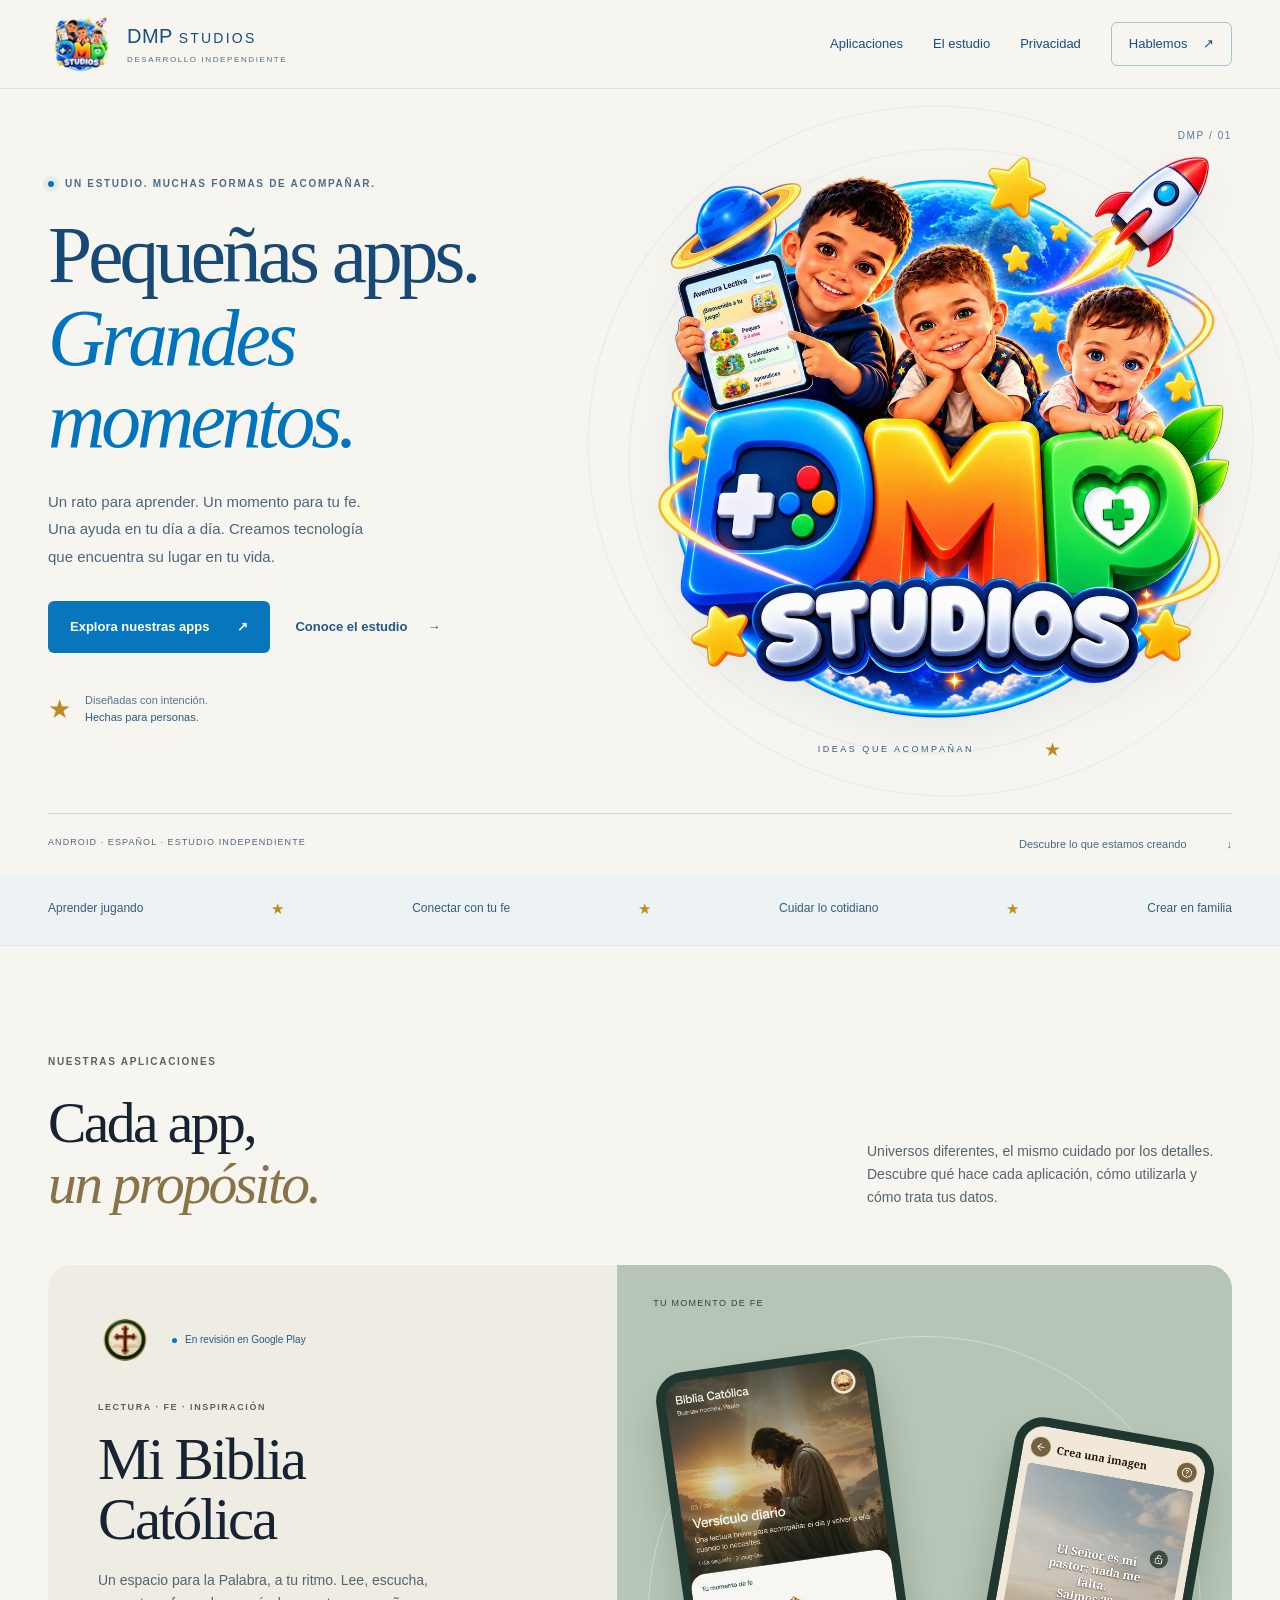
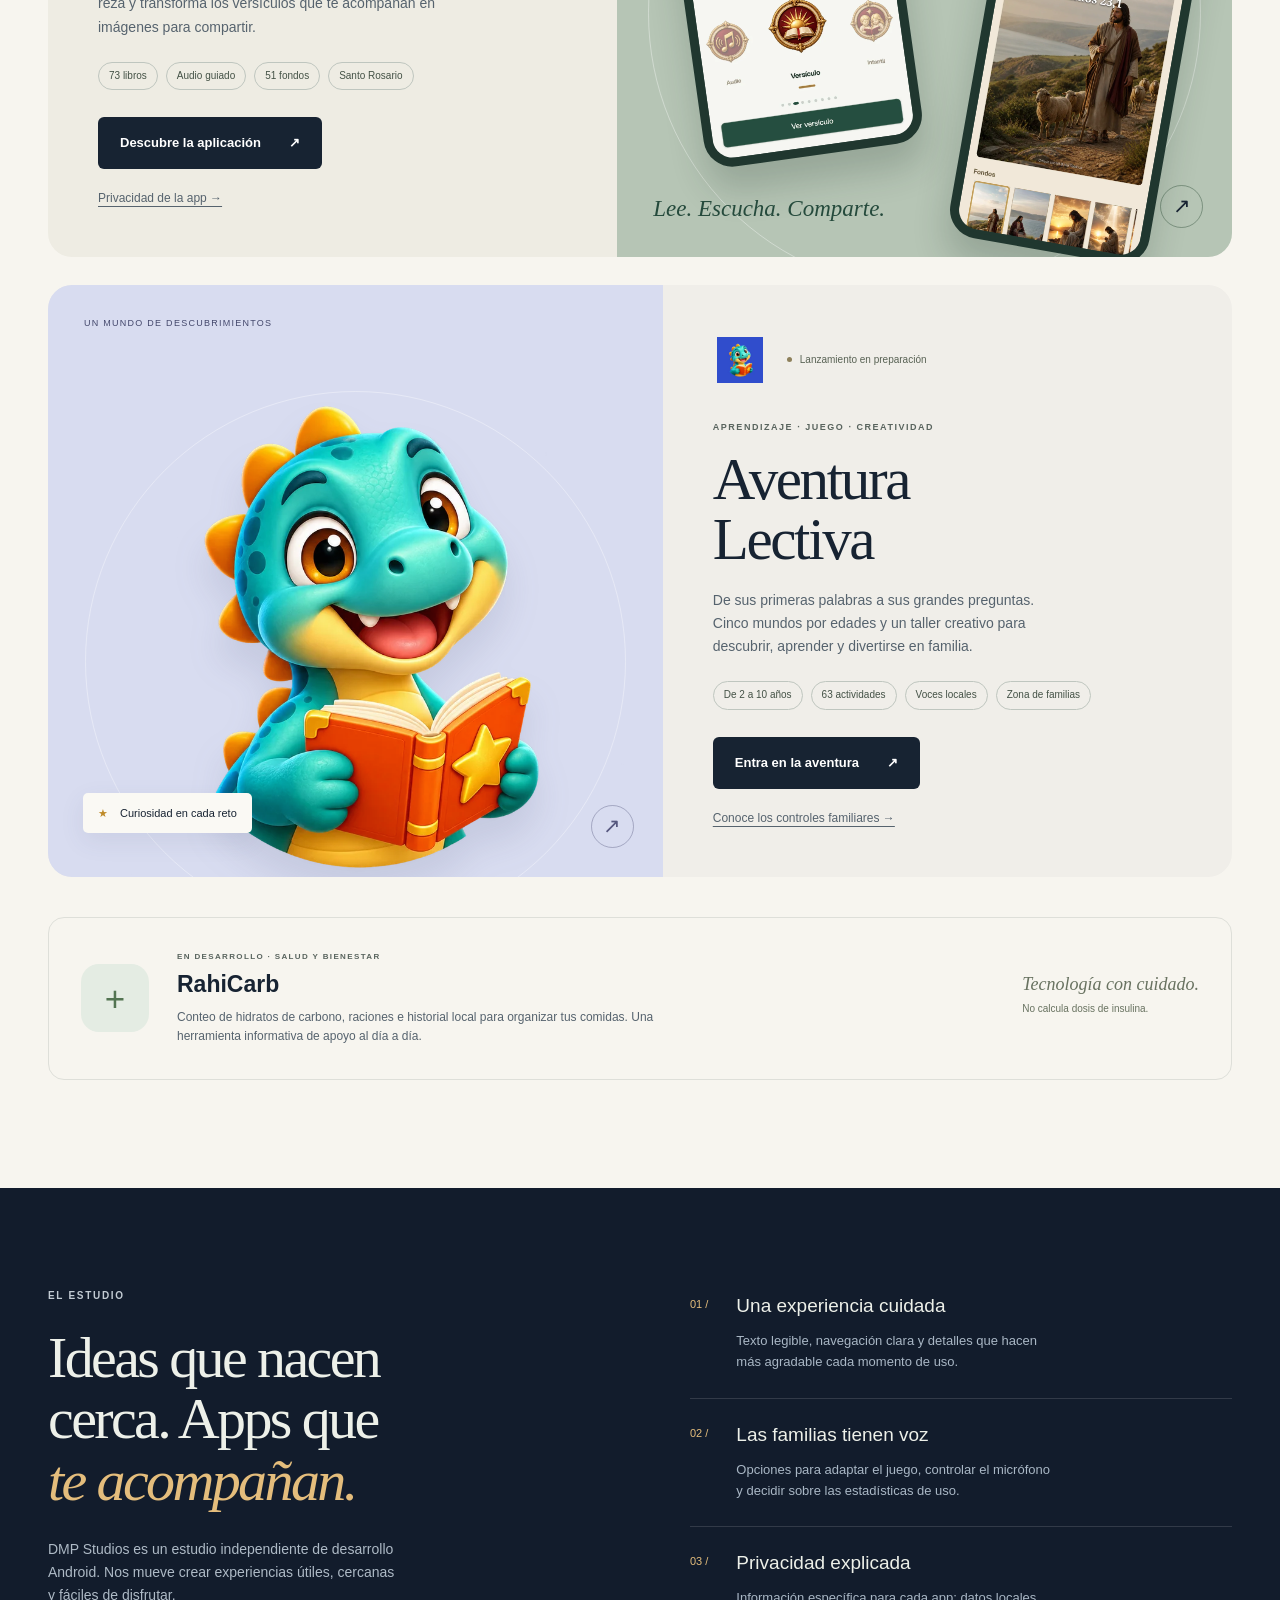
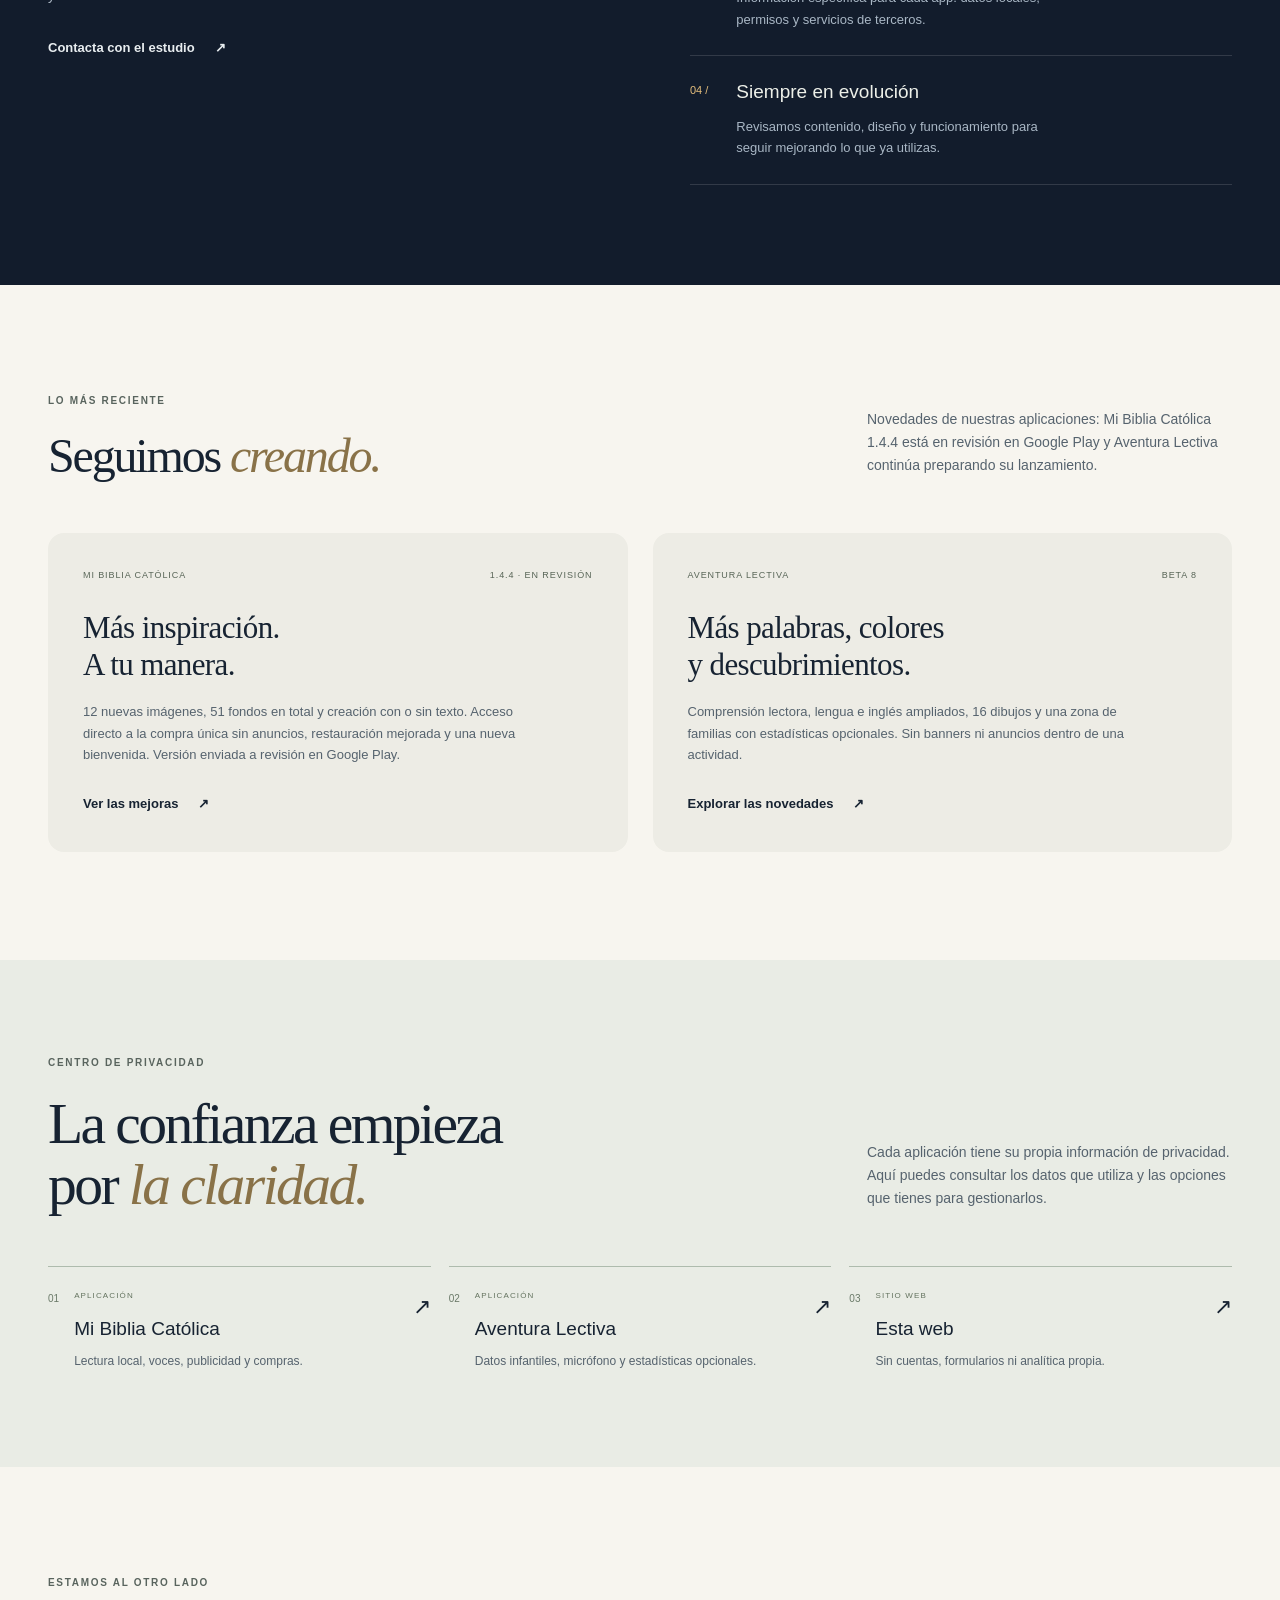
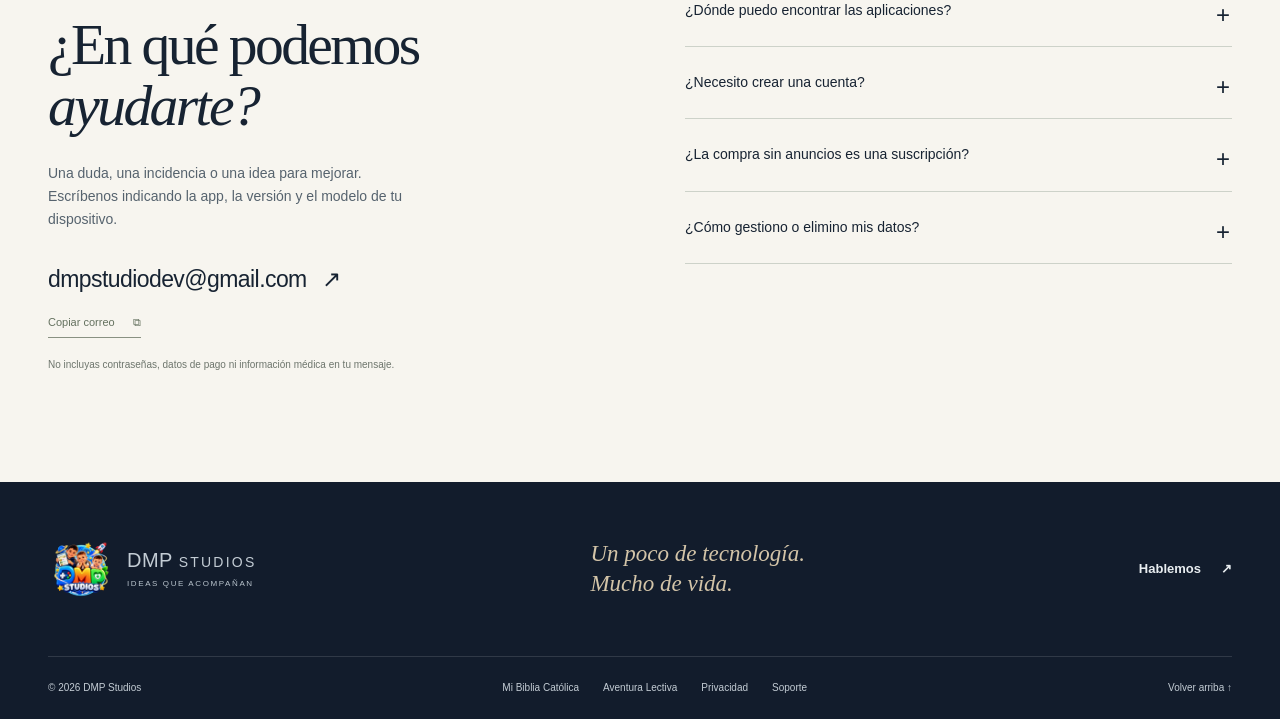
==== index.html @ e4671a98 "Refresh Bible 1.4.4 improvements and Play review status" ====
<!doctype html>
<html lang="es">
<head>
  <meta charset="utf-8"><meta name="viewport" content="width=device-width, initial-scale=1">
  <title>DMP Studios · Ideas que acompañan</title>
  <meta name="description" content="Estudio independiente de aplicaciones Android. Descubre Mi Biblia Católica, Aventura Lectiva y RahiCarb: experiencias para aprender, conectar y cuidar el día a día.">
  <meta name="theme-color" content="#121c2c"><meta name="robots" content="index, follow">
  <link rel="canonical" href="https://pablorodriguezdev.github.io/dmp-studios/">
  <meta property="og:type" content="website"><meta property="og:locale" content="es_ES"><meta property="og:site_name" content="DMP Studios">
  <meta property="og:title" content="DMP Studios · Ideas que acompañan"><meta property="og:description" content="Aplicaciones con propósito. Experiencias para aprender, conectar y cuidar el día a día.">
  <meta property="og:url" content="https://pablorodriguezdev.github.io/dmp-studios/"><meta property="og:image" content="https://pablorodriguezdev.github.io/dmp-studios/dmp-studios-logo.png">
  <link rel="icon" href="./assets/studio-mark.webp?v=20261013-3" type="image/webp"><link rel="stylesheet" href="./styles.css?v=20261017-biblia144">
  <script type="application/ld+json">{"@context":"https://schema.org","@type":"Organization","name":"DMP Studios","url":"https://pablorodriguezdev.github.io/dmp-studios/","logo":"https://pablorodriguezdev.github.io/dmp-studios/dmp-studios-logo.png","email":"dmpstudiodev@gmail.com"}</script>
</head>
<body class="home-page">
  <a class="skip-link" href="#contenido">Saltar al contenido</a>
  <header class="site-header" data-header><div class="nav-shell">
    <a class="brand" href="./index.html" aria-label="DMP Studios, inicio"><img src="./assets/studio-mark.webp?v=20261013-3" width="52" height="52" alt=""><span>DMP <b>STUDIOS</b><small>DESARROLLO INDEPENDIENTE</small></span></a>
    <button class="menu-toggle" type="button" aria-expanded="false" aria-controls="site-nav" data-menu-toggle><span></span><span></span><span class="sr-only" data-menu-label>Abrir menú</span></button>
    <nav id="site-nav" class="site-nav" aria-label="Navegación principal" data-nav><a href="#aplicaciones">Aplicaciones</a><a href="#estudio">El estudio</a><a href="#privacidad">Privacidad</a><a class="nav-cta" href="#soporte">Hablemos <span aria-hidden="true">↗</span></a></nav>
  </div></header>
  <main id="contenido">
    <section class="studio-hero" id="inicio"><div class="hero-inner wrap">
      <div class="hero-copy"><p class="eyebrow light"><span class="signal"></span> UN ESTUDIO. MUCHAS FORMAS DE ACOMPAÑAR.</p>
        <h1>Pequeñas apps.<br><em>Grandes<br class="desktop-break"> momentos.</em></h1>
        <p class="hero-intro">Un rato para aprender. Un momento para tu fe.<br class="desktop-break"> Una ayuda en tu día a día. Creamos tecnología<br class="desktop-break"> que encuentra su lugar en tu vida.</p>
        <div class="actions"><a class="button button-gold" href="#aplicaciones">Explora nuestras apps <span aria-hidden="true">↗</span></a><a class="text-link light-link" href="#estudio">Conoce el estudio <span aria-hidden="true">→</span></a></div>
        <div class="hero-footnote"><span class="decorative-star" aria-hidden="true">★</span><p>Diseñadas con intención.<br><strong>Hechas para personas.</strong></p></div>
      </div>
      <div class="studio-art"><div class="orbit orbit-one" aria-hidden="true"></div><div class="orbit orbit-two" aria-hidden="true"></div><span class="art-index" aria-hidden="true">DMP / 01</span><img class="studio-logo" src="./assets/studio-logo.webp" alt="Nuevo logo de DMP Studios: tres niños sobre las letras DMP, un planeta y un cohete" width="1100" height="1100" fetchpriority="high"><div class="art-caption"><span>IDEAS QUE ACOMPAÑAN</span><span class="decorative-star" aria-hidden="true">★</span></div></div>
    </div><div class="hero-bottom wrap"><span>ANDROID · ESPAÑOL · ESTUDIO INDEPENDIENTE</span><a href="#aplicaciones">Descubre lo que estamos creando <span aria-hidden="true">↓</span></a></div></section>
    <div class="purpose-strip" aria-label="Áreas del estudio"><div class="wrap"><span>Aprender jugando</span><i class="decorative-star" aria-hidden="true">★</i><span>Conectar con tu fe</span><i class="decorative-star" aria-hidden="true">★</i><span>Cuidar lo cotidiano</span><i class="decorative-star" aria-hidden="true">★</i><span>Crear en familia</span></div></div>
    <section class="section wrap" id="aplicaciones"><div class="section-heading"><div><p class="eyebrow">NUESTRAS APLICACIONES</p><h2>Cada app,<br><em>un propósito.</em></h2></div><p>Universos diferentes, el mismo cuidado por los detalles. Descubre qué hace cada aplicación, cómo utilizarla y cómo trata tus datos.</p></div>
      <article class="product-showcase bible-showcase"><div class="product-copy"><div class="product-top"><img src="./assets/bible-icon.webp" alt="" width="60" height="60" loading="lazy"><span class="status status-review"><span></span>En revisión en Google Play</span></div><p class="eyebrow">LECTURA · FE · INSPIRACIÓN</p><h3>Mi Biblia<br>Católica</h3><p>Un espacio para la Palabra, a tu ritmo. Lee, escucha, reza y transforma los versículos que te acompañan en imágenes para compartir.</p><ul class="feature-tags"><li>73 libros</li><li>Audio guiado</li><li>51 fondos</li><li>Santo Rosario</li></ul><a class="button button-ink" href="./biblia.html">Descubre la aplicación <span aria-hidden="true">↗</span></a><a class="quiet-link" href="./privacidad-biblia.html">Privacidad de la app →</a></div><a class="product-stage bible-stage" href="./biblia.html" aria-label="Explorar Mi Biblia Católica"><span class="stage-orbit" aria-hidden="true"></span><span class="stage-label">TU MOMENTO DE FE</span><div class="phone phone-main"><img src="./assets/bible-home.webp" alt="Inicio de Mi Biblia Católica" width="720" height="1354" loading="lazy"></div><div class="phone phone-side"><img src="./assets/bible-art.webp" alt="Creador de imágenes con el Salmo 23" width="720" height="1600" loading="lazy"></div><span class="stage-note">Lee. Escucha. Comparte.</span><span class="stage-arrow" aria-hidden="true">↗</span></a></article>
      <article class="product-showcase game-showcase"><a class="product-stage game-stage" href="./juego.html" aria-label="Explorar Aventura Lectiva"><span class="stage-orbit" aria-hidden="true"></span><span class="stage-label">UN MUNDO DE DESCUBRIMIENTOS</span><img class="stage-mascot" src="./assets/game-mascot.webp" alt="Dinosaurio de Aventura Lectiva leyendo un libro" width="900" height="900" loading="lazy"><div class="floating-chip"><span class="decorative-star" aria-hidden="true">★</span>Curiosidad en cada reto</div><span class="stage-arrow" aria-hidden="true">↗</span></a><div class="product-copy"><div class="product-top"><img src="./assets/game-icon.webp" alt="" width="60" height="60" loading="lazy"><span class="status"><span></span>Lanzamiento en preparación</span></div><p class="eyebrow">APRENDIZAJE · JUEGO · CREATIVIDAD</p><h3>Aventura<br>Lectiva</h3><p>De sus primeras palabras a sus grandes preguntas. Cinco mundos por edades y un taller creativo para descubrir, aprender y divertirse en familia.</p><ul class="feature-tags"><li>De 2 a 10 años</li><li>63 actividades</li><li>Voces locales</li><li>Zona de familias</li></ul><a class="button button-ink" href="./juego.html">Entra en la aventura <span aria-hidden="true">↗</span></a><a class="quiet-link" href="./juego.html#familias">Conoce los controles familiares →</a></div></article>
      <article class="next-project"><div class="next-icon" aria-hidden="true">+</div><div><p class="eyebrow">EN DESARROLLO · SALUD Y BIENESTAR</p><h3>RahiCarb</h3><p>Conteo de hidratos de carbono, raciones e historial local para organizar tus comidas. Una herramienta informativa de apoyo al día a día.</p></div><span class="next-caption">Tecnología con cuidado.<br><small>No calcula dosis de insulina.</small></span></article>
    </section>
    <section class="studio-section" id="estudio"><div class="wrap studio-grid"><div><p class="eyebrow light">EL ESTUDIO</p><h2>Ideas que nacen<br>cerca. Apps que<br><em>te acompañan.</em></h2><p class="studio-lead">DMP Studios es un estudio independiente de desarrollo Android. Nos mueve crear experiencias útiles, cercanas y fáciles de disfrutar.</p><a class="text-link light-link" href="mailto:dmpstudiodev@gmail.com">Contacta con el estudio <span aria-hidden="true">↗</span></a></div><div class="principles" id="principios"><article><span>01 /</span><div><h3>Una experiencia cuidada</h3><p>Texto legible, navegación clara y detalles que hacen más agradable cada momento de uso.</p></div></article><article><span>02 /</span><div><h3>Las familias tienen voz</h3><p>Opciones para adaptar el juego, controlar el micrófono y decidir sobre las estadísticas de uso.</p></div></article><article><span>03 /</span><div><h3>Privacidad explicada</h3><p>Información específica para cada app: datos locales, permisos y servicios de terceros.</p></div></article><article><span>04 /</span><div><h3>Siempre en evolución</h3><p>Revisamos contenido, diseño y funcionamiento para seguir mejorando lo que ya utilizas.</p></div></article></div></div></section>
    <section class="section wrap" id="novedades"><div class="section-heading compact"><div><p class="eyebrow">LO MÁS RECIENTE</p><h2>Seguimos <em>creando.</em></h2></div><p>Novedades de nuestras aplicaciones: Mi Biblia Católica 1.4.4 está en revisión en Google Play y Aventura Lectiva continúa preparando su lanzamiento.</p></div><div class="news-grid"><article class="news-card"><div class="news-meta"><span>MI BIBLIA CATÓLICA</span><span>1.4.4 · EN REVISIÓN</span></div><h3>Más inspiración.<br>A tu manera.</h3><p>12 nuevas imágenes, 51 fondos en total y creación con o sin texto. Acceso directo a la compra única sin anuncios, restauración mejorada y una nueva bienvenida. Versión enviada a revisión en Google Play.</p><a class="text-link" href="./biblia.html#novedades">Ver las mejoras <span aria-hidden="true">↗</span></a></article><article class="news-card"><div class="news-meta"><span>AVENTURA LECTIVA</span><span>BETA 8</span></div><h3>Más palabras, colores<br>y descubrimientos.</h3><p>Comprensión lectora, lengua e inglés ampliados, 16 dibujos y una zona de familias con estadísticas opcionales. Sin banners ni anuncios dentro de una actividad.</p><a class="text-link" href="./juego.html#novedades">Explorar las novedades <span aria-hidden="true">↗</span></a></article></div></section>
    <section class="privacy-section" id="privacidad"><div class="wrap"><div class="section-heading"><div><p class="eyebrow">CENTRO DE PRIVACIDAD</p><h2>La confianza empieza<br>por <em>la claridad.</em></h2></div><p>Cada aplicación tiene su propia información de privacidad. Aquí puedes consultar los datos que utiliza y las opciones que tienes para gestionarlos.</p></div><div class="privacy-links"><a href="./privacidad-biblia.html"><span class="privacy-index">01</span><div><small>APLICACIÓN</small><h3>Mi Biblia Católica</h3><p>Lectura local, voces, publicidad y compras.</p></div><span aria-hidden="true">↗</span></a><a href="./privacidad-aventura.html"><span class="privacy-index">02</span><div><small>APLICACIÓN</small><h3>Aventura Lectiva</h3><p>Datos infantiles, micrófono y estadísticas opcionales.</p></div><span aria-hidden="true">↗</span></a><a href="./privacidad-web.html"><span class="privacy-index">03</span><div><small>SITIO WEB</small><h3>Esta web</h3><p>Sin cuentas, formularios ni analítica propia.</p></div><span aria-hidden="true">↗</span></a></div></div></section>
    <section class="section wrap support-section" id="soporte"><div class="support-copy"><p class="eyebrow">ESTAMOS AL OTRO LADO</p><h2>¿En qué podemos<br><em>ayudarte?</em></h2><p>Una duda, una incidencia o una idea para mejorar. Escríbenos indicando la app, la versión y el modelo de tu dispositivo.</p><a class="contact-email" href="mailto:dmpstudiodev@gmail.com">dmpstudiodev@gmail.com <span aria-hidden="true">↗</span></a><button class="copy-email" type="button" data-copy-email>Copiar correo <span aria-hidden="true">⧉</span></button><p class="sr-only" role="status" data-copy-status></p><small>No incluyas contraseñas, datos de pago ni información médica en tu mensaje.</small></div><div class="faq-list"><details><summary>¿Dónde puedo encontrar las aplicaciones?</summary><p>Mi Biblia Católica 1.4.4 ya se ha enviado al canal de producción y está en revisión en Google Play. Añadiremos aquí su enlace de descarga cuando la ficha esté disponible. Aventura Lectiva continúa preparando su lanzamiento. Puedes consultar sus funciones, manuales y privacidad desde esta web.</p></details><details><summary>¿Necesito crear una cuenta?</summary><p>Mi Biblia Católica y Aventura Lectiva funcionan sin una cuenta propia. El perfil opcional y el progreso se conservan en el dispositivo. Las compras y las actualizaciones utilizan Google Play.</p></details><details><summary>¿La compra sin anuncios es una suscripción?</summary><p>Ambas apps incluyen una compra única opcional para quitar la publicidad. El precio se muestra en Google Play antes de confirmar. Puedes restaurarla con la misma cuenta de compra.</p></details><details><summary>¿Cómo gestiono o elimino mis datos?</summary><p>Consulta la política de tu aplicación para conocer sus opciones. Borrar los datos de la app en Android elimina el progreso local. Las estadísticas o datos recibidos por terceros tienen un tratamiento separado.</p><a href="#privacidad">Ir al centro de privacidad →</a></details></div></section>
  </main>
  <footer class="site-footer"><div class="wrap footer-top"><a class="brand" href="./index.html"><img src="./assets/studio-mark.webp?v=20261013-3" width="52" height="52" alt=""><span>DMP <b>STUDIOS</b><small>IDEAS QUE ACOMPAÑAN</small></span></a><p>Un poco de tecnología.<br>Mucho de vida.</p><a class="text-link light-link" href="mailto:dmpstudiodev@gmail.com">Hablemos <span aria-hidden="true">↗</span></a></div><div class="wrap footer-bottom"><p>© <span data-year>2026</span> DMP Studios</p><nav aria-label="Navegación secundaria"><a href="./biblia.html">Mi Biblia Católica</a><a href="./juego.html">Aventura Lectiva</a><a href="#privacidad">Privacidad</a><a href="#soporte">Soporte</a></nav><a href="#inicio">Volver arriba ↑</a></div></footer>
  <script src="./app.js?v=20261013-3" defer></script>
</body></html>
---- styles.css ----
/* DMP Studios — editorial studio identity, October 2026 */
:root{--ink:#172332;--navy:#121c2c;--navy-soft:#1b293b;--paper:#f7f5ef;--muted:#56636e;--line:#dedfd9;--gold:#e4bd7c;--green:#254a3c;--serif:Georgia,'Times New Roman',serif;--sans:Inter,'Segoe UI',Arial,sans-serif;--radius:24px;--max:1220px}
*{box-sizing:border-box}html{scroll-behavior:smooth;scroll-padding-top:100px}body{margin:0;background:var(--paper);color:var(--ink);font-family:var(--sans);font-size:16px;line-height:1.65;-webkit-font-smoothing:antialiased}img{max-width:100%;height:auto;display:block}a{color:inherit;text-decoration:none}button,input{font:inherit}button,a,summary{-webkit-tap-highlight-color:transparent}button{cursor:pointer}a,button,summary{touch-action:manipulation}button:disabled{cursor:default}h1,h2,h3,p,figure{margin:0}h1,h2{font-family:var(--serif);font-weight:400;line-height:1.06;letter-spacing:-.045em}h2{font-size:clamp(38px,4.5vw,62px)}h3{line-height:1.2}em{font-weight:400}ul{padding:0;margin:0;list-style:none}section[id],div[id]{scroll-margin-top:95px}::selection{background:#e4bd7c;color:#121c2c}:focus-visible{outline:3px solid #b5843c;outline-offset:5px}.wrap{width:min(var(--max),calc(100% - 96px));margin-inline:auto}.section{padding-block:108px}.sr-only{position:absolute;width:1px;height:1px;padding:0;margin:-1px;overflow:hidden;clip:rect(0,0,0,0);white-space:nowrap;border:0}.skip-link{position:fixed;z-index:100;top:12px;left:12px;padding:12px 20px;background:white;color:var(--ink);transform:translateY(-180%)}.skip-link:focus{transform:translateY(0)}
.site-header{background:var(--navy);color:#fff;position:sticky;top:0;z-index:30;border-bottom:1px solid #ffffff14}.nav-shell{max-width:var(--max);width:calc(100% - 96px);margin:auto;min-height:88px;display:flex;align-items:center;justify-content:space-between;gap:24px}.brand{display:inline-flex;align-items:center;gap:13px;flex-shrink:0;line-height:1.2;font-size:20px;letter-spacing:.025em}.brand img{width:52px;height:52px;object-fit:contain}.brand b{font-weight:400;font-size:14px;letter-spacing:.16em}.brand small{display:block;font-size:8px;letter-spacing:.2em;color:#b9c4cd;margin-top:7px}.site-nav{display:flex;align-items:center;gap:30px;font-size:13px}.site-nav>a{padding:10px 0;transition:color .2s}.site-nav>a:hover{color:var(--gold)}.site-nav .nav-cta{padding:10px 17px;border:1px solid #ffffff3d;border-radius:6px}.nav-cta span{margin-left:12px}.menu-toggle{display:none}.eyebrow{font-size:10px;letter-spacing:.17em;font-weight:700;display:flex;align-items:center;gap:11px;color:#59645e;margin-bottom:22px}.eyebrow.light{color:#c2cbd3}.signal{width:6px;height:6px;background:var(--gold);border-radius:50%;box-shadow:0 0 0 5px #e4bd7c13}.actions{display:flex;align-items:center;flex-wrap:wrap;gap:25px}.button{display:inline-flex;align-items:center;justify-content:center;gap:28px;padding:15px 22px;border-radius:6px;font-size:13px;font-weight:600;min-height:52px;transition:transform .2s,background .2s}.button:hover{transform:translateY(-3px)}.button-gold{background:var(--gold);color:#172332}.button-gold:hover{background:#f0cc92}.button-ink{background:var(--ink);color:#fff}.button-ink:hover{background:#293d4c}.button-outline{border:1px solid #c3c9c2;background:transparent}.text-link{display:inline-flex;align-items:center;gap:20px;font-size:13px;font-weight:600}.text-link:hover{color:#896024}.light-link{color:#e8edf0}.light-link:hover{color:var(--gold)}.quiet-link{font-size:12px;display:block;margin-top:20px;text-decoration:underline;text-underline-offset:4px;color:var(--muted)}
.studio-hero{background:var(--navy);color:#faf8f2;overflow:hidden}.hero-inner{display:grid;grid-template-columns:1fr 1.02fr;align-items:center;gap:30px;min-height:680px;padding-block:54px}.hero-copy{position:relative;z-index:1}.hero-copy h1{font-size:clamp(58px,6.2vw,88px);line-height:1.04;letter-spacing:-.05em}.hero-copy h1 em{color:var(--gold)}.hero-intro{color:#b9c6d0;font-size:15px;line-height:1.85;margin:26px 0 30px}.hero-footnote{display:flex;align-items:center;gap:14px;margin-top:39px;color:#8e9caa;font-size:11px;line-height:1.55}.hero-footnote strong{font-weight:400;color:#c9d1d7}.mini-stars{color:var(--gold);font-size:30px}.studio-art{position:relative;display:grid;place-items:center;isolation:isolate;min-width:0}.studio-logo{width:100%;position:relative;filter:drop-shadow(0 20px 35px #00000030);z-index:1}.orbit{border:1px solid #b9c6d018;position:absolute;border-radius:50%;z-index:-1}.orbit-one{width:103%;aspect-ratio:1;transform:rotate(-25deg) scaleX(1.05)}.orbit-two{width:118%;aspect-ratio:1;transform:rotate(20deg) scaleX(1.03)}.art-index{position:absolute;top:-15px;right:0;font-size:10px;letter-spacing:.16em;color:#778a9e}.art-caption{display:flex;align-items:center;gap:70px;margin-top:14px;font-size:9px;letter-spacing:.28em;color:#aebfce}.art-caption>span:last-child{font-size:21px;color:var(--gold)}.hero-bottom{display:flex;justify-content:space-between;gap:24px;padding-block:21px;border-top:1px solid #ffffff1c;font-size:9px;letter-spacing:.12em;color:#a7b5c4}.hero-bottom a{display:flex;gap:40px;letter-spacing:0;font-size:11px}.purpose-strip{background:#e9e7dd;border-bottom:1px solid var(--line);padding-block:23px}.purpose-strip .wrap{display:flex;justify-content:space-between;align-items:center;gap:18px;font-size:12px}.purpose-strip i{font-style:normal;color:#9e8250;font-size:17px}.section-heading{display:flex;align-items:flex-end;justify-content:space-between;gap:60px;margin-bottom:51px}.section-heading>p{max-width:365px;color:var(--muted);font-size:14px;padding-bottom:5px}.section-heading em{color:#897248}.section-heading.compact h2{font-size:48px}
.product-showcase{display:grid;grid-template-columns:1fr 1.08fr;border-radius:var(--radius);overflow:hidden;margin-bottom:28px;background:#eeece3;min-height:590px}.product-copy{padding:48px 50px;align-self:center}.product-top{display:flex;align-items:center;gap:20px;margin-bottom:33px}.product-top>img{width:54px;height:54px;border-radius:13px}.status{font-size:10px;display:inline-flex;gap:8px;align-items:center;font-weight:500;color:#586254}.status>span{height:5px;width:5px;background:#8e805b;border-radius:50%}.product-copy .eyebrow{font-size:9px;margin-bottom:14px}.product-copy h3{font-family:var(--serif);font-weight:400;font-size:59px;letter-spacing:-.04em;line-height:1.02}.product-copy>p:not(.eyebrow){margin-top:20px;max-width:345px;color:var(--muted);font-size:14px}.feature-tags{display:flex;flex-wrap:wrap;gap:8px;margin:23px 0 27px}.feature-tags li{font-size:10px;border:1px solid #bfc6bf;padding:5px 10px;border-radius:30px;color:#445246}.product-stage{position:relative;min-height:590px;overflow:hidden;display:block}.bible-stage{background:#b6c5b5}.stage-label{position:absolute;top:31px;left:36px;font-size:9px;letter-spacing:.14em;color:#284838;z-index:3}.stage-orbit{position:absolute;inset:12% 5%;aspect-ratio:1;border:1px solid #ffffff5c;border-radius:50%}.phone{border:6px solid #20372f;border-radius:29px;padding:3px;background:#20372f;overflow:hidden;box-shadow:0 24px 35px #172c2233}.phone img{border-radius:20px;width:100%;height:auto}.phone-main{width:220px;position:absolute;left:10%;top:94px;transform:rotate(-8deg);z-index:2}.phone-side{width:202px;position:absolute;right:8%;top:162px;transform:rotate(10deg);z-index:1}.stage-note{position:absolute;left:36px;bottom:35px;font:italic 23px var(--serif);color:#254a3c;z-index:3}.stage-arrow{position:absolute;bottom:29px;right:29px;width:43px;height:43px;border:1px solid #23452f66;border-radius:50%;display:grid;place-items:center;font-size:21px;z-index:3}.game-showcase{background:#f0eee9;grid-template-columns:1.08fr 1fr}.game-stage{background:#d8dcf0}.game-stage .stage-label{color:#43476b}.game-stage .stage-orbit{inset:18% 6%}.stage-mascot{position:absolute;width:89%;left:6%;top:75px;filter:drop-shadow(0 25px 16px #51587c22);transition:transform .4s}.game-stage:hover .stage-mascot{transform:translateY(-8px) rotate(-2deg)}.floating-chip{position:absolute;bottom:44px;left:35px;padding:11px 15px;font-size:11px;background:#faf9f4;border-radius:5px;box-shadow:0 8px 24px #48537718;display:flex;gap:12px}.floating-chip>span{color:#968147}.game-stage .stage-arrow{color:#55577e;border-color:#55577e66}.next-project{display:flex;gap:28px;align-items:center;padding:32px;border:1px solid var(--line);border-radius:16px;margin-top:40px}.next-icon{width:68px;height:68px;border-radius:18px;flex-shrink:0;background:#e4ece3;display:grid;place-items:center;font-size:35px;font-weight:300;color:#537452}.next-project .eyebrow{margin-bottom:8px;font-size:8px}.next-project h3{font-size:23px}.next-project p:not(.eyebrow){max-width:530px;font-size:12px;color:var(--muted);margin-top:9px}.next-caption{font:italic 18px var(--serif);margin-left:auto;flex-shrink:0;color:#687260}.next-caption small{font:10px var(--sans);line-height:2.8}
.studio-section{background:var(--navy);padding-block:100px;color:#edf0e9}.studio-grid{display:grid;grid-template-columns:1fr 1fr;gap:100px}.studio-grid h2{font-size:58px}.studio-grid h2 em{color:var(--gold)}.studio-lead{color:#aebac6;font-size:14px;max-width:350px;margin:27px 0}.principles article{display:flex;gap:28px;padding:25px 0;border-bottom:1px solid #ffffff22}.principles article:first-child{padding-top:7px}.principles article>span{font-size:11px;color:var(--gold)}.principles h3{font-size:19px;font-weight:500;margin-bottom:12px}.principles p{color:#a9b7c5;font-size:13px;max-width:320px}.news-grid{display:grid;grid-template-columns:1fr 1fr;gap:25px}.news-card{padding:35px;background:#edece5;border-radius:16px}.news-meta{display:flex;justify-content:space-between;gap:20px;font-size:9px;letter-spacing:.1em;color:#586557;margin-bottom:27px}.news-card h3{font:400 31px/1.18 var(--serif);letter-spacing:-.02em}.news-card>p{font-size:13px;color:var(--muted);margin:18px 0 25px;max-width:440px}.privacy-section{background:#e9ece5;padding-block:95px}.privacy-links{display:grid;grid-template-columns:repeat(3,1fr);gap:18px}.privacy-links>a{border-top:1px solid #aebbad;padding-top:22px;display:flex;gap:15px;align-items:flex-start}.privacy-index{font-size:10px;color:#6b7a69;line-height:2}.privacy-links small{display:block;font-size:8px;letter-spacing:.14em;color:#64735f;margin-bottom:15px}.privacy-links h3{font-size:19px;font-weight:500;margin-bottom:12px}.privacy-links p{font-size:12px;color:var(--muted)}.privacy-links>a>span:last-child{margin-left:auto;font-size:22px}.privacy-links>a:hover h3{text-decoration:underline;text-underline-offset:5px}.support-section{display:grid;grid-template-columns:1fr 1fr;gap:90px}.support-copy>p:not(.eyebrow){margin-top:26px;color:var(--muted);font-size:14px;max-width:380px}.contact-email{display:flex;align-items:center;gap:15px;font-size:clamp(17px,1.8vw,23px);margin:30px 0 8px;letter-spacing:-.025em;overflow-wrap:anywhere}.copy-email{border:0;border-bottom:1px solid #899182;background:none;padding:6px 0;color:#64715f;font-size:11px}.copy-email>span{margin-left:15px}.support-copy>small{display:block;max-width:365px;font-size:10px;color:#6d756c;margin-top:19px}.faq-list details{border-bottom:1px solid #cdd2c9}.faq-list summary{font-size:14px;list-style:none;cursor:pointer;padding:24px 32px 24px 0;position:relative;font-weight:500}.faq-list summary::-webkit-details-marker{display:none}.faq-list summary::after{content:'+';position:absolute;right:2px;top:20px;font-size:24px;font-weight:300}.faq-list details[open] summary::after{content:'−'}.faq-list details p{font-size:13px;color:var(--muted);padding:0 23px 20px 0}.faq-list details a{display:block;font-size:12px;text-decoration:underline;padding-bottom:18px}.site-footer{background:var(--navy);color:#c3ccd4}.footer-top{display:flex;align-items:center;justify-content:space-between;gap:30px;padding-block:54px}.footer-top>p{font:italic 23px/1.3 var(--serif);color:#d3c4a8}.footer-bottom{padding-block:23px;border-top:1px solid #ffffff20;display:flex;justify-content:space-between;align-items:center;gap:25px;font-size:10px}.footer-bottom nav{display:flex;gap:24px}.footer-bottom a:hover{color:var(--gold)}
/* App detail pages */
.app-page{--accent:#8c6a35;--app-soft:#eae9dc;--app-deep:#284b3c}.app-page.game-page{--accent:#596097;--app-soft:#e7e9f4;--app-deep:#2e376b}.breadcrumb{padding-top:32px;font-size:11px;color:var(--muted)}.breadcrumb a{display:inline-flex;gap:13px}.app-hero{display:grid;grid-template-columns:1.05fr 1fr;gap:65px;align-items:center;padding-block:55px 72px}.app-identity{display:flex;gap:15px;align-items:center;margin-bottom:25px}.app-identity>img{width:49px;height:49px;border-radius:12px}.app-identity strong{font-size:13px;font-weight:600}.app-identity small{display:block;font-size:10px;color:var(--muted);margin-top:3px}.app-hero h1{font-size:clamp(55px,5.5vw,76px)}.app-hero h1 em{color:var(--accent)}.app-hero .hero-intro{color:var(--muted);max-width:420px;font-size:14px}.app-hero .status{margin-top:22px}.app-visual{background:var(--app-soft);border-radius:140px 140px 25px 25px;min-height:520px;position:relative;overflow:hidden}.app-visual .phone-main{width:216px;left:12%;top:53px}.app-visual .phone-side{width:186px;top:142px;right:8%}.app-visual .stage-label{top:auto;bottom:26px;left:30px;font-size:8px}.app-visual .stage-orbit{inset:10% 3%;height:80%}.app-visual .app-mascot{width:96%;margin:24px auto 0}.app-stats{display:grid;grid-template-columns:repeat(4,1fr);border-block:1px solid var(--line);padding-block:24px;margin-bottom:0}.app-stats>div{padding-inline:28px;border-right:1px solid var(--line)}.app-stats>div:first-child{padding-left:0}.app-stats>div:last-child{border:0}.app-stats strong{display:block;font:36px var(--serif);color:var(--app-deep)}.app-stats span{font-size:10px;color:var(--muted);line-height:1.6}.subnav{background:var(--paper);border-bottom:1px solid var(--line)}.subnav .wrap{display:flex;gap:31px;padding-block:17px;font-size:11px;overflow:auto}.subnav a{white-space:nowrap}.subnav a:hover{color:var(--accent)}.intro-section{padding-bottom:66px}.section-heading h2 em{color:var(--accent,#897248)}.feature-grid{display:grid;grid-template-columns:repeat(3,1fr);gap:30px}.feature-item{padding:27px 0;border-top:1px solid #cbd0c5}.feature-item>span{font:24px var(--serif);color:var(--accent)}.feature-item h3{font-size:18px;font-weight:500;margin:19px 0 12px}.feature-item p{font-size:13px;color:var(--muted)}.gallery-section{background:var(--app-soft);padding-block:80px}.gallery-heading{display:flex;align-items:end;justify-content:space-between;gap:40px;margin-bottom:40px}.gallery-heading>p{font-size:11px;max-width:310px;color:var(--muted)}.screenshot-gallery{display:grid;grid-template-columns:repeat(4,1fr);gap:27px;align-items:start}.screenshot-gallery.three-shots{grid-template-columns:repeat(3,1fr);max-width:890px;margin:auto}.screenshot-card>a{display:block;border:5px solid #253c35;border-radius:25px;background:#253c35;overflow:hidden;box-shadow:0 14px 26px #1e2c3017;transition:transform .25s}.game-page .screenshot-card>a{border-color:#202b46;background:#202b46}.screenshot-card>a:hover{transform:translateY(-5px)}.screenshot-card img{width:100%;border-radius:19px;aspect-ratio:9/20;object-fit:cover;object-position:top}.screenshot-card:first-child img.bible-home-shot{object-fit:contain;background:#f4f5ed}.screenshot-card figcaption{padding:19px 2px 0}.screenshot-card figcaption small{font-size:8px;letter-spacing:.13em;color:var(--accent)}.screenshot-card figcaption strong{display:block;font:21px var(--serif);margin-top:8px}.screenshot-card figcaption p{font-size:11px;color:var(--muted);margin-top:8px}.guide-layout{display:grid;grid-template-columns:.8fr 1.2fr;gap:90px}.guide-copy>p:not(.eyebrow){margin-top:25px;font-size:14px;color:var(--muted);max-width:300px}.guide-steps{margin:0;padding:0;list-style:none}.guide-steps li{padding-block:25px;border-bottom:1px solid var(--line);display:flex;gap:23px}.guide-steps li:first-child{padding-top:0}.guide-steps li>span{font:29px var(--serif);color:var(--accent);min-width:36px}.guide-steps h3{font-size:17px;font-weight:500;margin:4px 0 11px}.guide-steps p{font-size:13px;color:var(--muted)}.tip{padding:18px 20px;background:var(--app-soft);border-left:3px solid var(--accent);font-size:12px;color:#4f5e54;margin-top:28px}.tip strong{display:block;margin-bottom:4px}.companion-section{padding-block:75px;background:#ebe9df}.companion-grid{display:grid;grid-template-columns:1fr 1fr;gap:50px}.companion-card{display:grid;grid-template-columns:135px 1fr;gap:27px;align-items:start}.companion-card img{width:135px;aspect-ratio:9/20;object-fit:cover;border:4px solid #233b31;border-radius:18px}.companion-card h3{font:32px var(--serif);margin-bottom:18px}.companion-card p{font-size:13px;color:var(--muted)}.companion-card a{font-size:11px;text-decoration:underline;display:block;margin-top:17px}.release-note{background:var(--app-soft);padding:35px;border-radius:16px;display:grid;grid-template-columns:.8fr 1.2fr;gap:55px}.release-note .eyebrow{margin-bottom:17px}.release-note h3{font:33px/1.15 var(--serif);letter-spacing:-.02em}.release-note .version{display:inline-block;font-size:9px;letter-spacing:.1em;border:1px solid #b7c0b1;border-radius:30px;padding:5px 11px;margin-bottom:16px}.check-list li{padding:10px 0 10px 24px;font-size:13px;color:var(--muted);position:relative}.check-list li::before{content:'✓';position:absolute;left:0;color:var(--accent)}.app-privacy{display:grid;grid-template-columns:1fr 1fr;gap:70px;padding:52px;border:1px solid #cdd3c8;border-radius:20px;margin-top:45px}.app-privacy h2{font-size:43px}.app-privacy p{font-size:13px;color:var(--muted);margin:17px 0 22px}.app-privacy .eyebrow{margin:0 0 18px}.app-privacy .check-list{align-self:center}.app-support{padding:50px 0 0;display:flex;justify-content:space-between;gap:30px;align-items:center}.app-support h3{font:28px var(--serif)}.app-support p{font-size:12px;color:var(--muted);margin-top:10px}.app-support .button{white-space:nowrap}.world-grid{display:grid;grid-template-columns:repeat(5,1fr);gap:14px}.world-card{padding:24px 20px;background:#eeede5;border-radius:13px;border-top:3px solid var(--world-color,#b98b70)}.world-card>span{font-size:9px;color:var(--accent);letter-spacing:.08em}.world-card h3{font:23px var(--serif);margin:12px 0 15px}.world-card p{font-size:11px;color:var(--muted)}.paint-panel{display:grid;grid-template-columns:1fr 1fr;gap:70px;align-items:center;margin-top:42px;padding:40px;background:#eee9de;border-radius:22px}.paint-panel>img{width:100%;max-height:325px;object-fit:contain}.paint-panel h3{font:40px/1.12 var(--serif);margin-bottom:18px}.paint-panel p:not(.eyebrow){font-size:13px;color:var(--muted)}.paint-panel .feature-tags{margin-bottom:0}.family-section{background:var(--navy);color:#eff0f4;padding-block:90px}.family-section .section-heading h2 em{color:var(--gold)}.family-section .section-heading>p{color:#b3c0d0}.family-layout{display:grid;grid-template-columns:.75fr 1.25fr;gap:65px}.family-guide h3{font:30px var(--serif);color:#efe4cf;margin-bottom:20px}.family-guide p{font-size:13px;color:#b2bfce;margin-bottom:20px}.family-guide .tip{background:#263349;color:#bcc8d6;border-color:var(--gold)}.family-guide .tip strong{color:#ecddbf}.family-controls{display:grid;grid-template-columns:1fr 1fr;gap:15px}.family-control{padding:25px 22px;background:#1e2b3f;border:1px solid #ffffff16;border-radius:12px}.family-control-top{display:flex;align-items:center;justify-content:space-between;gap:16px;margin-bottom:16px}.family-control-top>span{font-size:9px;color:#b9c6d6}.illustrated-switch{display:block;width:30px;height:16px;border-radius:20px;background:#5c697b;position:relative}.illustrated-switch::after{content:'';width:10px;height:10px;position:absolute;left:3px;top:3px;border-radius:50%;background:#dce3ea}.illustrated-switch.on{background:#b69c70}.illustrated-switch.on::after{left:17px;background:#fff1d9}.family-control h4{font-size:14px;line-height:1.3;font-weight:500;margin:0 0 10px}.family-control p{font-size:11px;color:#adbdce}.family-caption{font-size:9px;color:#a3b4c7;margin-top:16px}.monetization-note{display:grid;grid-template-columns:1fr 1fr;gap:40px;margin-top:45px;padding-top:29px;border-top:1px solid #ffffff22}.monetization-note h3{font-size:16px;font-weight:500;margin-bottom:13px}.monetization-note p{color:#b3c0d0;font-size:12px;max-width:480px}
/* Dedicated privacy documents */
.legal-intro{padding-block:56px 48px;max-width:870px}.legal-intro h1{font-size:58px;margin-bottom:24px}.legal-intro p:not(.eyebrow){font-size:14px;color:var(--muted);max-width:670px}.legal-meta{display:flex;gap:18px;flex-wrap:wrap;margin-top:23px;font-size:10px;color:#657360}.legal-layout{display:grid;grid-template-columns:220px 1fr;gap:65px;padding-bottom:100px}.legal-toc{position:sticky;top:120px;align-self:start;border-top:1px solid var(--line);padding-top:21px}.legal-toc>strong{display:block;font-size:10px;letter-spacing:.1em;margin-bottom:16px}.legal-toc a{display:block;padding-block:6px;font-size:11px;color:var(--muted)}.legal-toc a:hover{color:#996f37}.legal-body{max-width:760px}.legal-body section{padding-block:28px;border-top:1px solid var(--line)}.legal-body h2{font-family:var(--sans);font-size:21px;font-weight:500;letter-spacing:-.02em;line-height:1.35;margin-bottom:18px}.legal-body p{font-size:14px;color:var(--muted);margin:11px 0}.legal-body a{text-decoration:underline;text-underline-offset:3px;overflow-wrap:anywhere}.legal-body ul{list-style:disc;padding-left:20px;margin:18px 0;color:var(--muted);font-size:14px}.legal-body li{margin-top:8px}.legal-body strong{font-weight:600;color:#354536}.legal-callout{background:#e9ece5;border-left:3px solid #6c8469;padding:20px 24px;margin-bottom:26px;font-size:13px;color:#435343}.legal-table{width:100%;border-collapse:collapse;font-size:12px;margin:22px 0}.legal-table th{text-align:left;font-weight:600;background:#e9ece5}.legal-table th,.legal-table td{border:1px solid #d5dacf;padding:13px;vertical-align:top}.legal-table td{color:var(--muted)}.legal-table td:first-child{min-width:140px}.legal-links{display:flex;gap:18px;flex-wrap:wrap;font-size:12px;padding-block:25px}.legal-links a{text-decoration:underline}.lightbox{border:0;background:#101927f5;padding:25px;border-radius:12px;max-width:min(90vw,680px);max-height:94vh;color:white;overflow:auto}.lightbox::backdrop{background:#080d17c9;backdrop-filter:blur(5px)}.lightbox img{max-height:78vh;max-width:100%;width:auto;margin:auto;object-fit:contain}.lightbox-bar{display:flex;justify-content:space-between;align-items:center;gap:20px;font-size:12px;margin-bottom:18px}.lightbox-close{border:1px solid #ffffff55;border-radius:4px;background:none;color:white;padding:7px 12px}.lightbox-caption{margin:13px 0 0;color:#c0ccda;font-size:12px;text-align:center}.lightbox-arrow{border:1px solid #ffffff44;background:none;color:#fff;padding:7px 14px;border-radius:4px}.lightbox-nav{display:flex;justify-content:center;gap:15px;margin-top:15px}
@media(min-width:1500px){.hero-inner{min-height:730px}.studio-logo{width:610px;max-width:115%}.product-stage{min-height:640px}.phone-main{top:90px;width:236px}.phone-side{width:212px;top:173px}}
@media(max-width:1100px){.wrap,.nav-shell{width:calc(100% - 64px)}.site-nav{gap:22px}.hero-inner{gap:10px;min-height:650px}.hero-copy h1{font-size:69px}.hero-copy .eyebrow{font-size:8px}.hero-intro{font-size:14px}.hero-copy .actions{gap:18px}.hero-copy .text-link{font-size:11px}.product-copy{padding:35px}.product-copy h3{font-size:49px}.product-stage{min-height:550px}.phone-main{left:7%;width:195px}.phone-side{right:4%;width:173px;top:187px}.stage-label{font-size:8px;left:24px}.stage-note{left:24px}.studio-grid{gap:60px}.support-section{gap:55px}.studio-grid h2{font-size:50px}.app-hero{gap:35px}.app-visual{min-height:475px}.app-visual .phone-main{left:7%;width:190px}.app-visual .phone-side{width:158px;right:5%}.guide-layout{gap:50px}.family-layout{gap:40px}.world-card{padding:21px 15px}.world-card h3{font-size:20px}.app-privacy{gap:40px;padding:37px}.legal-layout{gap:40px;grid-template-columns:180px 1fr}}
@media(max-width:800px){html{scroll-padding-top:88px}.wrap,.nav-shell{width:calc(100% - 42px)}.section{padding-block:75px}.nav-shell{min-height:77px}.brand{font-size:18px;gap:10px}.brand img{width:44px;height:44px}.brand b{font-size:12px}.brand small{font-size:7px}.menu-toggle{display:flex;flex-direction:column;gap:6px;border:1px solid #ffffff4a;border-radius:5px;background:transparent;color:#fff;width:43px;height:39px;justify-content:center;align-items:center}.menu-toggle>span:not(.sr-only){width:18px;height:1px;background:white;transition:transform .2s}.menu-toggle[aria-expanded=true]>span:first-child{transform:translateY(3.5px) rotate(45deg)}.menu-toggle[aria-expanded=true]>span:nth-child(2){transform:translateY(-3.5px) rotate(-45deg)}.site-nav{display:none;position:absolute;top:76px;left:0;right:0;background:var(--navy);padding:20px 24px 28px;border-bottom:1px solid #ffffff33;align-items:stretch;gap:8px}.site-nav.open{display:flex;flex-direction:column}.site-nav>a{padding:12px}.site-nav .nav-cta{margin-top:8px}.hero-inner{grid-template-columns:1fr 1fr;min-height:590px;gap:15px;padding-block:48px}.hero-copy h1{font-size:55px}.hero-intro{font-size:13px}.desktop-break{display:none}.hero-copy .actions{align-items:flex-start;flex-direction:column}.hero-footnote{margin-top:23px}.studio-art{align-self:center}.art-caption{gap:20px;font-size:7px}.art-index{font-size:8px}.hero-bottom{font-size:8px}.hero-bottom>a{gap:20px;font-size:10px}.purpose-strip .wrap{font-size:10px;gap:10px}.section-heading{gap:35px}.section-heading>p{max-width:290px;font-size:13px}.product-showcase{grid-template-columns:1fr 1fr;min-height:540px}.product-copy{padding:32px 25px}.product-top{gap:12px;flex-wrap:wrap;margin-bottom:25px}.product-top>img{width:43px;height:43px}.status{font-size:8px}.product-copy h3{font-size:43px}.product-copy>p:not(.eyebrow){font-size:12px}.product-copy .eyebrow{font-size:8px}.feature-tags{gap:6px}.feature-tags li{font-size:8px;padding:4px 8px}.product-copy .button{font-size:11px;padding:12px 14px;gap:13px;min-height:46px}.product-stage{min-height:540px}.phone-main{width:171px;left:6%;top:100px}.phone-side{width:153px;right:-12%;top:204px}.stage-note{font-size:18px;bottom:30px}.stage-arrow{width:35px;height:35px;right:15px}.stage-label{left:19px;font-size:7px;max-width:210px}.stage-mascot{width:110%;max-width:none;left:-5%;top:129px}.floating-chip{left:18px;font-size:9px;padding:10px;bottom:70px}.next-project{padding:24px;gap:20px}.next-caption{display:none}.studio-section{padding-block:75px}.studio-grid{gap:35px}.studio-grid h2{font-size:43px}.studio-lead{font-size:13px}.principles article{gap:18px;padding-block:22px}.principles h3{font-size:16px}.principles p{font-size:12px}.section-heading.compact h2{font-size:40px}.news-card{padding:26px}.news-card h3{font-size:27px}.news-meta{font-size:8px}.privacy-section{padding-block:75px}.privacy-links{gap:22px}.privacy-links h3{font-size:16px}.privacy-links>a{gap:10px}.privacy-links p{font-size:10px}.privacy-index{display:none}.support-section{gap:35px}.support-copy h2{font-size:42px}.faq-list summary{font-size:12px}.footer-bottom{flex-wrap:wrap;gap:17px}.footer-bottom nav{gap:18px}.footer-top>p{font-size:20px}.app-hero{gap:30px;padding-block:42px 55px}.app-hero h1{font-size:50px}.app-hero .hero-intro{font-size:13px}.app-visual{min-height:420px}.app-visual .phone-main{width:163px;left:4%;top:58px}.app-visual .phone-side{width:142px;right:-4%;top:136px}.app-stats strong{font-size:31px}.app-stats>div{padding-inline:17px}.feature-grid{gap:22px}.screenshot-gallery{gap:18px}.gallery-section{padding-block:65px}.screenshot-card>a{border-width:4px;border-radius:20px}.screenshot-card img{border-radius:15px}.screenshot-card figcaption strong{font-size:18px}.gallery-heading h2{font-size:40px}.guide-layout{gap:38px}.guide-copy h2{font-size:40px}.world-grid{grid-template-columns:repeat(3,1fr)}.paint-panel{gap:25px;padding:30px}.paint-panel h3{font-size:32px}.family-section{padding-block:70px}.family-layout{grid-template-columns:1fr}.family-guide{display:grid;grid-template-columns:1fr 1fr;gap:25px}.family-guide .tip{margin:0;align-self:start}.family-guide p{margin-bottom:0}.companion-grid{gap:30px}.companion-card{grid-template-columns:90px 1fr;gap:18px}.companion-card>img{width:90px}.companion-card h3{font-size:27px}.companion-card p{font-size:12px}.app-privacy{grid-template-columns:1fr;gap:20px}.release-note{gap:35px}.release-note h3{font-size:30px}.legal-intro h1{font-size:47px}.legal-layout{grid-template-columns:1fr;gap:25px}.legal-toc{position:static;display:flex;flex-wrap:wrap;gap:8px 17px}.legal-toc>strong{width:100%;margin-bottom:5px}.legal-toc a{padding-block:3px}.legal-body{max-width:none}}
@media(max-width:600px){.wrap,.nav-shell{width:calc(100% - 40px)}.section{padding-block:64px}.hero-inner{grid-template-columns:1fr;padding-top:37px;gap:19px}.hero-copy h1{font-size:clamp(48px,12.3vw,66px)}.hero-copy h1 br.desktop-break{display:none}.hero-copy .eyebrow{font-size:7px;letter-spacing:.13em;margin-bottom:24px}.hero-intro{font-size:13px;margin:22px 0 25px;max-width:330px}.hero-copy .actions{flex-direction:row;align-items:center;gap:19px}.hero-copy .button{font-size:11px;min-height:49px;padding:13px 15px;gap:17px}.hero-copy .text-link{font-size:10px;gap:12px}.hero-footnote{display:none}.studio-art{width:86%;max-width:390px;margin:10px auto 20px}.art-index{top:0}.art-caption{font-size:7px;margin-top:3px}.orbit-two{width:113%}.hero-bottom{flex-direction:column;gap:12px;padding-block:19px}.hero-bottom>a{justify-content:space-between}.purpose-strip{padding-block:20px}.purpose-strip .wrap{display:grid;grid-template-columns:1fr 1fr;gap:11px;text-align:center;font-size:10px}.purpose-strip i{display:none}.section-heading{display:block;margin-bottom:34px}.section-heading h2{font-size:43px}.section-heading .eyebrow{font-size:8px;margin-bottom:18px}.section-heading>p{margin-top:23px;max-width:100%;font-size:12px}.product-showcase{grid-template-columns:1fr;margin-bottom:24px;border-radius:18px}.product-copy{padding:31px 29px}.product-copy h3{font-size:49px}.product-copy>p:not(.eyebrow){font-size:13px;max-width:none}.product-top{flex-wrap:nowrap;margin-bottom:28px}.status{font-size:9px}.product-copy .eyebrow{font-size:8px}.feature-tags li{font-size:9px}.product-copy .button{font-size:12px;gap:30px;min-height:50px}.product-stage{min-height:450px}.bible-stage .phone-main{width:185px;left:12%;top:80px}.bible-stage .phone-side{width:162px;right:6%;top:147px}.stage-label{left:27px;top:25px;font-size:8px}.stage-note{left:27px;bottom:28px;font-size:22px}.game-showcase .product-copy{grid-row:1}.game-showcase .product-stage{grid-row:2;min-height:410px}.stage-mascot{width:87%;max-width:400px;left:6%;top:25px}.floating-chip{bottom:30px;left:24px;font-size:10px}.next-project{gap:15px;padding:22px 20px;margin-top:28px}.next-icon{width:46px;height:46px;border-radius:12px;font-size:28px;align-self:start}.next-project .eyebrow{font-size:7px;letter-spacing:.09em}.next-project h3{font-size:21px}.next-project p:not(.eyebrow){font-size:11px}.studio-grid{grid-template-columns:1fr;gap:36px}.studio-grid h2{font-size:46px}.studio-section{padding-block:64px}.studio-grid .eyebrow{font-size:8px}.studio-lead{max-width:none}.principles article{padding-block:24px;gap:25px}.principles h3{font-size:18px}.principles p{max-width:none;font-size:12px}.news-grid{grid-template-columns:1fr}.news-card{padding:29px}.news-card h3{font-size:30px}.section-heading.compact h2{font-size:40px}.news-card>p{font-size:12px}.privacy-section{padding-block:64px}.privacy-links{grid-template-columns:1fr;gap:25px}.privacy-links h3{font-size:19px}.privacy-links small{margin-bottom:8px}.privacy-links p{font-size:12px}.privacy-index{display:block;min-width:22px}.support-section{grid-template-columns:1fr;gap:30px}.support-copy>p:not(.eyebrow){font-size:12px}.contact-email{font-size:19px}.faq-list summary{font-size:13px}.footer-top{flex-wrap:wrap;padding-block:38px;gap:25px}.footer-top>p{font-size:20px}.footer-top>.text-link{width:100%;font-size:12px}.footer-bottom{padding-block:25px;font-size:9px}.footer-bottom nav{width:100%;flex-wrap:wrap;gap:12px 22px}.footer-bottom>a{margin-top:8px}.app-hero{grid-template-columns:1fr;gap:30px;padding-block:35px 42px}.breadcrumb{padding-top:25px;font-size:10px}.app-identity{margin-bottom:25px}.app-hero h1{font-size:clamp(47px,12vw,63px)}.app-hero .hero-intro{font-size:13px;margin-bottom:24px}.app-hero .actions{gap:12px}.app-hero .button{font-size:11px;gap:20px;padding:13px 16px}.app-hero .status{margin-top:19px}.app-visual{min-height:435px;border-radius:120px 120px 20px 20px}.app-visual .phone-main{width:182px;left:12%;top:38px}.app-visual .phone-side{width:157px;right:6%;top:109px}.app-visual .app-mascot{width:95%;max-height:420px;object-fit:contain;margin-top:8px}.app-stats{grid-template-columns:repeat(2,1fr);row-gap:22px;padding-block:24px}.app-stats>div{padding-left:20px;border:0}.app-stats>div:nth-child(odd){padding-left:0}.app-stats strong{font-size:34px}.app-stats span{font-size:10px}.subnav .wrap{gap:24px;font-size:10px;padding-block:15px}.feature-grid{grid-template-columns:1fr 1fr;gap:18px}.feature-item{padding-block:22px}.feature-item h3{font-size:15px;margin:16px 0 10px}.feature-item p{font-size:11px}.gallery-section{padding-block:55px}.gallery-heading{display:block;margin-bottom:30px}.gallery-heading>p{margin-top:22px;font-size:10px}.gallery-heading h2{font-size:40px}.screenshot-gallery,.screenshot-gallery.three-shots{display:flex;overflow-x:auto;gap:20px;padding:0 3px 22px;scroll-snap-type:x mandatory;scrollbar-color:#8b9486 transparent}.screenshot-card{flex:0 0 70%;scroll-snap-align:start;max-width:260px}.screenshot-card>a{border:5px solid #253c35;border-radius:25px}.screenshot-card img{border-radius:19px}.screenshot-card figcaption strong{font-size:21px}.screenshot-card figcaption p{font-size:12px}.guide-layout{grid-template-columns:1fr;gap:32px}.guide-copy>p:not(.eyebrow){font-size:12px;max-width:none;margin-top:23px}.guide-copy h2{font-size:43px}.guide-steps h3{font-size:16px}.guide-steps p{font-size:12px}.guide-steps li{gap:20px;padding-block:22px}.companion-section{padding-block:55px}.companion-grid{grid-template-columns:1fr;gap:35px}.companion-card{grid-template-columns:112px 1fr;gap:22px}.companion-card>img{width:112px}.companion-card h3{font-size:27px}.release-note{grid-template-columns:1fr;gap:20px;padding:27px}.release-note h3{font-size:33px}.check-list li{font-size:12px;padding-block:8px}.app-privacy{padding:28px 25px;margin-top:32px}.app-privacy h2{font-size:38px}.app-privacy p{font-size:12px}.app-privacy .button{font-size:11px;gap:15px;max-width:100%;text-align:center}.app-support{flex-direction:column;align-items:flex-start;padding-top:35px;gap:20px}.app-support h3{font-size:27px}.app-support p{font-size:11px}.world-grid{grid-template-columns:1fr 1fr;gap:12px}.world-card{padding:21px 18px}.world-card:last-child{grid-column:1/-1}.world-card h3{font-size:22px}.world-card p{font-size:11px}.paint-panel{grid-template-columns:1fr;padding:27px;gap:25px}.paint-panel>img{max-height:275px;grid-row:2}.paint-panel h3{font-size:34px}.paint-panel p:not(.eyebrow){font-size:12px}.family-section{padding-block:60px}.family-guide{grid-template-columns:1fr;gap:22px}.family-guide h3{font-size:28px}.family-guide p{font-size:12px}.family-controls{gap:12px}.family-control{padding:22px 17px}.family-control h4{font-size:13px}.family-control p{font-size:11px}.family-control-top>span{font-size:8px}.monetization-note{grid-template-columns:1fr;gap:27px;margin-top:32px}.monetization-note p{font-size:12px}.legal-intro{padding-block:36px}.legal-intro h1{font-size:41px}.legal-intro p:not(.eyebrow){font-size:12px}.legal-meta{font-size:9px;gap:8px 17px}.legal-body h2{font-size:19px}.legal-body p,.legal-body ul{font-size:13px}.legal-table{font-size:10px}.legal-table th,.legal-table td{padding:10px 8px}.legal-table td:first-child{min-width:75px}.legal-layout{padding-bottom:60px}.legal-toc{gap:5px 18px}.legal-toc a{font-size:10px}.legal-callout{padding:18px;font-size:12px}.lightbox{padding:17px;max-width:94vw}.lightbox img{max-height:72vh}}
@media(max-width:360px){.world-grid,.family-controls{grid-template-columns:1fr}.world-card:last-child{grid-column:auto}.family-control{padding:24px}.app-stats strong{font-size:30px}.app-hero .actions{align-items:flex-start}.product-copy{padding:29px 24px}.hero-copy .actions{gap:18px}.hero-copy .eyebrow{letter-spacing:.08em;font-size:6.5px}}
/* Light studio cover and complete, unclipped small brand artwork. */
.site-header{background:var(--paper);color:#164d82;border-bottom-color:#d9e2e9}.site-header .brand small{color:#536d87}.brand img{width:66px;height:66px;object-fit:contain;object-position:center;flex-shrink:0;overflow:visible;border-radius:0}.site-header .site-nav>a:hover{color:#0074be}.site-header .site-nav .nav-cta{border-color:#a8bfd3}.site-header .menu-toggle{border-color:#a8bfd3;color:#164d82}.site-header .menu-toggle>span:not(.sr-only){background:#164d82}.product-top>img,.app-identity>img{object-fit:contain;object-position:center;border-radius:0;padding:4px;flex-shrink:0}
.studio-hero{background:var(--paper);color:#174977}.studio-hero .hero-copy h1 em{color:#0074bd}.studio-hero .eyebrow.light{color:#4c6c89}.studio-hero .signal{background:#0074bd;box-shadow:0 0 0 5px #0074bd12}.studio-hero .hero-intro{color:#4d657c}.studio-hero .button-gold{background:#0876bc;color:#fff}.studio-hero .button-gold:hover{background:#065d98}.studio-hero .light-link{color:#205888}.studio-hero .light-link:hover{color:#0074bd}.studio-hero .hero-footnote{color:#57718a;border-left:2px solid #c5dbea;padding-left:14px}.studio-hero .hero-footnote strong{color:#245b88}.studio-hero .orbit{border-color:#78a8cc22}.studio-hero .studio-logo{filter:drop-shadow(0 15px 24px #245b8814)}.studio-hero .art-index{color:#567b9d}.studio-hero .art-caption{color:#365e80}.studio-hero .art-caption>span{font-size:9px;color:inherit}.studio-hero .hero-bottom{border-top-color:#cad9e4;color:#4a6883}.purpose-strip{background:#edf2f5;color:#385c7a;border-bottom-color:#d7e2ea}
.decorative-star{font-style:normal;color:#be8a28}.studio-hero .hero-footnote{border-left:0;padding-left:0}.hero-footnote .decorative-star{font-size:26px;line-height:1}.studio-hero .art-caption>.decorative-star{font-size:19px;line-height:1;color:#be8a28}.purpose-strip .decorative-star{font-size:15px;color:#be8a28}.floating-chip>.decorative-star{color:#be8a28}
.status-review{color:#245d88}.status-review>span{background:#0876bc}.news-card .news-meta{flex-wrap:wrap;row-gap:8px}
@media(max-width:800px){.brand img{width:54px;height:54px}.site-header .site-nav{background:var(--paper);border-bottom-color:#c8d9e5}}
@media(max-width:600px){.studio-hero .art-caption>span{font-size:7px}}
@media(prefers-reduced-motion:reduce){html{scroll-behavior:auto}*,*::before,*::after{animation:none!important;transition:none!important}}
@media print{.site-header,.site-footer,.subnav,.menu-toggle,.legal-toc{display:none}.wrap{width:100%}.legal-layout{display:block}.legal-intro{padding-top:0}.legal-body section{break-inside:avoid}.legal-body a::after{content:' (' attr(href) ')';font-size:9px}}
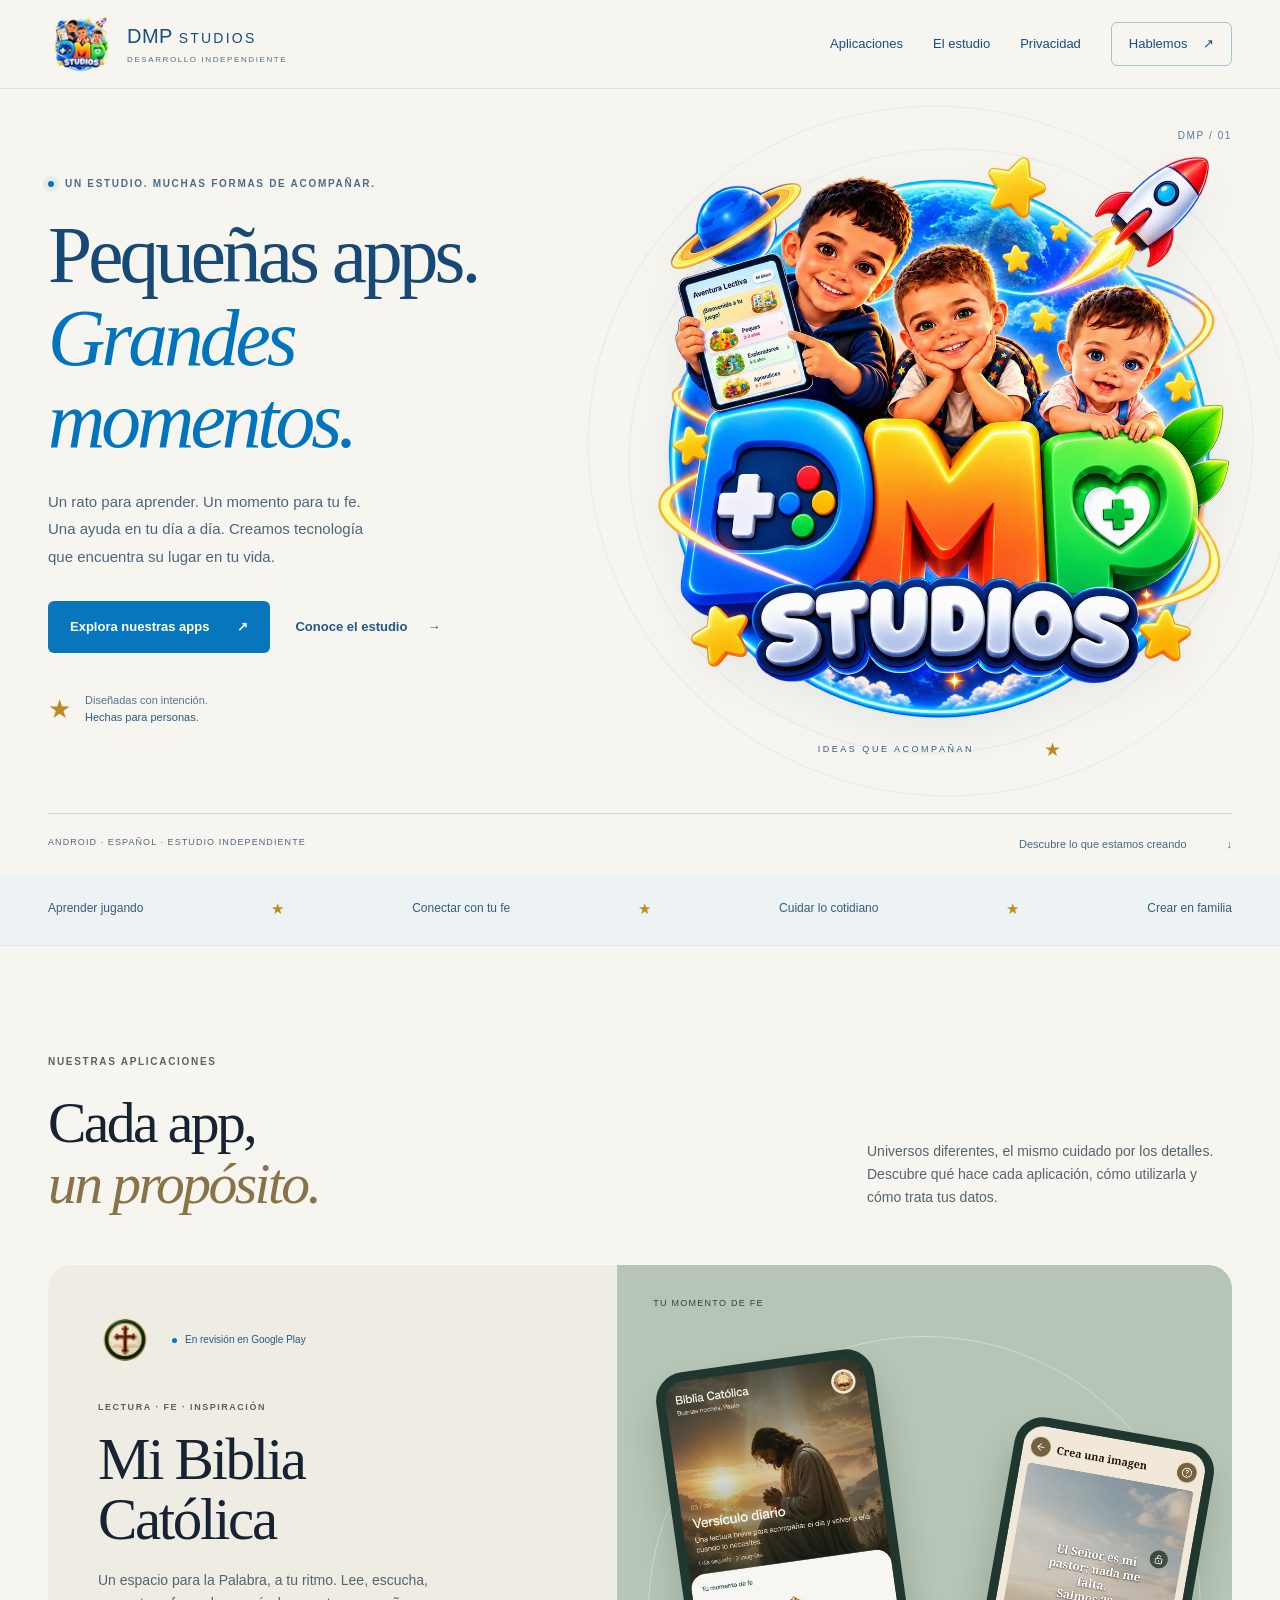
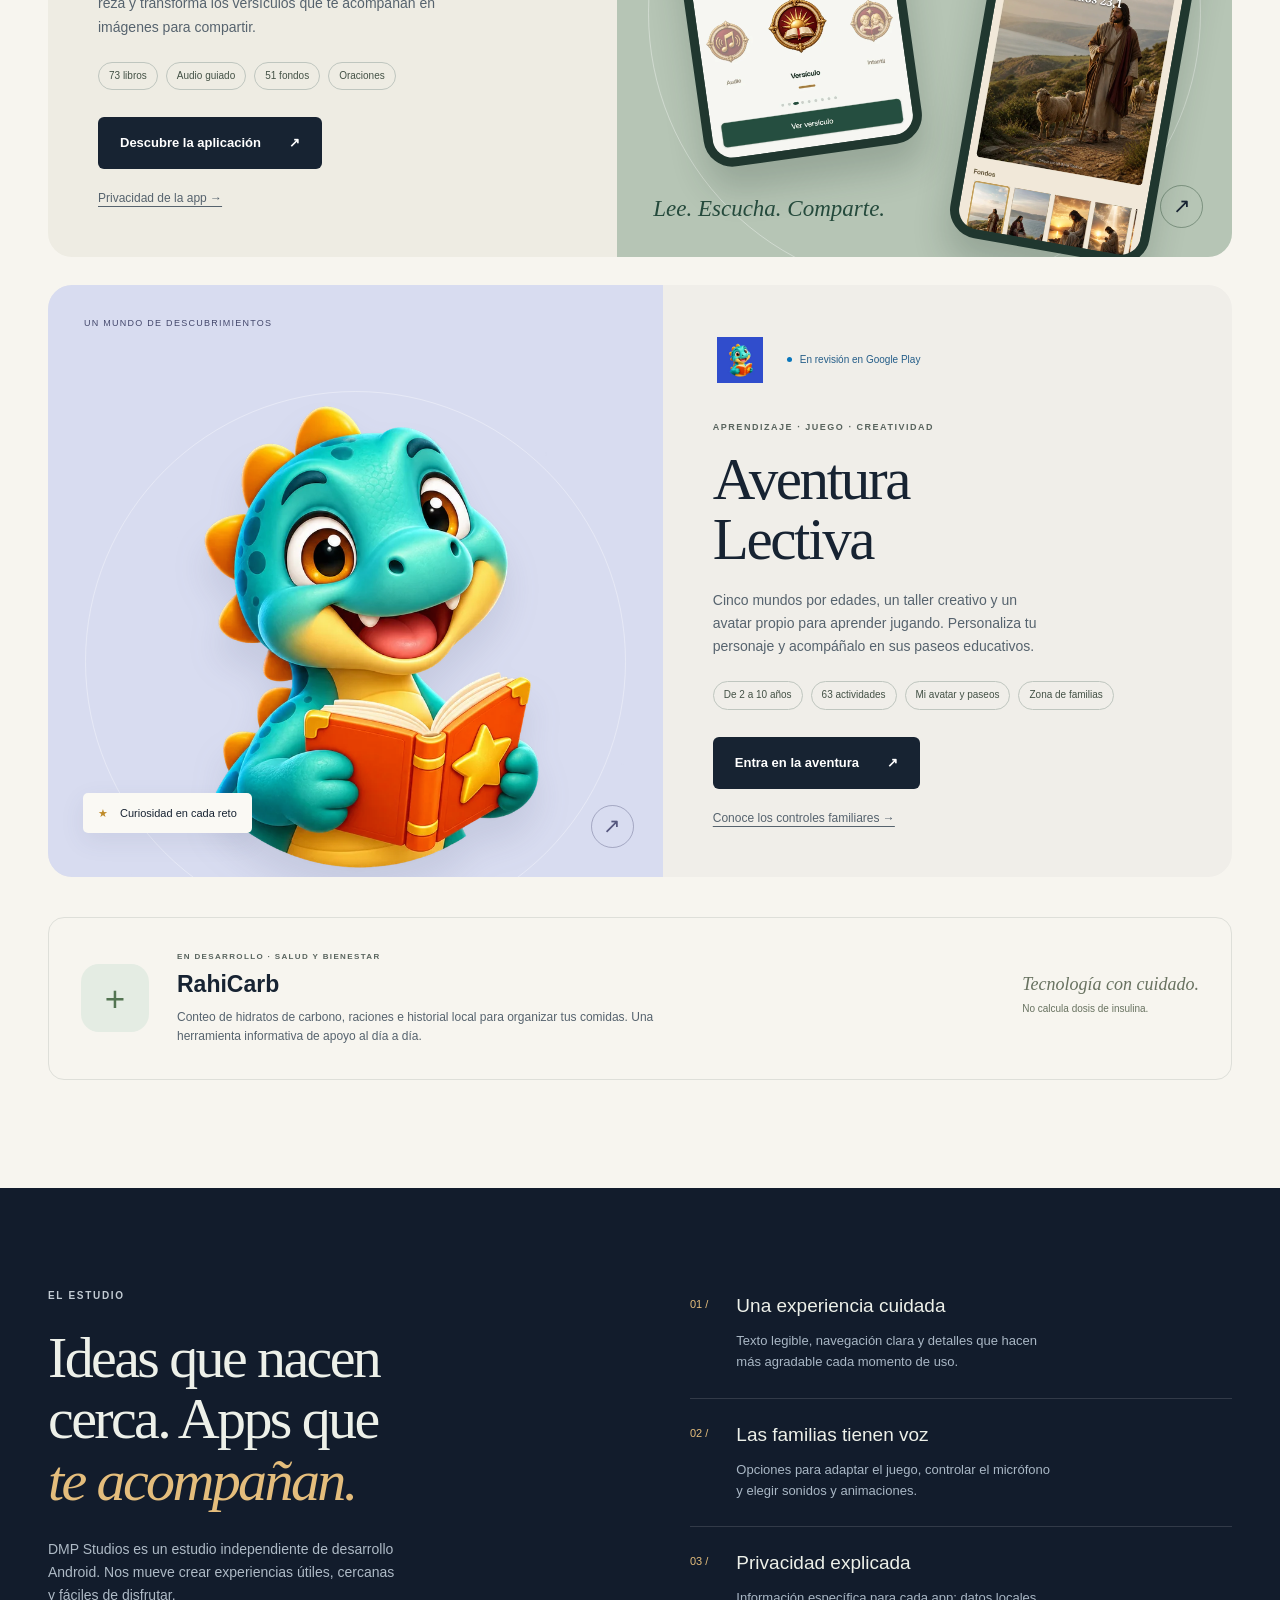
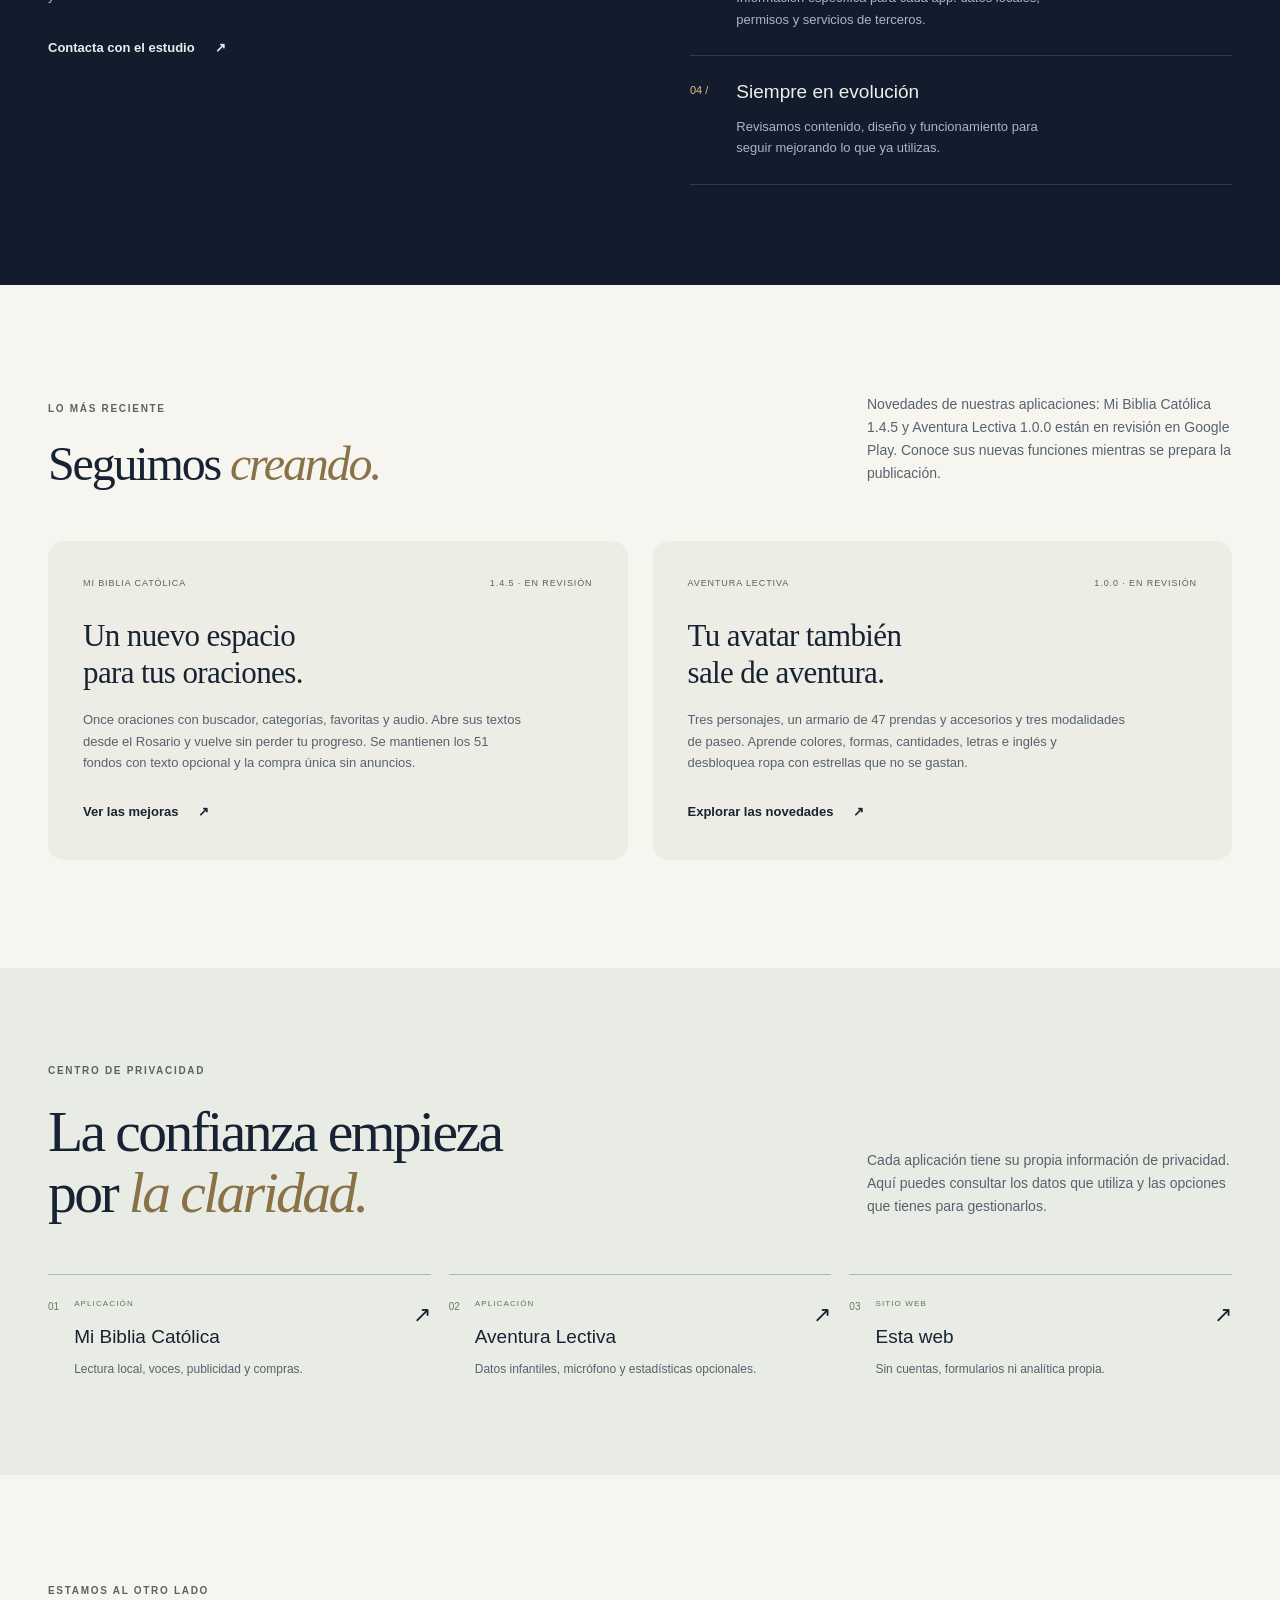
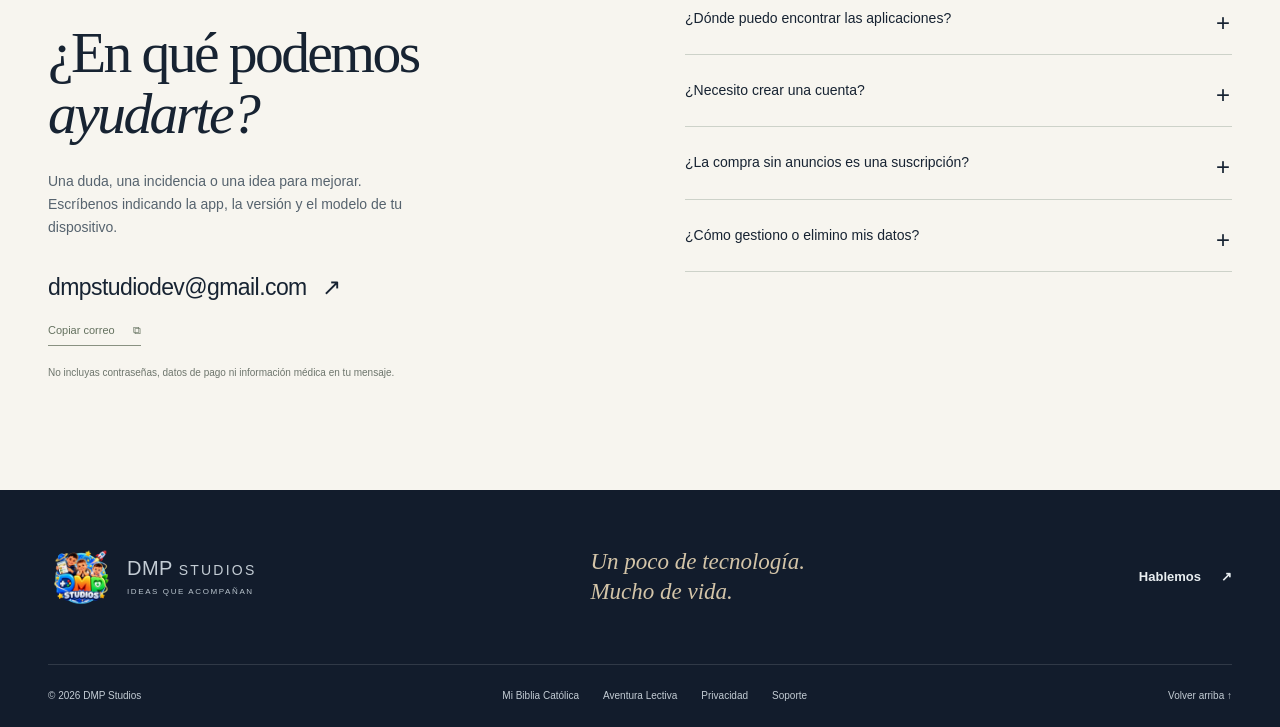
==== commit 7ee8e388: "Publish prayer section and avatar adventure updates" ====
--- a/index.html
+++ b/index.html
@@ -9,7 +9,7 @@
   <meta property="og:type" content="website"><meta property="og:locale" content="es_ES"><meta property="og:site_name" content="DMP Studios">
   <meta property="og:title" content="DMP Studios · Ideas que acompañan"><meta property="og:description" content="Aplicaciones con propósito. Experiencias para aprender, conectar y cuidar el día a día.">
   <meta property="og:url" content="https://pablorodriguezdev.github.io/dmp-studios/"><meta property="og:image" content="https://pablorodriguezdev.github.io/dmp-studios/dmp-studios-logo.png">
-  <link rel="icon" href="./assets/studio-mark.webp?v=20261013-3" type="image/webp"><link rel="stylesheet" href="./styles.css?v=20261017-biblia144">
+  <link rel="icon" href="./assets/studio-mark.webp?v=20261013-3" type="image/webp"><link rel="stylesheet" href="./styles.css?v=20261019-apps">
   <script type="application/ld+json">{"@context":"https://schema.org","@type":"Organization","name":"DMP Studios","url":"https://pablorodriguezdev.github.io/dmp-studios/","logo":"https://pablorodriguezdev.github.io/dmp-studios/dmp-studios-logo.png","email":"dmpstudiodev@gmail.com"}</script>
 </head>
 <body class="home-page">
@@ -31,14 +31,14 @@
     </div><div class="hero-bottom wrap"><span>ANDROID · ESPAÑOL · ESTUDIO INDEPENDIENTE</span><a href="#aplicaciones">Descubre lo que estamos creando <span aria-hidden="true">↓</span></a></div></section>
     <div class="purpose-strip" aria-label="Áreas del estudio"><div class="wrap"><span>Aprender jugando</span><i class="decorative-star" aria-hidden="true">★</i><span>Conectar con tu fe</span><i class="decorative-star" aria-hidden="true">★</i><span>Cuidar lo cotidiano</span><i class="decorative-star" aria-hidden="true">★</i><span>Crear en familia</span></div></div>
     <section class="section wrap" id="aplicaciones"><div class="section-heading"><div><p class="eyebrow">NUESTRAS APLICACIONES</p><h2>Cada app,<br><em>un propósito.</em></h2></div><p>Universos diferentes, el mismo cuidado por los detalles. Descubre qué hace cada aplicación, cómo utilizarla y cómo trata tus datos.</p></div>
-      <article class="product-showcase bible-showcase"><div class="product-copy"><div class="product-top"><img src="./assets/bible-icon.webp" alt="" width="60" height="60" loading="lazy"><span class="status status-review"><span></span>En revisión en Google Play</span></div><p class="eyebrow">LECTURA · FE · INSPIRACIÓN</p><h3>Mi Biblia<br>Católica</h3><p>Un espacio para la Palabra, a tu ritmo. Lee, escucha, reza y transforma los versículos que te acompañan en imágenes para compartir.</p><ul class="feature-tags"><li>73 libros</li><li>Audio guiado</li><li>51 fondos</li><li>Santo Rosario</li></ul><a class="button button-ink" href="./biblia.html">Descubre la aplicación <span aria-hidden="true">↗</span></a><a class="quiet-link" href="./privacidad-biblia.html">Privacidad de la app →</a></div><a class="product-stage bible-stage" href="./biblia.html" aria-label="Explorar Mi Biblia Católica"><span class="stage-orbit" aria-hidden="true"></span><span class="stage-label">TU MOMENTO DE FE</span><div class="phone phone-main"><img src="./assets/bible-home.webp" alt="Inicio de Mi Biblia Católica" width="720" height="1354" loading="lazy"></div><div class="phone phone-side"><img src="./assets/bible-art.webp" alt="Creador de imágenes con el Salmo 23" width="720" height="1600" loading="lazy"></div><span class="stage-note">Lee. Escucha. Comparte.</span><span class="stage-arrow" aria-hidden="true">↗</span></a></article>
-      <article class="product-showcase game-showcase"><a class="product-stage game-stage" href="./juego.html" aria-label="Explorar Aventura Lectiva"><span class="stage-orbit" aria-hidden="true"></span><span class="stage-label">UN MUNDO DE DESCUBRIMIENTOS</span><img class="stage-mascot" src="./assets/game-mascot.webp" alt="Dinosaurio de Aventura Lectiva leyendo un libro" width="900" height="900" loading="lazy"><div class="floating-chip"><span class="decorative-star" aria-hidden="true">★</span>Curiosidad en cada reto</div><span class="stage-arrow" aria-hidden="true">↗</span></a><div class="product-copy"><div class="product-top"><img src="./assets/game-icon.webp" alt="" width="60" height="60" loading="lazy"><span class="status"><span></span>Lanzamiento en preparación</span></div><p class="eyebrow">APRENDIZAJE · JUEGO · CREATIVIDAD</p><h3>Aventura<br>Lectiva</h3><p>De sus primeras palabras a sus grandes preguntas. Cinco mundos por edades y un taller creativo para descubrir, aprender y divertirse en familia.</p><ul class="feature-tags"><li>De 2 a 10 años</li><li>63 actividades</li><li>Voces locales</li><li>Zona de familias</li></ul><a class="button button-ink" href="./juego.html">Entra en la aventura <span aria-hidden="true">↗</span></a><a class="quiet-link" href="./juego.html#familias">Conoce los controles familiares →</a></div></article>
+      <article class="product-showcase bible-showcase"><div class="product-copy"><div class="product-top"><img src="./assets/bible-icon.webp" alt="" width="60" height="60" loading="lazy"><span class="status status-review"><span></span>En revisión en Google Play</span></div><p class="eyebrow">LECTURA · FE · INSPIRACIÓN</p><h3>Mi Biblia<br>Católica</h3><p>Un espacio para la Palabra, a tu ritmo. Lee, escucha, reza y transforma los versículos que te acompañan en imágenes para compartir.</p><ul class="feature-tags"><li>73 libros</li><li>Audio guiado</li><li>51 fondos</li><li>Oraciones</li></ul><a class="button button-ink" href="./biblia.html">Descubre la aplicación <span aria-hidden="true">↗</span></a><a class="quiet-link" href="./privacidad-biblia.html">Privacidad de la app →</a></div><a class="product-stage bible-stage" href="./biblia.html" aria-label="Explorar Mi Biblia Católica"><span class="stage-orbit" aria-hidden="true"></span><span class="stage-label">TU MOMENTO DE FE</span><div class="phone phone-main"><img src="./assets/bible-home.webp" alt="Inicio de Mi Biblia Católica" width="720" height="1354" loading="lazy"></div><div class="phone phone-side"><img src="./assets/bible-art.webp" alt="Creador de imágenes con el Salmo 23" width="720" height="1600" loading="lazy"></div><span class="stage-note">Lee. Escucha. Comparte.</span><span class="stage-arrow" aria-hidden="true">↗</span></a></article>
+      <article class="product-showcase game-showcase"><a class="product-stage game-stage" href="./juego.html" aria-label="Explorar Aventura Lectiva"><span class="stage-orbit" aria-hidden="true"></span><span class="stage-label">UN MUNDO DE DESCUBRIMIENTOS</span><img class="stage-mascot" src="./assets/game-mascot.webp" alt="Dinosaurio de Aventura Lectiva leyendo un libro" width="900" height="900" loading="lazy"><div class="floating-chip"><span class="decorative-star" aria-hidden="true">★</span>Curiosidad en cada reto</div><span class="stage-arrow" aria-hidden="true">↗</span></a><div class="product-copy"><div class="product-top"><img src="./assets/game-icon.webp" alt="" width="60" height="60" loading="lazy"><span class="status status-review"><span></span>En revisión en Google Play</span></div><p class="eyebrow">APRENDIZAJE · JUEGO · CREATIVIDAD</p><h3>Aventura<br>Lectiva</h3><p>Cinco mundos por edades, un taller creativo y un avatar propio para aprender jugando. Personaliza tu personaje y acompáñalo en sus paseos educativos.</p><ul class="feature-tags"><li>De 2 a 10 años</li><li>63 actividades</li><li>Mi avatar y paseos</li><li>Zona de familias</li></ul><a class="button button-ink" href="./juego.html">Entra en la aventura <span aria-hidden="true">↗</span></a><a class="quiet-link" href="./juego.html#familias">Conoce los controles familiares →</a></div></article>
       <article class="next-project"><div class="next-icon" aria-hidden="true">+</div><div><p class="eyebrow">EN DESARROLLO · SALUD Y BIENESTAR</p><h3>RahiCarb</h3><p>Conteo de hidratos de carbono, raciones e historial local para organizar tus comidas. Una herramienta informativa de apoyo al día a día.</p></div><span class="next-caption">Tecnología con cuidado.<br><small>No calcula dosis de insulina.</small></span></article>
     </section>
-    <section class="studio-section" id="estudio"><div class="wrap studio-grid"><div><p class="eyebrow light">EL ESTUDIO</p><h2>Ideas que nacen<br>cerca. Apps que<br><em>te acompañan.</em></h2><p class="studio-lead">DMP Studios es un estudio independiente de desarrollo Android. Nos mueve crear experiencias útiles, cercanas y fáciles de disfrutar.</p><a class="text-link light-link" href="mailto:dmpstudiodev@gmail.com">Contacta con el estudio <span aria-hidden="true">↗</span></a></div><div class="principles" id="principios"><article><span>01 /</span><div><h3>Una experiencia cuidada</h3><p>Texto legible, navegación clara y detalles que hacen más agradable cada momento de uso.</p></div></article><article><span>02 /</span><div><h3>Las familias tienen voz</h3><p>Opciones para adaptar el juego, controlar el micrófono y decidir sobre las estadísticas de uso.</p></div></article><article><span>03 /</span><div><h3>Privacidad explicada</h3><p>Información específica para cada app: datos locales, permisos y servicios de terceros.</p></div></article><article><span>04 /</span><div><h3>Siempre en evolución</h3><p>Revisamos contenido, diseño y funcionamiento para seguir mejorando lo que ya utilizas.</p></div></article></div></div></section>
-    <section class="section wrap" id="novedades"><div class="section-heading compact"><div><p class="eyebrow">LO MÁS RECIENTE</p><h2>Seguimos <em>creando.</em></h2></div><p>Novedades de nuestras aplicaciones: Mi Biblia Católica 1.4.4 está en revisión en Google Play y Aventura Lectiva continúa preparando su lanzamiento.</p></div><div class="news-grid"><article class="news-card"><div class="news-meta"><span>MI BIBLIA CATÓLICA</span><span>1.4.4 · EN REVISIÓN</span></div><h3>Más inspiración.<br>A tu manera.</h3><p>12 nuevas imágenes, 51 fondos en total y creación con o sin texto. Acceso directo a la compra única sin anuncios, restauración mejorada y una nueva bienvenida. Versión enviada a revisión en Google Play.</p><a class="text-link" href="./biblia.html#novedades">Ver las mejoras <span aria-hidden="true">↗</span></a></article><article class="news-card"><div class="news-meta"><span>AVENTURA LECTIVA</span><span>BETA 8</span></div><h3>Más palabras, colores<br>y descubrimientos.</h3><p>Comprensión lectora, lengua e inglés ampliados, 16 dibujos y una zona de familias con estadísticas opcionales. Sin banners ni anuncios dentro de una actividad.</p><a class="text-link" href="./juego.html#novedades">Explorar las novedades <span aria-hidden="true">↗</span></a></article></div></section>
+    <section class="studio-section" id="estudio"><div class="wrap studio-grid"><div><p class="eyebrow light">EL ESTUDIO</p><h2>Ideas que nacen<br>cerca. Apps que<br><em>te acompañan.</em></h2><p class="studio-lead">DMP Studios es un estudio independiente de desarrollo Android. Nos mueve crear experiencias útiles, cercanas y fáciles de disfrutar.</p><a class="text-link light-link" href="mailto:dmpstudiodev@gmail.com">Contacta con el estudio <span aria-hidden="true">↗</span></a></div><div class="principles" id="principios"><article><span>01 /</span><div><h3>Una experiencia cuidada</h3><p>Texto legible, navegación clara y detalles que hacen más agradable cada momento de uso.</p></div></article><article><span>02 /</span><div><h3>Las familias tienen voz</h3><p>Opciones para adaptar el juego, controlar el micrófono y elegir sonidos y animaciones.</p></div></article><article><span>03 /</span><div><h3>Privacidad explicada</h3><p>Información específica para cada app: datos locales, permisos y servicios de terceros.</p></div></article><article><span>04 /</span><div><h3>Siempre en evolución</h3><p>Revisamos contenido, diseño y funcionamiento para seguir mejorando lo que ya utilizas.</p></div></article></div></div></section>
+    <section class="section wrap" id="novedades"><div class="section-heading compact"><div><p class="eyebrow">LO MÁS RECIENTE</p><h2>Seguimos <em>creando.</em></h2></div><p>Novedades de nuestras aplicaciones: Mi Biblia Católica 1.4.5 y Aventura Lectiva 1.0.0 están en revisión en Google Play. Conoce sus nuevas funciones mientras se prepara la publicación.</p></div><div class="news-grid"><article class="news-card"><div class="news-meta"><span>MI BIBLIA CATÓLICA</span><span>1.4.5 · EN REVISIÓN</span></div><h3>Un nuevo espacio<br>para tus oraciones.</h3><p>Once oraciones con buscador, categorías, favoritas y audio. Abre sus textos desde el Rosario y vuelve sin perder tu progreso. Se mantienen los 51 fondos con texto opcional y la compra única sin anuncios.</p><a class="text-link" href="./biblia.html#novedades">Ver las mejoras <span aria-hidden="true">↗</span></a></article><article class="news-card"><div class="news-meta"><span>AVENTURA LECTIVA</span><span>1.0.0 · EN REVISIÓN</span></div><h3>Tu avatar también<br>sale de aventura.</h3><p>Tres personajes, un armario de 47 prendas y accesorios y tres modalidades de paseo. Aprende colores, formas, cantidades, letras e inglés y desbloquea ropa con estrellas que no se gastan.</p><a class="text-link" href="./juego.html#novedades">Explorar las novedades <span aria-hidden="true">↗</span></a></article></div></section>
     <section class="privacy-section" id="privacidad"><div class="wrap"><div class="section-heading"><div><p class="eyebrow">CENTRO DE PRIVACIDAD</p><h2>La confianza empieza<br>por <em>la claridad.</em></h2></div><p>Cada aplicación tiene su propia información de privacidad. Aquí puedes consultar los datos que utiliza y las opciones que tienes para gestionarlos.</p></div><div class="privacy-links"><a href="./privacidad-biblia.html"><span class="privacy-index">01</span><div><small>APLICACIÓN</small><h3>Mi Biblia Católica</h3><p>Lectura local, voces, publicidad y compras.</p></div><span aria-hidden="true">↗</span></a><a href="./privacidad-aventura.html"><span class="privacy-index">02</span><div><small>APLICACIÓN</small><h3>Aventura Lectiva</h3><p>Datos infantiles, micrófono y estadísticas opcionales.</p></div><span aria-hidden="true">↗</span></a><a href="./privacidad-web.html"><span class="privacy-index">03</span><div><small>SITIO WEB</small><h3>Esta web</h3><p>Sin cuentas, formularios ni analítica propia.</p></div><span aria-hidden="true">↗</span></a></div></div></section>
-    <section class="section wrap support-section" id="soporte"><div class="support-copy"><p class="eyebrow">ESTAMOS AL OTRO LADO</p><h2>¿En qué podemos<br><em>ayudarte?</em></h2><p>Una duda, una incidencia o una idea para mejorar. Escríbenos indicando la app, la versión y el modelo de tu dispositivo.</p><a class="contact-email" href="mailto:dmpstudiodev@gmail.com">dmpstudiodev@gmail.com <span aria-hidden="true">↗</span></a><button class="copy-email" type="button" data-copy-email>Copiar correo <span aria-hidden="true">⧉</span></button><p class="sr-only" role="status" data-copy-status></p><small>No incluyas contraseñas, datos de pago ni información médica en tu mensaje.</small></div><div class="faq-list"><details><summary>¿Dónde puedo encontrar las aplicaciones?</summary><p>Mi Biblia Católica 1.4.4 ya se ha enviado al canal de producción y está en revisión en Google Play. Añadiremos aquí su enlace de descarga cuando la ficha esté disponible. Aventura Lectiva continúa preparando su lanzamiento. Puedes consultar sus funciones, manuales y privacidad desde esta web.</p></details><details><summary>¿Necesito crear una cuenta?</summary><p>Mi Biblia Católica y Aventura Lectiva funcionan sin una cuenta propia. El perfil opcional y el progreso se conservan en el dispositivo. Las compras y las actualizaciones utilizan Google Play.</p></details><details><summary>¿La compra sin anuncios es una suscripción?</summary><p>Ambas apps incluyen una compra única opcional para quitar la publicidad. El precio se muestra en Google Play antes de confirmar. Puedes restaurarla con la misma cuenta de compra.</p></details><details><summary>¿Cómo gestiono o elimino mis datos?</summary><p>Consulta la política de tu aplicación para conocer sus opciones. Borrar los datos de la app en Android elimina el progreso local. Las estadísticas o datos recibidos por terceros tienen un tratamiento separado.</p><a href="#privacidad">Ir al centro de privacidad →</a></details></div></section>
+    <section class="section wrap support-section" id="soporte"><div class="support-copy"><p class="eyebrow">ESTAMOS AL OTRO LADO</p><h2>¿En qué podemos<br><em>ayudarte?</em></h2><p>Una duda, una incidencia o una idea para mejorar. Escríbenos indicando la app, la versión y el modelo de tu dispositivo.</p><a class="contact-email" href="mailto:dmpstudiodev@gmail.com">dmpstudiodev@gmail.com <span aria-hidden="true">↗</span></a><button class="copy-email" type="button" data-copy-email>Copiar correo <span aria-hidden="true">⧉</span></button><p class="sr-only" role="status" data-copy-status></p><small>No incluyas contraseñas, datos de pago ni información médica en tu mensaje.</small></div><div class="faq-list"><details><summary>¿Dónde puedo encontrar las aplicaciones?</summary><p>Mi Biblia Católica 1.4.5 y Aventura Lectiva 1.0.0 están en revisión en Google Play. Añadiremos sus enlaces de descarga cuando estén aprobadas y sus fichas sean públicas. Mientras tanto puedes consultar las funciones, manuales y privacidad de ambas aplicaciones.</p></details><details><summary>¿Necesito crear una cuenta?</summary><p>Mi Biblia Católica y Aventura Lectiva funcionan sin una cuenta propia. El perfil opcional y el progreso se conservan en el dispositivo. Las compras y las actualizaciones utilizan Google Play.</p></details><details><summary>¿La compra sin anuncios es una suscripción?</summary><p>Ambas apps incluyen una compra única opcional para quitar la publicidad. El precio se muestra en Google Play antes de confirmar. Puedes restaurarla con la misma cuenta de compra.</p></details><details><summary>¿Cómo gestiono o elimino mis datos?</summary><p>Consulta la política de tu aplicación para conocer sus opciones. Borrar los datos de la app en Android elimina el progreso local. Las estadísticas o datos recibidos por terceros tienen un tratamiento separado.</p><a href="#privacidad">Ir al centro de privacidad →</a></details></div></section>
   </main>
   <footer class="site-footer"><div class="wrap footer-top"><a class="brand" href="./index.html"><img src="./assets/studio-mark.webp?v=20261013-3" width="52" height="52" alt=""><span>DMP <b>STUDIOS</b><small>IDEAS QUE ACOMPAÑAN</small></span></a><p>Un poco de tecnología.<br>Mucho de vida.</p><a class="text-link light-link" href="mailto:dmpstudiodev@gmail.com">Hablemos <span aria-hidden="true">↗</span></a></div><div class="wrap footer-bottom"><p>© <span data-year>2026</span> DMP Studios</p><nav aria-label="Navegación secundaria"><a href="./biblia.html">Mi Biblia Católica</a><a href="./juego.html">Aventura Lectiva</a><a href="#privacidad">Privacidad</a><a href="#soporte">Soporte</a></nav><a href="#inicio">Volver arriba ↑</a></div></footer>
   <script src="./app.js?v=20261013-3" defer></script>
--- a/styles.css
+++ b/styles.css
@@ -21,5 +21,7 @@
 .status-review{color:#245d88}.status-review>span{background:#0876bc}.news-card .news-meta{flex-wrap:wrap;row-gap:8px}
 @media(max-width:800px){.brand img{width:54px;height:54px}.site-header .site-nav{background:var(--paper);border-bottom-color:#c8d9e5}}
 @media(max-width:600px){.studio-hero .art-caption>span{font-size:7px}}
+.prayers-section,.avatar-section{padding-top:20px}.prayers-panel{display:grid;grid-template-columns:150px 1fr;gap:40px;align-items:center;padding:32px 40px;background:#ece8dc;border-radius:22px;margin-bottom:25px}.prayers-panel>img{width:150px;height:150px;object-fit:contain}.prayers-panel h3{font:34px/1.15 var(--serif);margin-bottom:14px}.prayers-panel p{font-size:14px;color:var(--muted);max-width:760px}.prayers-panel .feature-tags{margin-bottom:0}.avatar-shots{display:grid;grid-template-columns:1fr 1fr;gap:40px;max-width:680px;margin:0 auto 45px}.avatar-shots .screenshot-card img{aspect-ratio:auto;object-fit:contain}.avatar-details{display:grid;grid-template-columns:1fr 1fr;gap:55px;padding:34px;background:#e9ecf5;border-radius:18px;margin-bottom:20px}.avatar-details h3{font:29px/1.15 var(--serif);margin-bottom:18px}.avatar-details p{font-size:13px;color:var(--muted);margin-top:12px}.avatar-outfits{margin-top:20px}.avatar-outfits a{display:block;border-radius:18px;overflow:hidden;background:#eef5ff}.avatar-outfits img{width:100%;height:auto}.avatar-outfits figcaption{font-size:11px;color:var(--muted);margin-top:14px}
+@media(max-width:600px){.prayers-panel{grid-template-columns:1fr;gap:20px;padding:26px}.prayers-panel>img{width:105px;height:105px}.prayers-panel h3{font-size:30px}.prayers-panel p{font-size:12px}.avatar-shots{gap:18px;margin-bottom:30px}.avatar-shots .screenshot-card{max-width:none;min-width:0}.avatar-shots .screenshot-card figcaption strong{font-size:19px}.avatar-shots .screenshot-card figcaption p{font-size:11px}.avatar-details{grid-template-columns:1fr;gap:28px;padding:26px}.avatar-details h3{font-size:28px}.avatar-details p{font-size:12px}}
 @media(prefers-reduced-motion:reduce){html{scroll-behavior:auto}*,*::before,*::after{animation:none!important;transition:none!important}}
 @media print{.site-header,.site-footer,.subnav,.menu-toggle,.legal-toc{display:none}.wrap{width:100%}.legal-layout{display:block}.legal-intro{padding-top:0}.legal-body section{break-inside:avoid}.legal-body a::after{content:' (' attr(href) ')';font-size:9px}}
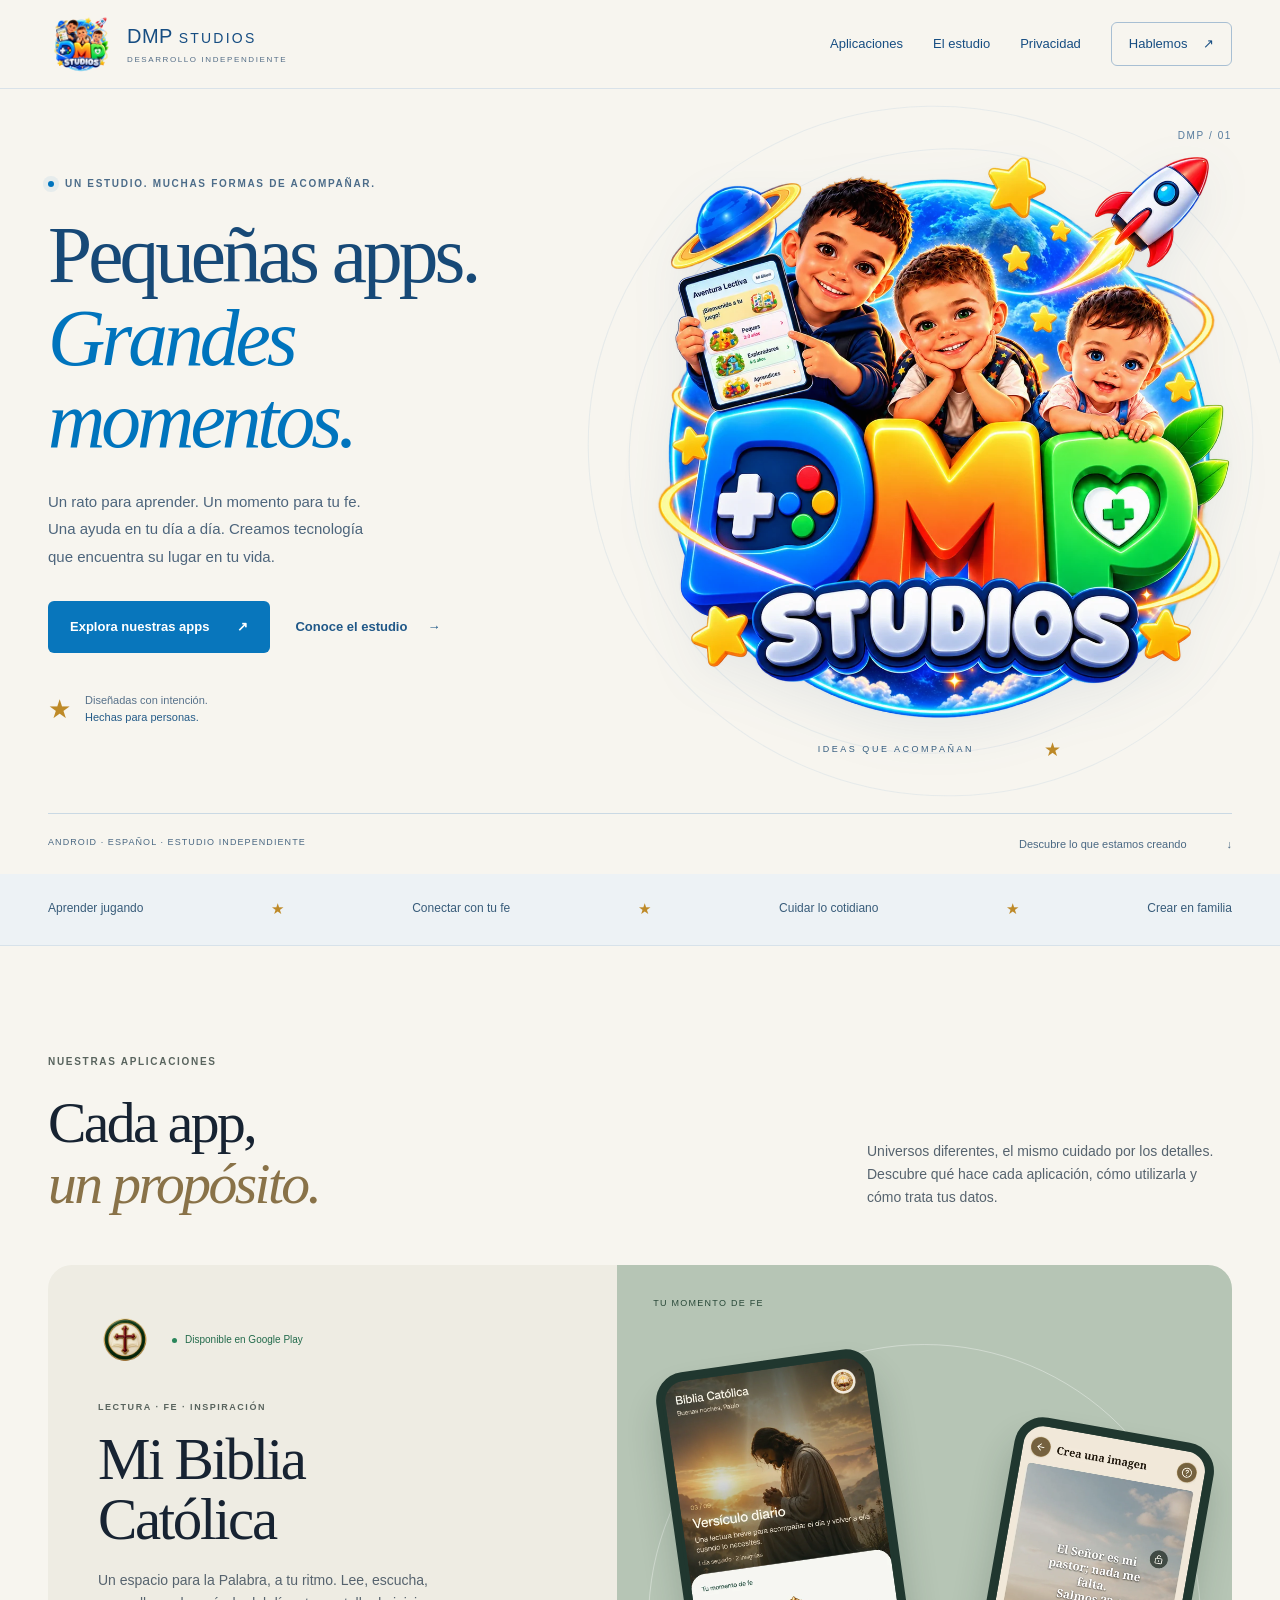
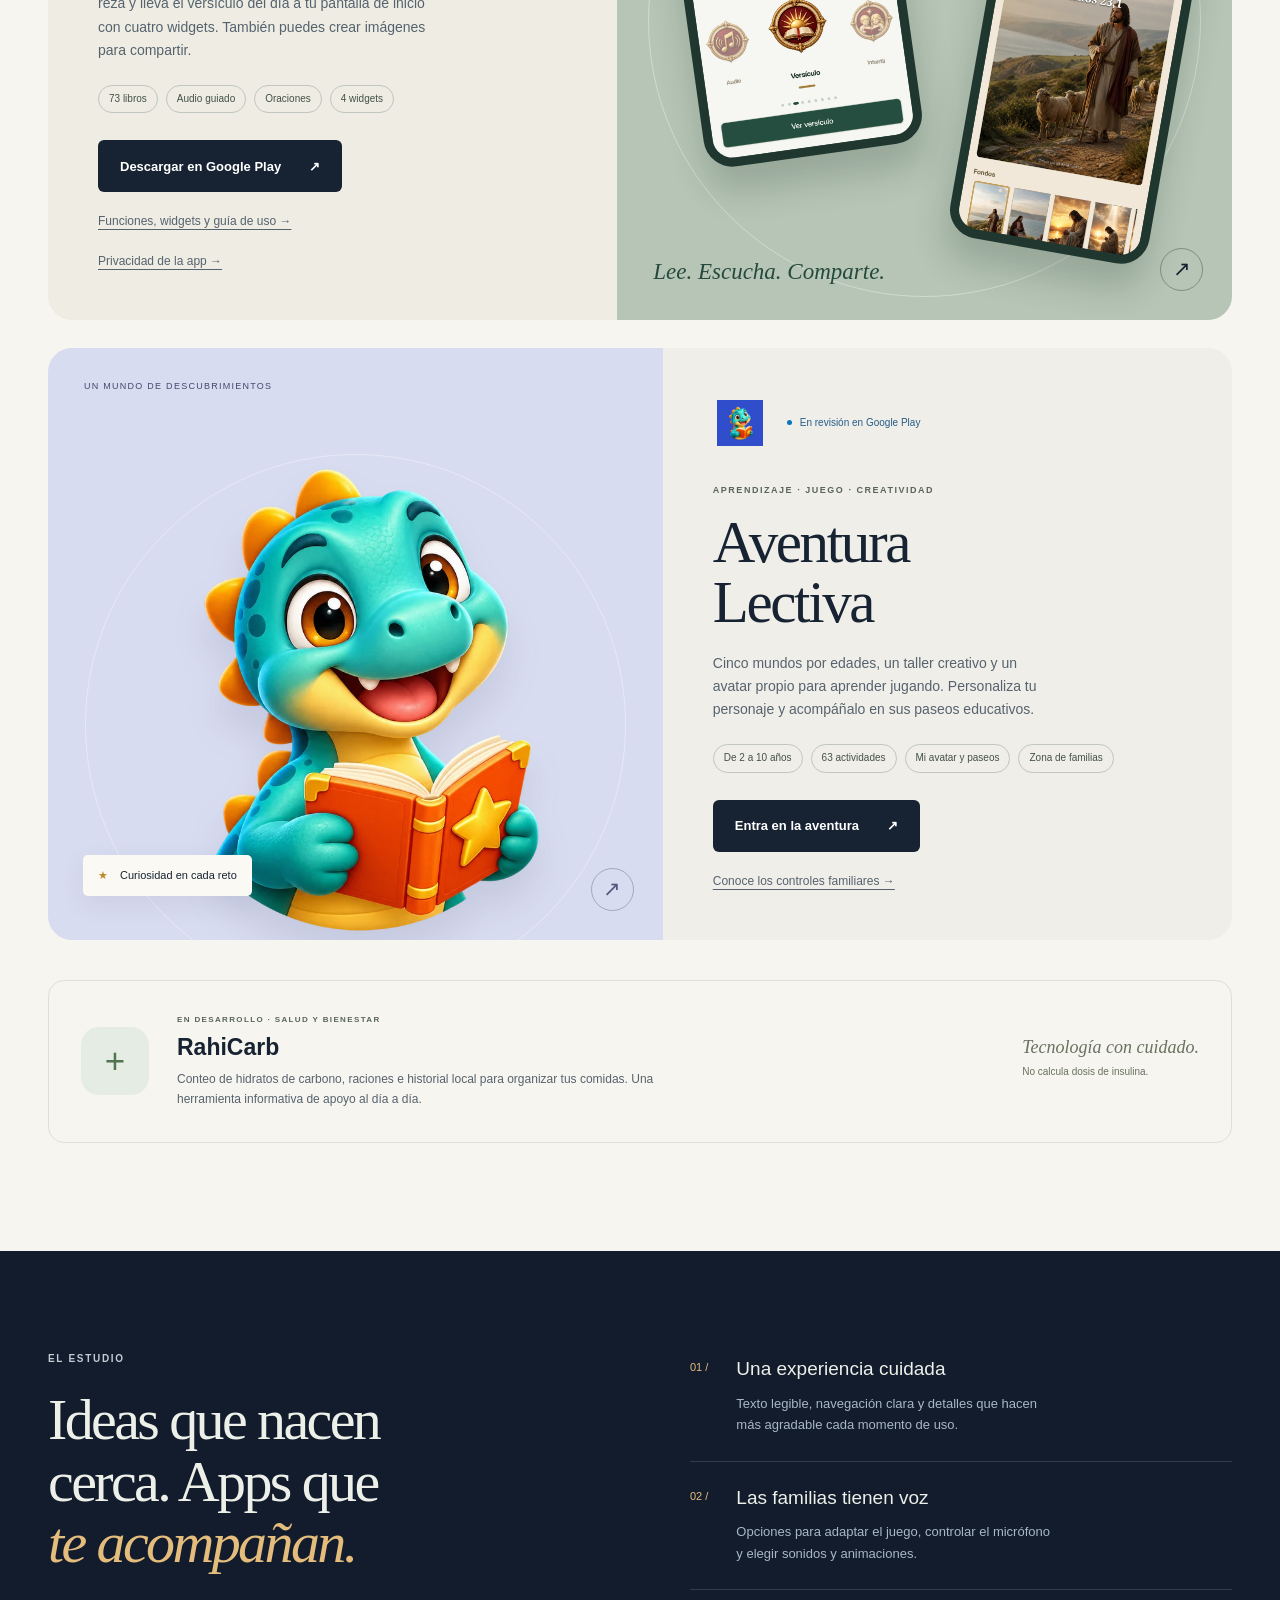
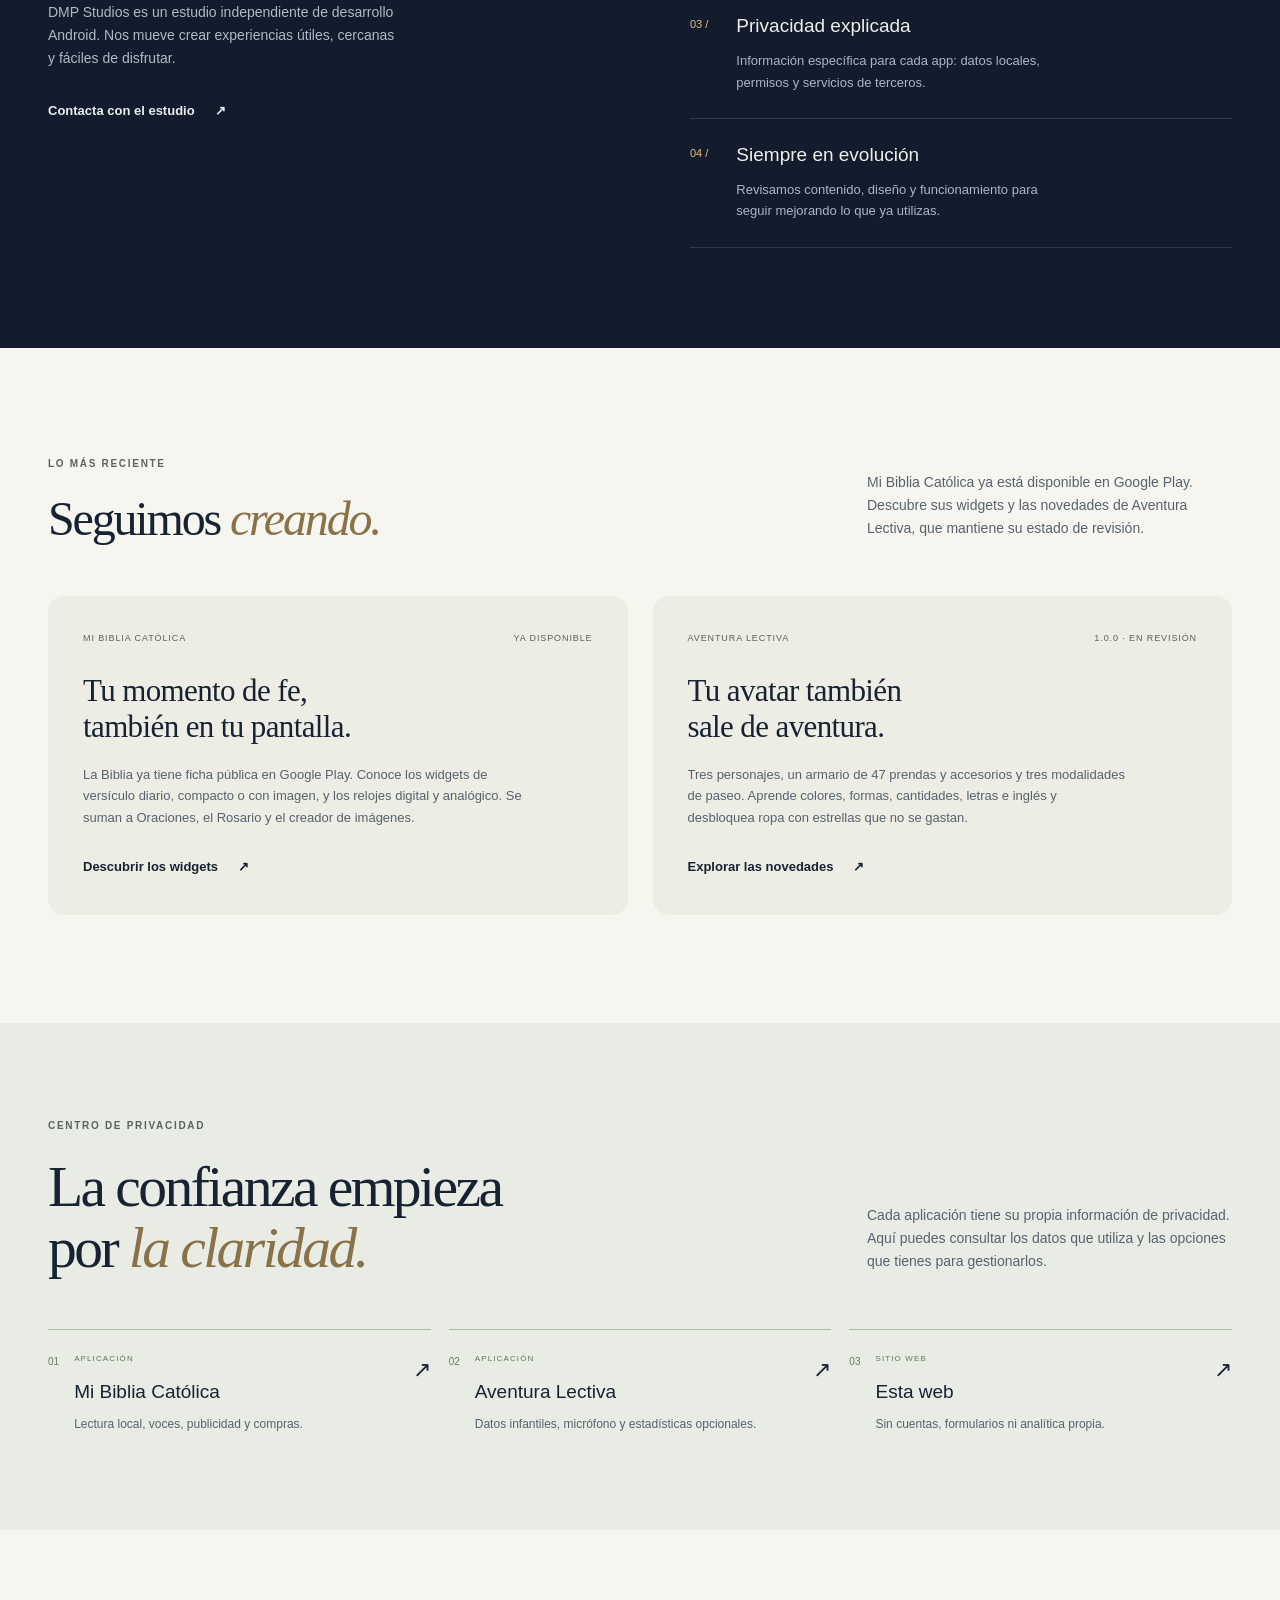
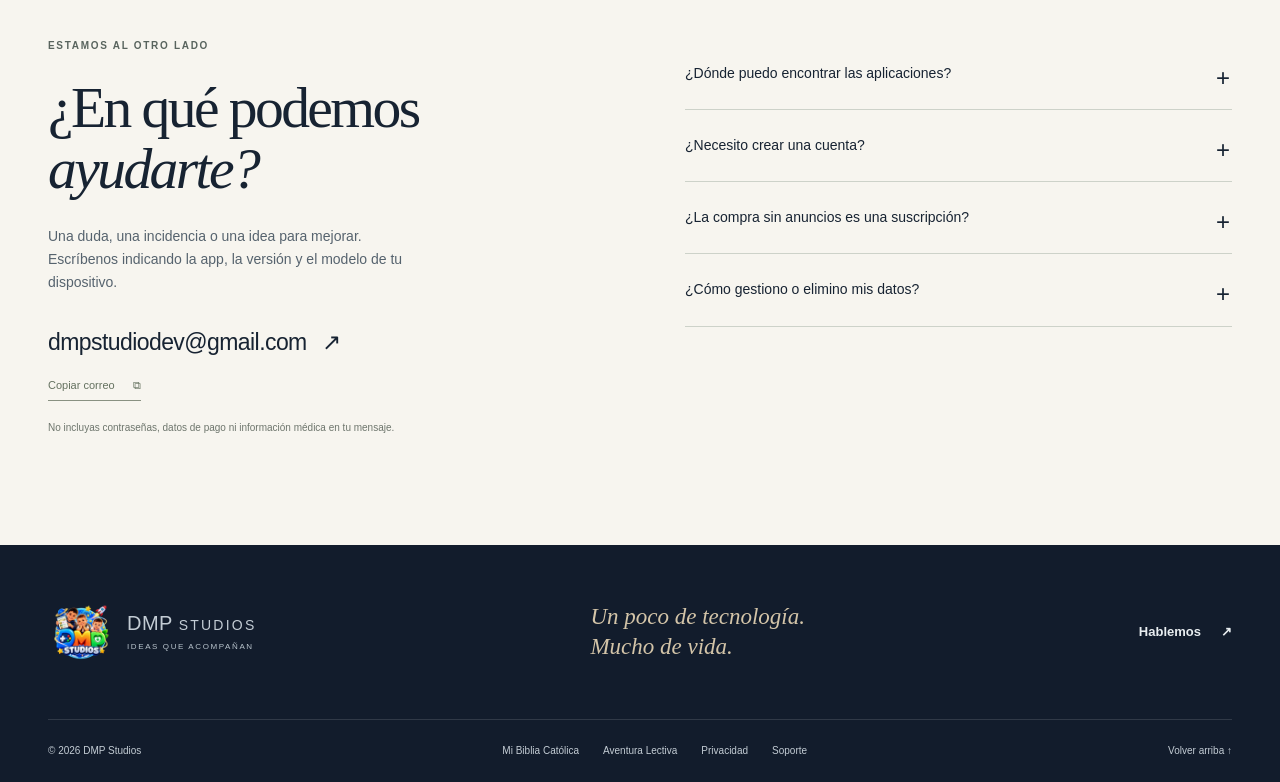
==== commit 0be294dc: "Publish Bible launch, Play download links and four native widgets" ====
--- a/index.html
+++ b/index.html
@@ -9,7 +9,7 @@
   <meta property="og:type" content="website"><meta property="og:locale" content="es_ES"><meta property="og:site_name" content="DMP Studios">
   <meta property="og:title" content="DMP Studios · Ideas que acompañan"><meta property="og:description" content="Aplicaciones con propósito. Experiencias para aprender, conectar y cuidar el día a día.">
   <meta property="og:url" content="https://pablorodriguezdev.github.io/dmp-studios/"><meta property="og:image" content="https://pablorodriguezdev.github.io/dmp-studios/dmp-studios-logo.png">
-  <link rel="icon" href="./assets/studio-mark.webp?v=20261013-3" type="image/webp"><link rel="stylesheet" href="./styles.css?v=20261019-apps">
+  <link rel="icon" href="./assets/studio-mark.webp?v=20261013-3" type="image/webp"><link rel="stylesheet" href="./styles.css?v=20261023-widgets">
   <script type="application/ld+json">{"@context":"https://schema.org","@type":"Organization","name":"DMP Studios","url":"https://pablorodriguezdev.github.io/dmp-studios/","logo":"https://pablorodriguezdev.github.io/dmp-studios/dmp-studios-logo.png","email":"dmpstudiodev@gmail.com"}</script>
 </head>
 <body class="home-page">
@@ -31,14 +31,14 @@
     </div><div class="hero-bottom wrap"><span>ANDROID · ESPAÑOL · ESTUDIO INDEPENDIENTE</span><a href="#aplicaciones">Descubre lo que estamos creando <span aria-hidden="true">↓</span></a></div></section>
     <div class="purpose-strip" aria-label="Áreas del estudio"><div class="wrap"><span>Aprender jugando</span><i class="decorative-star" aria-hidden="true">★</i><span>Conectar con tu fe</span><i class="decorative-star" aria-hidden="true">★</i><span>Cuidar lo cotidiano</span><i class="decorative-star" aria-hidden="true">★</i><span>Crear en familia</span></div></div>
     <section class="section wrap" id="aplicaciones"><div class="section-heading"><div><p class="eyebrow">NUESTRAS APLICACIONES</p><h2>Cada app,<br><em>un propósito.</em></h2></div><p>Universos diferentes, el mismo cuidado por los detalles. Descubre qué hace cada aplicación, cómo utilizarla y cómo trata tus datos.</p></div>
-      <article class="product-showcase bible-showcase"><div class="product-copy"><div class="product-top"><img src="./assets/bible-icon.webp" alt="" width="60" height="60" loading="lazy"><span class="status status-review"><span></span>En revisión en Google Play</span></div><p class="eyebrow">LECTURA · FE · INSPIRACIÓN</p><h3>Mi Biblia<br>Católica</h3><p>Un espacio para la Palabra, a tu ritmo. Lee, escucha, reza y transforma los versículos que te acompañan en imágenes para compartir.</p><ul class="feature-tags"><li>73 libros</li><li>Audio guiado</li><li>51 fondos</li><li>Oraciones</li></ul><a class="button button-ink" href="./biblia.html">Descubre la aplicación <span aria-hidden="true">↗</span></a><a class="quiet-link" href="./privacidad-biblia.html">Privacidad de la app →</a></div><a class="product-stage bible-stage" href="./biblia.html" aria-label="Explorar Mi Biblia Católica"><span class="stage-orbit" aria-hidden="true"></span><span class="stage-label">TU MOMENTO DE FE</span><div class="phone phone-main"><img src="./assets/bible-home.webp" alt="Inicio de Mi Biblia Católica" width="720" height="1354" loading="lazy"></div><div class="phone phone-side"><img src="./assets/bible-art.webp" alt="Creador de imágenes con el Salmo 23" width="720" height="1600" loading="lazy"></div><span class="stage-note">Lee. Escucha. Comparte.</span><span class="stage-arrow" aria-hidden="true">↗</span></a></article>
+      <article class="product-showcase bible-showcase"><div class="product-copy"><div class="product-top"><img src="./assets/bible-icon.webp" alt="" width="60" height="60" loading="lazy"><span class="status status-live"><span></span>Disponible en Google Play</span></div><p class="eyebrow">LECTURA · FE · INSPIRACIÓN</p><h3>Mi Biblia<br>Católica</h3><p>Un espacio para la Palabra, a tu ritmo. Lee, escucha, reza y lleva el versículo del día a tu pantalla de inicio con cuatro widgets. También puedes crear imágenes para compartir.</p><ul class="feature-tags"><li>73 libros</li><li>Audio guiado</li><li>Oraciones</li><li>4 widgets</li></ul><a class="button button-ink" href="https://play.google.com/store/apps/details?id=com.rodri.bibliacatolica" target="_blank" rel="noopener noreferrer">Descargar en Google Play <span aria-hidden="true">↗</span></a><a class="quiet-link" href="./biblia.html">Funciones, widgets y guía de uso →</a><a class="quiet-link" href="./privacidad-biblia.html">Privacidad de la app →</a></div><a class="product-stage bible-stage" href="./biblia.html" aria-label="Explorar Mi Biblia Católica"><span class="stage-orbit" aria-hidden="true"></span><span class="stage-label">TU MOMENTO DE FE</span><div class="phone phone-main"><img src="./assets/bible-home.webp" alt="Inicio de Mi Biblia Católica" width="720" height="1354" loading="lazy"></div><div class="phone phone-side"><img src="./assets/bible-art.webp" alt="Creador de imágenes con el Salmo 23" width="720" height="1600" loading="lazy"></div><span class="stage-note">Lee. Escucha. Comparte.</span><span class="stage-arrow" aria-hidden="true">↗</span></a></article>
       <article class="product-showcase game-showcase"><a class="product-stage game-stage" href="./juego.html" aria-label="Explorar Aventura Lectiva"><span class="stage-orbit" aria-hidden="true"></span><span class="stage-label">UN MUNDO DE DESCUBRIMIENTOS</span><img class="stage-mascot" src="./assets/game-mascot.webp" alt="Dinosaurio de Aventura Lectiva leyendo un libro" width="900" height="900" loading="lazy"><div class="floating-chip"><span class="decorative-star" aria-hidden="true">★</span>Curiosidad en cada reto</div><span class="stage-arrow" aria-hidden="true">↗</span></a><div class="product-copy"><div class="product-top"><img src="./assets/game-icon.webp" alt="" width="60" height="60" loading="lazy"><span class="status status-review"><span></span>En revisión en Google Play</span></div><p class="eyebrow">APRENDIZAJE · JUEGO · CREATIVIDAD</p><h3>Aventura<br>Lectiva</h3><p>Cinco mundos por edades, un taller creativo y un avatar propio para aprender jugando. Personaliza tu personaje y acompáñalo en sus paseos educativos.</p><ul class="feature-tags"><li>De 2 a 10 años</li><li>63 actividades</li><li>Mi avatar y paseos</li><li>Zona de familias</li></ul><a class="button button-ink" href="./juego.html">Entra en la aventura <span aria-hidden="true">↗</span></a><a class="quiet-link" href="./juego.html#familias">Conoce los controles familiares →</a></div></article>
       <article class="next-project"><div class="next-icon" aria-hidden="true">+</div><div><p class="eyebrow">EN DESARROLLO · SALUD Y BIENESTAR</p><h3>RahiCarb</h3><p>Conteo de hidratos de carbono, raciones e historial local para organizar tus comidas. Una herramienta informativa de apoyo al día a día.</p></div><span class="next-caption">Tecnología con cuidado.<br><small>No calcula dosis de insulina.</small></span></article>
     </section>
     <section class="studio-section" id="estudio"><div class="wrap studio-grid"><div><p class="eyebrow light">EL ESTUDIO</p><h2>Ideas que nacen<br>cerca. Apps que<br><em>te acompañan.</em></h2><p class="studio-lead">DMP Studios es un estudio independiente de desarrollo Android. Nos mueve crear experiencias útiles, cercanas y fáciles de disfrutar.</p><a class="text-link light-link" href="mailto:dmpstudiodev@gmail.com">Contacta con el estudio <span aria-hidden="true">↗</span></a></div><div class="principles" id="principios"><article><span>01 /</span><div><h3>Una experiencia cuidada</h3><p>Texto legible, navegación clara y detalles que hacen más agradable cada momento de uso.</p></div></article><article><span>02 /</span><div><h3>Las familias tienen voz</h3><p>Opciones para adaptar el juego, controlar el micrófono y elegir sonidos y animaciones.</p></div></article><article><span>03 /</span><div><h3>Privacidad explicada</h3><p>Información específica para cada app: datos locales, permisos y servicios de terceros.</p></div></article><article><span>04 /</span><div><h3>Siempre en evolución</h3><p>Revisamos contenido, diseño y funcionamiento para seguir mejorando lo que ya utilizas.</p></div></article></div></div></section>
-    <section class="section wrap" id="novedades"><div class="section-heading compact"><div><p class="eyebrow">LO MÁS RECIENTE</p><h2>Seguimos <em>creando.</em></h2></div><p>Novedades de nuestras aplicaciones: Mi Biblia Católica 1.4.5 y Aventura Lectiva 1.0.0 están en revisión en Google Play. Conoce sus nuevas funciones mientras se prepara la publicación.</p></div><div class="news-grid"><article class="news-card"><div class="news-meta"><span>MI BIBLIA CATÓLICA</span><span>1.4.5 · EN REVISIÓN</span></div><h3>Un nuevo espacio<br>para tus oraciones.</h3><p>Once oraciones con buscador, categorías, favoritas y audio. Abre sus textos desde el Rosario y vuelve sin perder tu progreso. Se mantienen los 51 fondos con texto opcional y la compra única sin anuncios.</p><a class="text-link" href="./biblia.html#novedades">Ver las mejoras <span aria-hidden="true">↗</span></a></article><article class="news-card"><div class="news-meta"><span>AVENTURA LECTIVA</span><span>1.0.0 · EN REVISIÓN</span></div><h3>Tu avatar también<br>sale de aventura.</h3><p>Tres personajes, un armario de 47 prendas y accesorios y tres modalidades de paseo. Aprende colores, formas, cantidades, letras e inglés y desbloquea ropa con estrellas que no se gastan.</p><a class="text-link" href="./juego.html#novedades">Explorar las novedades <span aria-hidden="true">↗</span></a></article></div></section>
+    <section class="section wrap" id="novedades"><div class="section-heading compact"><div><p class="eyebrow">LO MÁS RECIENTE</p><h2>Seguimos <em>creando.</em></h2></div><p>Mi Biblia Católica ya está disponible en Google Play. Descubre sus widgets y las novedades de Aventura Lectiva, que mantiene su estado de revisión.</p></div><div class="news-grid"><article class="news-card"><div class="news-meta"><span>MI BIBLIA CATÓLICA</span><span>YA DISPONIBLE</span></div><h3>Tu momento de fe,<br>también en tu pantalla.</h3><p>La Biblia ya tiene ficha pública en Google Play. Conoce los widgets de versículo diario, compacto o con imagen, y los relojes digital y analógico. Se suman a Oraciones, el Rosario y el creador de imágenes.</p><a class="text-link" href="./biblia.html#widgets">Descubrir los widgets <span aria-hidden="true">↗</span></a></article><article class="news-card"><div class="news-meta"><span>AVENTURA LECTIVA</span><span>1.0.0 · EN REVISIÓN</span></div><h3>Tu avatar también<br>sale de aventura.</h3><p>Tres personajes, un armario de 47 prendas y accesorios y tres modalidades de paseo. Aprende colores, formas, cantidades, letras e inglés y desbloquea ropa con estrellas que no se gastan.</p><a class="text-link" href="./juego.html#novedades">Explorar las novedades <span aria-hidden="true">↗</span></a></article></div></section>
     <section class="privacy-section" id="privacidad"><div class="wrap"><div class="section-heading"><div><p class="eyebrow">CENTRO DE PRIVACIDAD</p><h2>La confianza empieza<br>por <em>la claridad.</em></h2></div><p>Cada aplicación tiene su propia información de privacidad. Aquí puedes consultar los datos que utiliza y las opciones que tienes para gestionarlos.</p></div><div class="privacy-links"><a href="./privacidad-biblia.html"><span class="privacy-index">01</span><div><small>APLICACIÓN</small><h3>Mi Biblia Católica</h3><p>Lectura local, voces, publicidad y compras.</p></div><span aria-hidden="true">↗</span></a><a href="./privacidad-aventura.html"><span class="privacy-index">02</span><div><small>APLICACIÓN</small><h3>Aventura Lectiva</h3><p>Datos infantiles, micrófono y estadísticas opcionales.</p></div><span aria-hidden="true">↗</span></a><a href="./privacidad-web.html"><span class="privacy-index">03</span><div><small>SITIO WEB</small><h3>Esta web</h3><p>Sin cuentas, formularios ni analítica propia.</p></div><span aria-hidden="true">↗</span></a></div></div></section>
-    <section class="section wrap support-section" id="soporte"><div class="support-copy"><p class="eyebrow">ESTAMOS AL OTRO LADO</p><h2>¿En qué podemos<br><em>ayudarte?</em></h2><p>Una duda, una incidencia o una idea para mejorar. Escríbenos indicando la app, la versión y el modelo de tu dispositivo.</p><a class="contact-email" href="mailto:dmpstudiodev@gmail.com">dmpstudiodev@gmail.com <span aria-hidden="true">↗</span></a><button class="copy-email" type="button" data-copy-email>Copiar correo <span aria-hidden="true">⧉</span></button><p class="sr-only" role="status" data-copy-status></p><small>No incluyas contraseñas, datos de pago ni información médica en tu mensaje.</small></div><div class="faq-list"><details><summary>¿Dónde puedo encontrar las aplicaciones?</summary><p>Mi Biblia Católica 1.4.5 y Aventura Lectiva 1.0.0 están en revisión en Google Play. Añadiremos sus enlaces de descarga cuando estén aprobadas y sus fichas sean públicas. Mientras tanto puedes consultar las funciones, manuales y privacidad de ambas aplicaciones.</p></details><details><summary>¿Necesito crear una cuenta?</summary><p>Mi Biblia Católica y Aventura Lectiva funcionan sin una cuenta propia. El perfil opcional y el progreso se conservan en el dispositivo. Las compras y las actualizaciones utilizan Google Play.</p></details><details><summary>¿La compra sin anuncios es una suscripción?</summary><p>Ambas apps incluyen una compra única opcional para quitar la publicidad. El precio se muestra en Google Play antes de confirmar. Puedes restaurarla con la misma cuenta de compra.</p></details><details><summary>¿Cómo gestiono o elimino mis datos?</summary><p>Consulta la política de tu aplicación para conocer sus opciones. Borrar los datos de la app en Android elimina el progreso local. Las estadísticas o datos recibidos por terceros tienen un tratamiento separado.</p><a href="#privacidad">Ir al centro de privacidad →</a></details></div></section>
+    <section class="section wrap support-section" id="soporte"><div class="support-copy"><p class="eyebrow">ESTAMOS AL OTRO LADO</p><h2>¿En qué podemos<br><em>ayudarte?</em></h2><p>Una duda, una incidencia o una idea para mejorar. Escríbenos indicando la app, la versión y el modelo de tu dispositivo.</p><a class="contact-email" href="mailto:dmpstudiodev@gmail.com">dmpstudiodev@gmail.com <span aria-hidden="true">↗</span></a><button class="copy-email" type="button" data-copy-email>Copiar correo <span aria-hidden="true">⧉</span></button><p class="sr-only" role="status" data-copy-status></p><small>No incluyas contraseñas, datos de pago ni información médica en tu mensaje.</small></div><div class="faq-list"><details><summary>¿Dónde puedo encontrar las aplicaciones?</summary><p>Mi Biblia Católica ya está disponible: <a href="https://play.google.com/store/apps/details?id=com.rodri.bibliacatolica" target="_blank" rel="noopener noreferrer">descárgala desde Google Play</a>. La disponibilidad depende de la compatibilidad y del país de tu cuenta. Aventura Lectiva sigue en revisión; añadiremos su enlace cuando la ficha sea pública. Puedes consultar las funciones, manuales y privacidad de ambas aplicaciones.</p></details><details><summary>¿Necesito crear una cuenta?</summary><p>Mi Biblia Católica y Aventura Lectiva funcionan sin una cuenta propia. El perfil opcional y el progreso se conservan en el dispositivo. Las compras y las actualizaciones utilizan Google Play.</p></details><details><summary>¿La compra sin anuncios es una suscripción?</summary><p>Ambas apps incluyen una compra única opcional para quitar la publicidad. El precio se muestra en Google Play antes de confirmar. Puedes restaurarla con la misma cuenta de compra.</p></details><details><summary>¿Cómo gestiono o elimino mis datos?</summary><p>Consulta la política de tu aplicación para conocer sus opciones. Borrar los datos de la app en Android elimina el progreso local. Las estadísticas o datos recibidos por terceros tienen un tratamiento separado.</p><a href="#privacidad">Ir al centro de privacidad →</a></details></div></section>
   </main>
   <footer class="site-footer"><div class="wrap footer-top"><a class="brand" href="./index.html"><img src="./assets/studio-mark.webp?v=20261013-3" width="52" height="52" alt=""><span>DMP <b>STUDIOS</b><small>IDEAS QUE ACOMPAÑAN</small></span></a><p>Un poco de tecnología.<br>Mucho de vida.</p><a class="text-link light-link" href="mailto:dmpstudiodev@gmail.com">Hablemos <span aria-hidden="true">↗</span></a></div><div class="wrap footer-bottom"><p>© <span data-year>2026</span> DMP Studios</p><nav aria-label="Navegación secundaria"><a href="./biblia.html">Mi Biblia Católica</a><a href="./juego.html">Aventura Lectiva</a><a href="#privacidad">Privacidad</a><a href="#soporte">Soporte</a></nav><a href="#inicio">Volver arriba ↑</a></div></footer>
   <script src="./app.js?v=20261013-3" defer></script>
--- a/styles.css
+++ b/styles.css
@@ -25,3 +25,17 @@
 @media(max-width:600px){.prayers-panel{grid-template-columns:1fr;gap:20px;padding:26px}.prayers-panel>img{width:105px;height:105px}.prayers-panel h3{font-size:30px}.prayers-panel p{font-size:12px}.avatar-shots{gap:18px;margin-bottom:30px}.avatar-shots .screenshot-card{max-width:none;min-width:0}.avatar-shots .screenshot-card figcaption strong{font-size:19px}.avatar-shots .screenshot-card figcaption p{font-size:11px}.avatar-details{grid-template-columns:1fr;gap:28px;padding:26px}.avatar-details h3{font-size:28px}.avatar-details p{font-size:12px}}
 @media(prefers-reduced-motion:reduce){html{scroll-behavior:auto}*,*::before,*::after{animation:none!important;transition:none!important}}
 @media print{.site-header,.site-footer,.subnav,.menu-toggle,.legal-toc{display:none}.wrap{width:100%}.legal-layout{display:block}.legal-intro{padding-top:0}.legal-body section{break-inside:avoid}.legal-body a::after{content:' (' attr(href) ')';font-size:9px}}
+/* Published Bible and native Android widget previews. */
+.status-live{color:#236b4c}.status-live>span{background:#2a865b}
+.widgets-section{padding-top:24px}.widget-grid{display:grid;grid-template-columns:repeat(2,minmax(0,1fr));gap:24px}
+.widget-card{min-width:0;background:#fff;border:1px solid #d8e2e4;border-radius:22px;overflow:hidden}
+.widget-preview{height:300px;padding:24px;background:#e8eee9;display:flex;align-items:center;justify-content:center}
+.widget-preview a{display:flex;align-items:center;justify-content:center;width:100%;height:100%;border-radius:10px}
+.widget-preview img{width:100%;height:100%;object-fit:contain}.widget-preview a:focus-visible{outline:3px solid #0876bc;outline-offset:5px}
+.widget-copy{padding:27px 30px 30px}.widget-copy small{font-size:10px;letter-spacing:.13em;color:#456c61;font-weight:700}
+.widget-copy h3{font:30px/1.15 var(--serif);margin:13px 0}.widget-copy p,.widget-caption{font-size:13px;color:var(--muted)}
+.widget-caption{margin:18px 0 30px}.widget-guide{display:grid;grid-template-columns:1fr 2fr;gap:40px;padding:34px;background:#eaf0f5;border-radius:20px;margin-bottom:22px}
+.widget-guide h3{font:32px/1.15 var(--serif)}.widget-guide ol{padding-left:22px;font-size:14px;color:var(--muted)}.widget-guide li+li{margin-top:14px}
+.download-banner{display:flex;align-items:center;justify-content:space-between;gap:30px;background:#e6f0fa;border:1px solid #cbdfee;border-radius:22px;padding:36px;margin-top:36px}
+.download-banner h3{font:32px/1.15 var(--serif);margin-bottom:12px}.download-banner p:not(.eyebrow){font-size:13px;max-width:560px;color:var(--muted)}.download-banner .button{flex-shrink:0}
+@media(max-width:700px){.widget-grid{grid-template-columns:1fr}.widget-preview{height:280px;padding:22px}.widget-copy{padding:25px}.widget-copy h3{font-size:28px}.widget-guide{grid-template-columns:1fr;padding:26px;gap:22px}.download-banner{flex-direction:column;align-items:flex-start;padding:26px}}
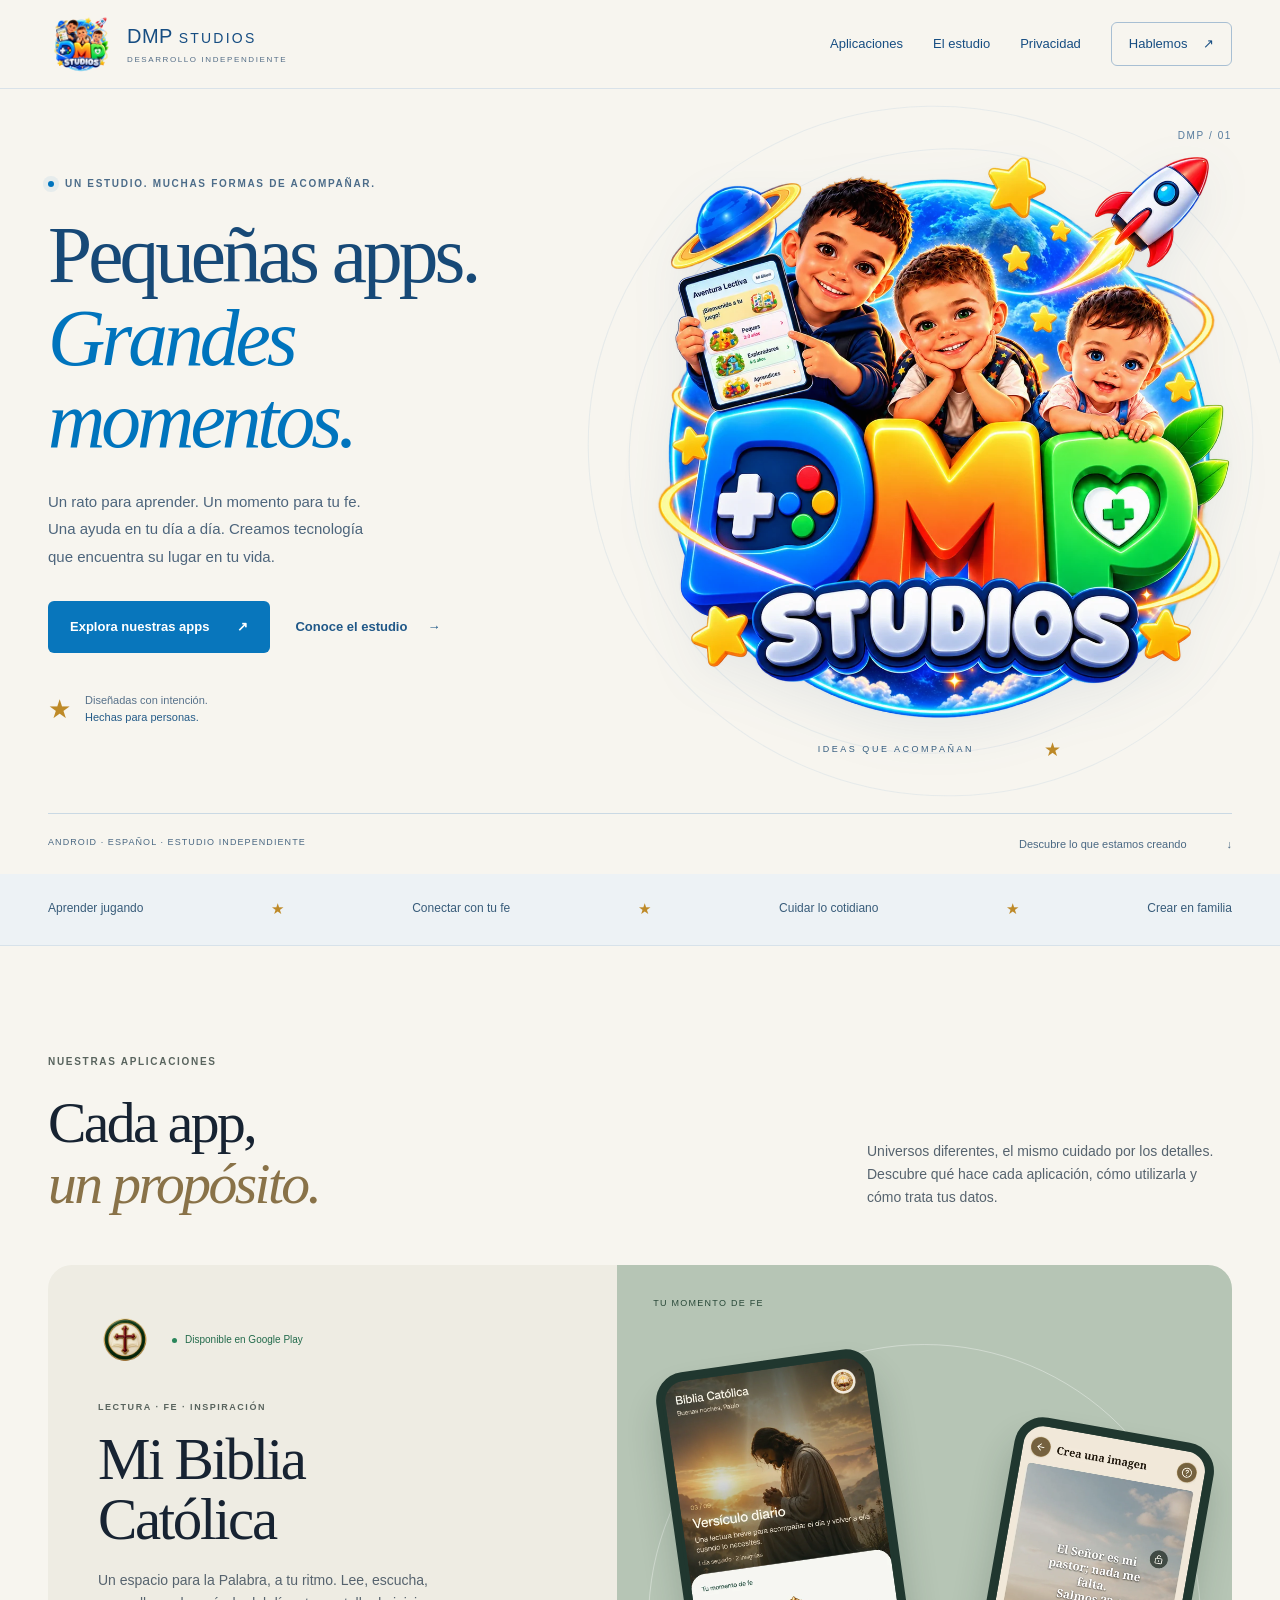
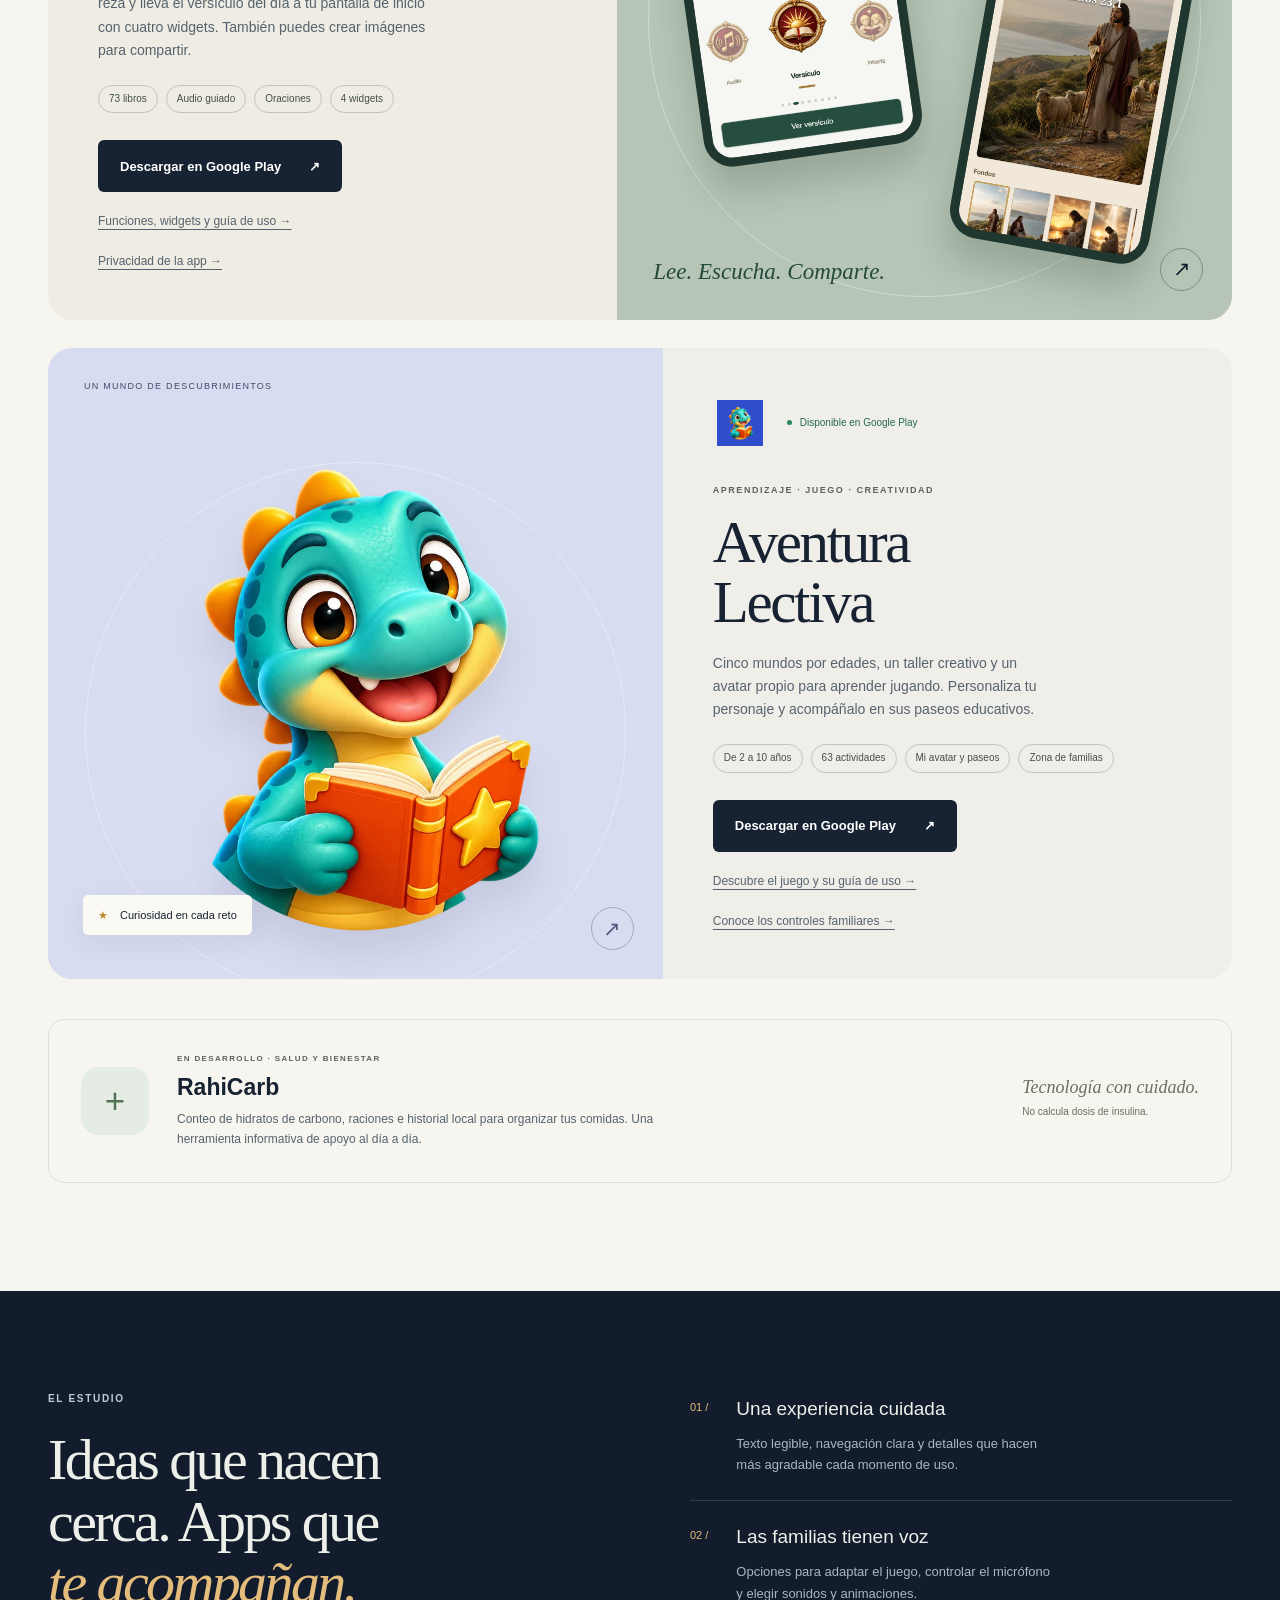
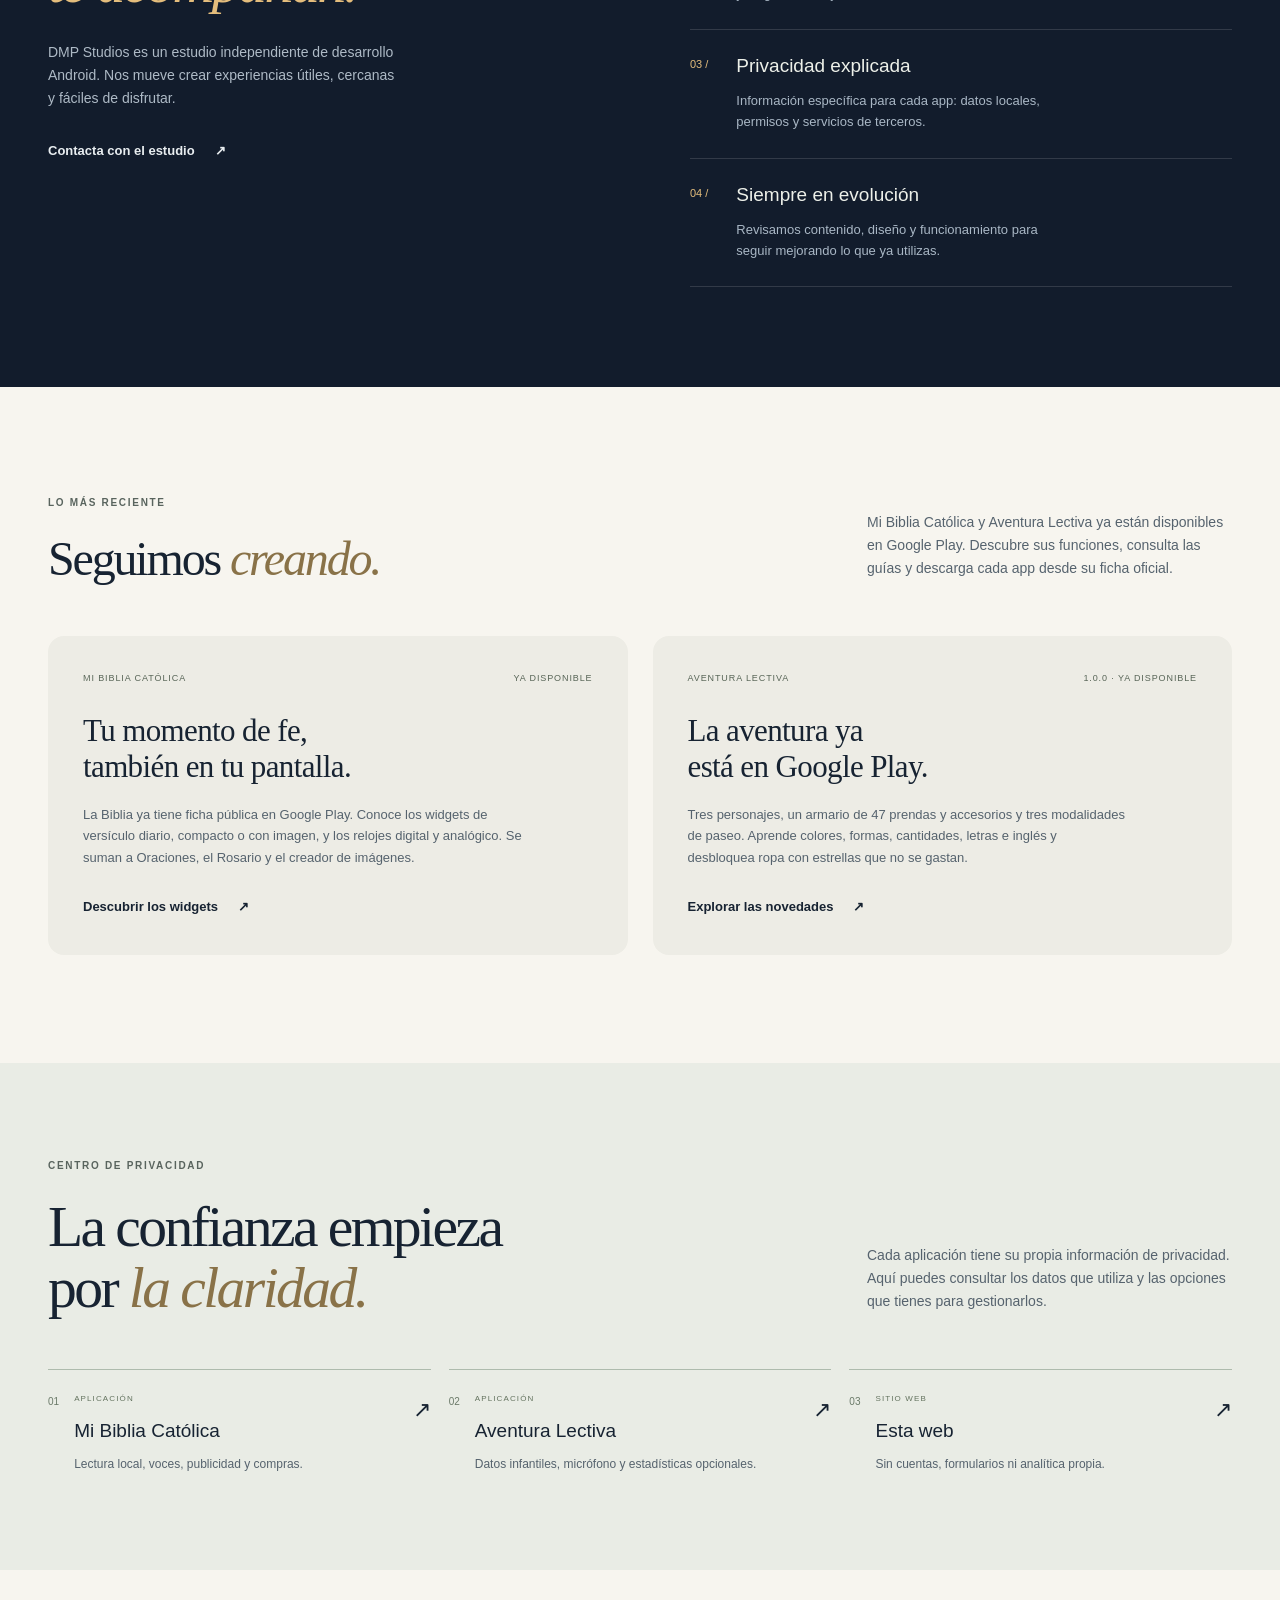
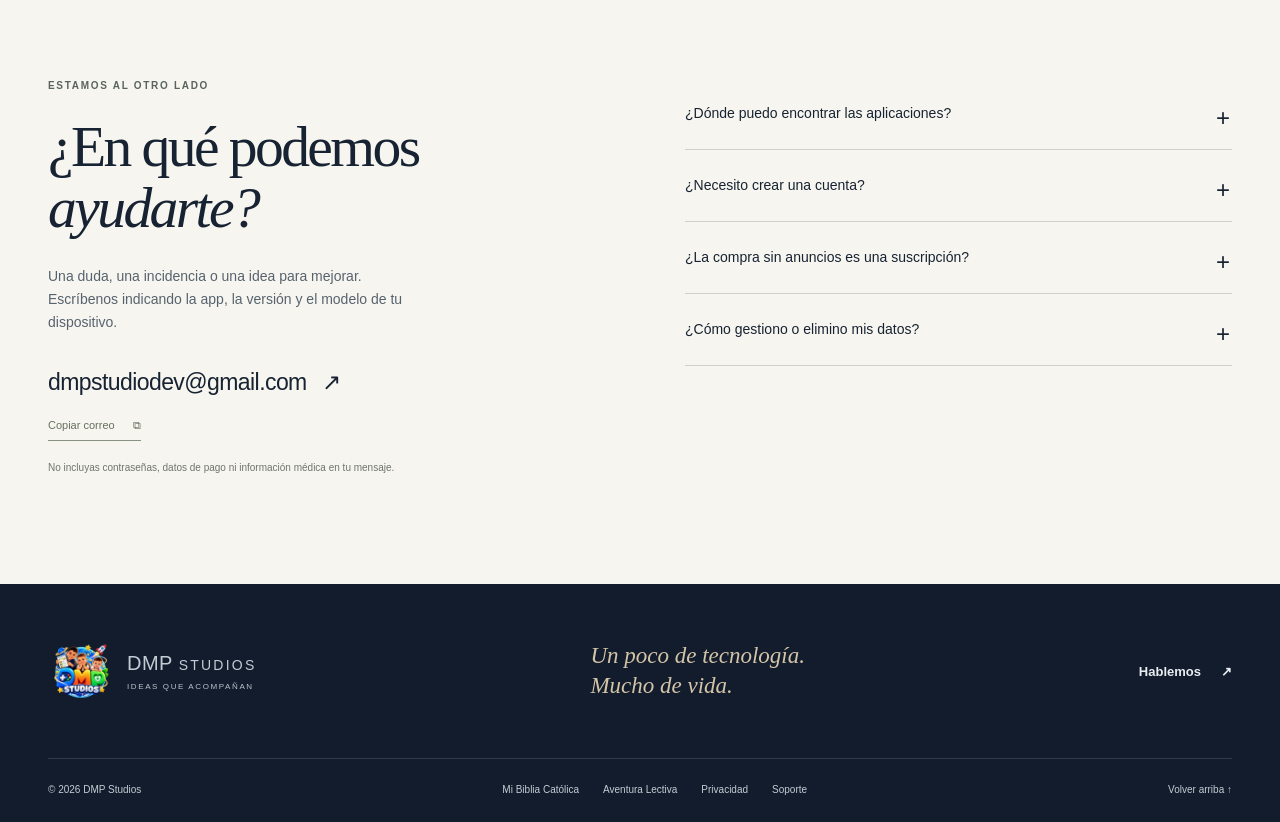
==== commit bd160bbf: "Publish Aventura Lectiva Google Play availability and download links" ====
--- a/index.html
+++ b/index.html
@@ -32,13 +32,13 @@
     <div class="purpose-strip" aria-label="Áreas del estudio"><div class="wrap"><span>Aprender jugando</span><i class="decorative-star" aria-hidden="true">★</i><span>Conectar con tu fe</span><i class="decorative-star" aria-hidden="true">★</i><span>Cuidar lo cotidiano</span><i class="decorative-star" aria-hidden="true">★</i><span>Crear en familia</span></div></div>
     <section class="section wrap" id="aplicaciones"><div class="section-heading"><div><p class="eyebrow">NUESTRAS APLICACIONES</p><h2>Cada app,<br><em>un propósito.</em></h2></div><p>Universos diferentes, el mismo cuidado por los detalles. Descubre qué hace cada aplicación, cómo utilizarla y cómo trata tus datos.</p></div>
       <article class="product-showcase bible-showcase"><div class="product-copy"><div class="product-top"><img src="./assets/bible-icon.webp" alt="" width="60" height="60" loading="lazy"><span class="status status-live"><span></span>Disponible en Google Play</span></div><p class="eyebrow">LECTURA · FE · INSPIRACIÓN</p><h3>Mi Biblia<br>Católica</h3><p>Un espacio para la Palabra, a tu ritmo. Lee, escucha, reza y lleva el versículo del día a tu pantalla de inicio con cuatro widgets. También puedes crear imágenes para compartir.</p><ul class="feature-tags"><li>73 libros</li><li>Audio guiado</li><li>Oraciones</li><li>4 widgets</li></ul><a class="button button-ink" href="https://play.google.com/store/apps/details?id=com.rodri.bibliacatolica" target="_blank" rel="noopener noreferrer">Descargar en Google Play <span aria-hidden="true">↗</span></a><a class="quiet-link" href="./biblia.html">Funciones, widgets y guía de uso →</a><a class="quiet-link" href="./privacidad-biblia.html">Privacidad de la app →</a></div><a class="product-stage bible-stage" href="./biblia.html" aria-label="Explorar Mi Biblia Católica"><span class="stage-orbit" aria-hidden="true"></span><span class="stage-label">TU MOMENTO DE FE</span><div class="phone phone-main"><img src="./assets/bible-home.webp" alt="Inicio de Mi Biblia Católica" width="720" height="1354" loading="lazy"></div><div class="phone phone-side"><img src="./assets/bible-art.webp" alt="Creador de imágenes con el Salmo 23" width="720" height="1600" loading="lazy"></div><span class="stage-note">Lee. Escucha. Comparte.</span><span class="stage-arrow" aria-hidden="true">↗</span></a></article>
-      <article class="product-showcase game-showcase"><a class="product-stage game-stage" href="./juego.html" aria-label="Explorar Aventura Lectiva"><span class="stage-orbit" aria-hidden="true"></span><span class="stage-label">UN MUNDO DE DESCUBRIMIENTOS</span><img class="stage-mascot" src="./assets/game-mascot.webp" alt="Dinosaurio de Aventura Lectiva leyendo un libro" width="900" height="900" loading="lazy"><div class="floating-chip"><span class="decorative-star" aria-hidden="true">★</span>Curiosidad en cada reto</div><span class="stage-arrow" aria-hidden="true">↗</span></a><div class="product-copy"><div class="product-top"><img src="./assets/game-icon.webp" alt="" width="60" height="60" loading="lazy"><span class="status status-review"><span></span>En revisión en Google Play</span></div><p class="eyebrow">APRENDIZAJE · JUEGO · CREATIVIDAD</p><h3>Aventura<br>Lectiva</h3><p>Cinco mundos por edades, un taller creativo y un avatar propio para aprender jugando. Personaliza tu personaje y acompáñalo en sus paseos educativos.</p><ul class="feature-tags"><li>De 2 a 10 años</li><li>63 actividades</li><li>Mi avatar y paseos</li><li>Zona de familias</li></ul><a class="button button-ink" href="./juego.html">Entra en la aventura <span aria-hidden="true">↗</span></a><a class="quiet-link" href="./juego.html#familias">Conoce los controles familiares →</a></div></article>
+      <article class="product-showcase game-showcase"><a class="product-stage game-stage" href="./juego.html" aria-label="Explorar Aventura Lectiva"><span class="stage-orbit" aria-hidden="true"></span><span class="stage-label">UN MUNDO DE DESCUBRIMIENTOS</span><img class="stage-mascot" src="./assets/game-mascot.webp" alt="Dinosaurio de Aventura Lectiva leyendo un libro" width="900" height="900" loading="lazy"><div class="floating-chip"><span class="decorative-star" aria-hidden="true">★</span>Curiosidad en cada reto</div><span class="stage-arrow" aria-hidden="true">↗</span></a><div class="product-copy"><div class="product-top"><img src="./assets/game-icon.webp" alt="" width="60" height="60" loading="lazy"><span class="status status-live"><span></span>Disponible en Google Play</span></div><p class="eyebrow">APRENDIZAJE · JUEGO · CREATIVIDAD</p><h3>Aventura<br>Lectiva</h3><p>Cinco mundos por edades, un taller creativo y un avatar propio para aprender jugando. Personaliza tu personaje y acompáñalo en sus paseos educativos.</p><ul class="feature-tags"><li>De 2 a 10 años</li><li>63 actividades</li><li>Mi avatar y paseos</li><li>Zona de familias</li></ul><a class="button button-ink" href="https://play.google.com/store/apps/details?id=com.rodri.juegolectivo" target="_blank" rel="noopener noreferrer">Descargar en Google Play <span aria-hidden="true">↗</span></a><a class="quiet-link" href="./juego.html">Descubre el juego y su guía de uso →</a><a class="quiet-link" href="./juego.html#familias">Conoce los controles familiares →</a></div></article>
       <article class="next-project"><div class="next-icon" aria-hidden="true">+</div><div><p class="eyebrow">EN DESARROLLO · SALUD Y BIENESTAR</p><h3>RahiCarb</h3><p>Conteo de hidratos de carbono, raciones e historial local para organizar tus comidas. Una herramienta informativa de apoyo al día a día.</p></div><span class="next-caption">Tecnología con cuidado.<br><small>No calcula dosis de insulina.</small></span></article>
     </section>
     <section class="studio-section" id="estudio"><div class="wrap studio-grid"><div><p class="eyebrow light">EL ESTUDIO</p><h2>Ideas que nacen<br>cerca. Apps que<br><em>te acompañan.</em></h2><p class="studio-lead">DMP Studios es un estudio independiente de desarrollo Android. Nos mueve crear experiencias útiles, cercanas y fáciles de disfrutar.</p><a class="text-link light-link" href="mailto:dmpstudiodev@gmail.com">Contacta con el estudio <span aria-hidden="true">↗</span></a></div><div class="principles" id="principios"><article><span>01 /</span><div><h3>Una experiencia cuidada</h3><p>Texto legible, navegación clara y detalles que hacen más agradable cada momento de uso.</p></div></article><article><span>02 /</span><div><h3>Las familias tienen voz</h3><p>Opciones para adaptar el juego, controlar el micrófono y elegir sonidos y animaciones.</p></div></article><article><span>03 /</span><div><h3>Privacidad explicada</h3><p>Información específica para cada app: datos locales, permisos y servicios de terceros.</p></div></article><article><span>04 /</span><div><h3>Siempre en evolución</h3><p>Revisamos contenido, diseño y funcionamiento para seguir mejorando lo que ya utilizas.</p></div></article></div></div></section>
-    <section class="section wrap" id="novedades"><div class="section-heading compact"><div><p class="eyebrow">LO MÁS RECIENTE</p><h2>Seguimos <em>creando.</em></h2></div><p>Mi Biblia Católica ya está disponible en Google Play. Descubre sus widgets y las novedades de Aventura Lectiva, que mantiene su estado de revisión.</p></div><div class="news-grid"><article class="news-card"><div class="news-meta"><span>MI BIBLIA CATÓLICA</span><span>YA DISPONIBLE</span></div><h3>Tu momento de fe,<br>también en tu pantalla.</h3><p>La Biblia ya tiene ficha pública en Google Play. Conoce los widgets de versículo diario, compacto o con imagen, y los relojes digital y analógico. Se suman a Oraciones, el Rosario y el creador de imágenes.</p><a class="text-link" href="./biblia.html#widgets">Descubrir los widgets <span aria-hidden="true">↗</span></a></article><article class="news-card"><div class="news-meta"><span>AVENTURA LECTIVA</span><span>1.0.0 · EN REVISIÓN</span></div><h3>Tu avatar también<br>sale de aventura.</h3><p>Tres personajes, un armario de 47 prendas y accesorios y tres modalidades de paseo. Aprende colores, formas, cantidades, letras e inglés y desbloquea ropa con estrellas que no se gastan.</p><a class="text-link" href="./juego.html#novedades">Explorar las novedades <span aria-hidden="true">↗</span></a></article></div></section>
+    <section class="section wrap" id="novedades"><div class="section-heading compact"><div><p class="eyebrow">LO MÁS RECIENTE</p><h2>Seguimos <em>creando.</em></h2></div><p>Mi Biblia Católica y Aventura Lectiva ya están disponibles en Google Play. Descubre sus funciones, consulta las guías y descarga cada app desde su ficha oficial.</p></div><div class="news-grid"><article class="news-card"><div class="news-meta"><span>MI BIBLIA CATÓLICA</span><span>YA DISPONIBLE</span></div><h3>Tu momento de fe,<br>también en tu pantalla.</h3><p>La Biblia ya tiene ficha pública en Google Play. Conoce los widgets de versículo diario, compacto o con imagen, y los relojes digital y analógico. Se suman a Oraciones, el Rosario y el creador de imágenes.</p><a class="text-link" href="./biblia.html#widgets">Descubrir los widgets <span aria-hidden="true">↗</span></a></article><article class="news-card"><div class="news-meta"><span>AVENTURA LECTIVA</span><span>1.0.0 · YA DISPONIBLE</span></div><h3>La aventura ya<br>está en Google Play.</h3><p>Tres personajes, un armario de 47 prendas y accesorios y tres modalidades de paseo. Aprende colores, formas, cantidades, letras e inglés y desbloquea ropa con estrellas que no se gastan.</p><a class="text-link" href="./juego.html#novedades">Explorar las novedades <span aria-hidden="true">↗</span></a></article></div></section>
     <section class="privacy-section" id="privacidad"><div class="wrap"><div class="section-heading"><div><p class="eyebrow">CENTRO DE PRIVACIDAD</p><h2>La confianza empieza<br>por <em>la claridad.</em></h2></div><p>Cada aplicación tiene su propia información de privacidad. Aquí puedes consultar los datos que utiliza y las opciones que tienes para gestionarlos.</p></div><div class="privacy-links"><a href="./privacidad-biblia.html"><span class="privacy-index">01</span><div><small>APLICACIÓN</small><h3>Mi Biblia Católica</h3><p>Lectura local, voces, publicidad y compras.</p></div><span aria-hidden="true">↗</span></a><a href="./privacidad-aventura.html"><span class="privacy-index">02</span><div><small>APLICACIÓN</small><h3>Aventura Lectiva</h3><p>Datos infantiles, micrófono y estadísticas opcionales.</p></div><span aria-hidden="true">↗</span></a><a href="./privacidad-web.html"><span class="privacy-index">03</span><div><small>SITIO WEB</small><h3>Esta web</h3><p>Sin cuentas, formularios ni analítica propia.</p></div><span aria-hidden="true">↗</span></a></div></div></section>
-    <section class="section wrap support-section" id="soporte"><div class="support-copy"><p class="eyebrow">ESTAMOS AL OTRO LADO</p><h2>¿En qué podemos<br><em>ayudarte?</em></h2><p>Una duda, una incidencia o una idea para mejorar. Escríbenos indicando la app, la versión y el modelo de tu dispositivo.</p><a class="contact-email" href="mailto:dmpstudiodev@gmail.com">dmpstudiodev@gmail.com <span aria-hidden="true">↗</span></a><button class="copy-email" type="button" data-copy-email>Copiar correo <span aria-hidden="true">⧉</span></button><p class="sr-only" role="status" data-copy-status></p><small>No incluyas contraseñas, datos de pago ni información médica en tu mensaje.</small></div><div class="faq-list"><details><summary>¿Dónde puedo encontrar las aplicaciones?</summary><p>Mi Biblia Católica ya está disponible: <a href="https://play.google.com/store/apps/details?id=com.rodri.bibliacatolica" target="_blank" rel="noopener noreferrer">descárgala desde Google Play</a>. La disponibilidad depende de la compatibilidad y del país de tu cuenta. Aventura Lectiva sigue en revisión; añadiremos su enlace cuando la ficha sea pública. Puedes consultar las funciones, manuales y privacidad de ambas aplicaciones.</p></details><details><summary>¿Necesito crear una cuenta?</summary><p>Mi Biblia Católica y Aventura Lectiva funcionan sin una cuenta propia. El perfil opcional y el progreso se conservan en el dispositivo. Las compras y las actualizaciones utilizan Google Play.</p></details><details><summary>¿La compra sin anuncios es una suscripción?</summary><p>Ambas apps incluyen una compra única opcional para quitar la publicidad. El precio se muestra en Google Play antes de confirmar. Puedes restaurarla con la misma cuenta de compra.</p></details><details><summary>¿Cómo gestiono o elimino mis datos?</summary><p>Consulta la política de tu aplicación para conocer sus opciones. Borrar los datos de la app en Android elimina el progreso local. Las estadísticas o datos recibidos por terceros tienen un tratamiento separado.</p><a href="#privacidad">Ir al centro de privacidad →</a></details></div></section>
+    <section class="section wrap support-section" id="soporte"><div class="support-copy"><p class="eyebrow">ESTAMOS AL OTRO LADO</p><h2>¿En qué podemos<br><em>ayudarte?</em></h2><p>Una duda, una incidencia o una idea para mejorar. Escríbenos indicando la app, la versión y el modelo de tu dispositivo.</p><a class="contact-email" href="mailto:dmpstudiodev@gmail.com">dmpstudiodev@gmail.com <span aria-hidden="true">↗</span></a><button class="copy-email" type="button" data-copy-email>Copiar correo <span aria-hidden="true">⧉</span></button><p class="sr-only" role="status" data-copy-status></p><small>No incluyas contraseñas, datos de pago ni información médica en tu mensaje.</small></div><div class="faq-list"><details><summary>¿Dónde puedo encontrar las aplicaciones?</summary><p>Mi Biblia Católica ya está disponible: <a href="https://play.google.com/store/apps/details?id=com.rodri.bibliacatolica" target="_blank" rel="noopener noreferrer">descárgala desde Google Play</a>. La disponibilidad depende de la compatibilidad y del país de tu cuenta. Aventura Lectiva también está disponible: <a href="https://play.google.com/store/apps/details?id=com.rodri.juegolectivo" target="_blank" rel="noopener noreferrer">descarga el juego desde Google Play</a>. Puedes consultar las funciones, manuales y privacidad de ambas aplicaciones.</p></details><details><summary>¿Necesito crear una cuenta?</summary><p>Mi Biblia Católica y Aventura Lectiva funcionan sin una cuenta propia. El perfil opcional y el progreso se conservan en el dispositivo. Las compras y las actualizaciones utilizan Google Play.</p></details><details><summary>¿La compra sin anuncios es una suscripción?</summary><p>Ambas apps incluyen una compra única opcional para quitar la publicidad. El precio se muestra en Google Play antes de confirmar. Puedes restaurarla con la misma cuenta de compra.</p></details><details><summary>¿Cómo gestiono o elimino mis datos?</summary><p>Consulta la política de tu aplicación para conocer sus opciones. Borrar los datos de la app en Android elimina el progreso local. Las estadísticas o datos recibidos por terceros tienen un tratamiento separado.</p><a href="#privacidad">Ir al centro de privacidad →</a></details></div></section>
   </main>
   <footer class="site-footer"><div class="wrap footer-top"><a class="brand" href="./index.html"><img src="./assets/studio-mark.webp?v=20261013-3" width="52" height="52" alt=""><span>DMP <b>STUDIOS</b><small>IDEAS QUE ACOMPAÑAN</small></span></a><p>Un poco de tecnología.<br>Mucho de vida.</p><a class="text-link light-link" href="mailto:dmpstudiodev@gmail.com">Hablemos <span aria-hidden="true">↗</span></a></div><div class="wrap footer-bottom"><p>© <span data-year>2026</span> DMP Studios</p><nav aria-label="Navegación secundaria"><a href="./biblia.html">Mi Biblia Católica</a><a href="./juego.html">Aventura Lectiva</a><a href="#privacidad">Privacidad</a><a href="#soporte">Soporte</a></nav><a href="#inicio">Volver arriba ↑</a></div></footer>
   <script src="./app.js?v=20261013-3" defer></script>
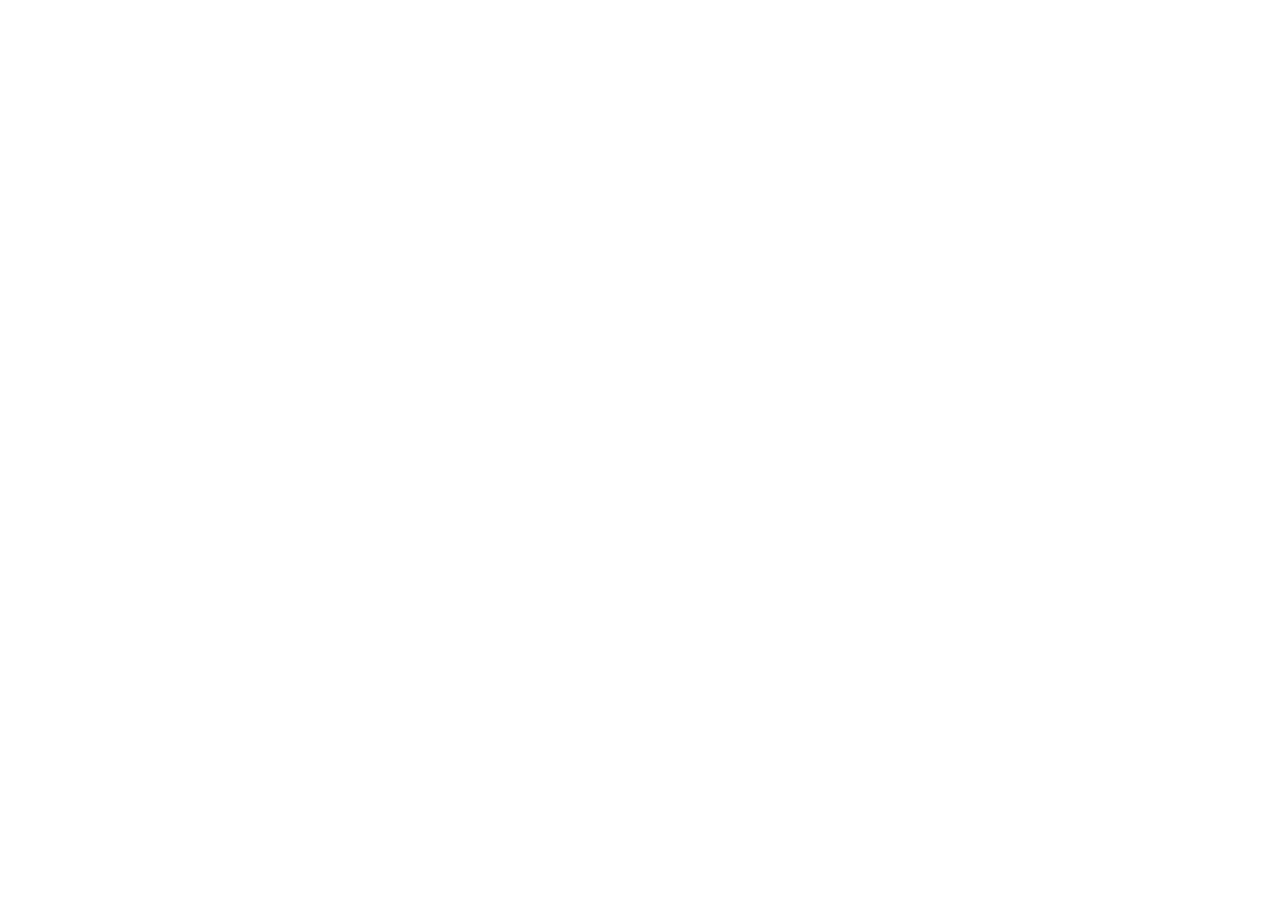
==== commit d9f9a1e2: "Redesign DMP Studios with animated app showcase and upcoming releases" ====
--- a/index.html
+++ b/index.html
@@ -1,45 +1,21 @@
 <!doctype html>
 <html lang="es">
-<head>
-  <meta charset="utf-8"><meta name="viewport" content="width=device-width, initial-scale=1">
-  <title>DMP Studios · Ideas que acompañan</title>
-  <meta name="description" content="Estudio independiente de aplicaciones Android. Descubre Mi Biblia Católica, Aventura Lectiva y RahiCarb: experiencias para aprender, conectar y cuidar el día a día.">
-  <meta name="theme-color" content="#121c2c"><meta name="robots" content="index, follow">
-  <link rel="canonical" href="https://pablorodriguezdev.github.io/dmp-studios/">
-  <meta property="og:type" content="website"><meta property="og:locale" content="es_ES"><meta property="og:site_name" content="DMP Studios">
-  <meta property="og:title" content="DMP Studios · Ideas que acompañan"><meta property="og:description" content="Aplicaciones con propósito. Experiencias para aprender, conectar y cuidar el día a día.">
-  <meta property="og:url" content="https://pablorodriguezdev.github.io/dmp-studios/"><meta property="og:image" content="https://pablorodriguezdev.github.io/dmp-studios/dmp-studios-logo.png">
-  <link rel="icon" href="./assets/studio-mark.webp?v=20261013-3" type="image/webp"><link rel="stylesheet" href="./styles.css?v=20261023-widgets">
-  <script type="application/ld+json">{"@context":"https://schema.org","@type":"Organization","name":"DMP Studios","url":"https://pablorodriguezdev.github.io/dmp-studios/","logo":"https://pablorodriguezdev.github.io/dmp-studios/dmp-studios-logo.png","email":"dmpstudiodev@gmail.com"}</script>
-</head>
-<body class="home-page">
-  <a class="skip-link" href="#contenido">Saltar al contenido</a>
-  <header class="site-header" data-header><div class="nav-shell">
-    <a class="brand" href="./index.html" aria-label="DMP Studios, inicio"><img src="./assets/studio-mark.webp?v=20261013-3" width="52" height="52" alt=""><span>DMP <b>STUDIOS</b><small>DESARROLLO INDEPENDIENTE</small></span></a>
-    <button class="menu-toggle" type="button" aria-expanded="false" aria-controls="site-nav" data-menu-toggle><span></span><span></span><span class="sr-only" data-menu-label>Abrir menú</span></button>
-    <nav id="site-nav" class="site-nav" aria-label="Navegación principal" data-nav><a href="#aplicaciones">Aplicaciones</a><a href="#estudio">El estudio</a><a href="#privacidad">Privacidad</a><a class="nav-cta" href="#soporte">Hablemos <span aria-hidden="true">↗</span></a></nav>
-  </div></header>
-  <main id="contenido">
-    <section class="studio-hero" id="inicio"><div class="hero-inner wrap">
-      <div class="hero-copy"><p class="eyebrow light"><span class="signal"></span> UN ESTUDIO. MUCHAS FORMAS DE ACOMPAÑAR.</p>
-        <h1>Pequeñas apps.<br><em>Grandes<br class="desktop-break"> momentos.</em></h1>
-        <p class="hero-intro">Un rato para aprender. Un momento para tu fe.<br class="desktop-break"> Una ayuda en tu día a día. Creamos tecnología<br class="desktop-break"> que encuentra su lugar en tu vida.</p>
-        <div class="actions"><a class="button button-gold" href="#aplicaciones">Explora nuestras apps <span aria-hidden="true">↗</span></a><a class="text-link light-link" href="#estudio">Conoce el estudio <span aria-hidden="true">→</span></a></div>
-        <div class="hero-footnote"><span class="decorative-star" aria-hidden="true">★</span><p>Diseñadas con intención.<br><strong>Hechas para personas.</strong></p></div>
-      </div>
-      <div class="studio-art"><div class="orbit orbit-one" aria-hidden="true"></div><div class="orbit orbit-two" aria-hidden="true"></div><span class="art-index" aria-hidden="true">DMP / 01</span><img class="studio-logo" src="./assets/studio-logo.webp" alt="Nuevo logo de DMP Studios: tres niños sobre las letras DMP, un planeta y un cohete" width="1100" height="1100" fetchpriority="high"><div class="art-caption"><span>IDEAS QUE ACOMPAÑAN</span><span class="decorative-star" aria-hidden="true">★</span></div></div>
-    </div><div class="hero-bottom wrap"><span>ANDROID · ESPAÑOL · ESTUDIO INDEPENDIENTE</span><a href="#aplicaciones">Descubre lo que estamos creando <span aria-hidden="true">↓</span></a></div></section>
-    <div class="purpose-strip" aria-label="Áreas del estudio"><div class="wrap"><span>Aprender jugando</span><i class="decorative-star" aria-hidden="true">★</i><span>Conectar con tu fe</span><i class="decorative-star" aria-hidden="true">★</i><span>Cuidar lo cotidiano</span><i class="decorative-star" aria-hidden="true">★</i><span>Crear en familia</span></div></div>
-    <section class="section wrap" id="aplicaciones"><div class="section-heading"><div><p class="eyebrow">NUESTRAS APLICACIONES</p><h2>Cada app,<br><em>un propósito.</em></h2></div><p>Universos diferentes, el mismo cuidado por los detalles. Descubre qué hace cada aplicación, cómo utilizarla y cómo trata tus datos.</p></div>
-      <article class="product-showcase bible-showcase"><div class="product-copy"><div class="product-top"><img src="./assets/bible-icon.webp" alt="" width="60" height="60" loading="lazy"><span class="status status-live"><span></span>Disponible en Google Play</span></div><p class="eyebrow">LECTURA · FE · INSPIRACIÓN</p><h3>Mi Biblia<br>Católica</h3><p>Un espacio para la Palabra, a tu ritmo. Lee, escucha, reza y lleva el versículo del día a tu pantalla de inicio con cuatro widgets. También puedes crear imágenes para compartir.</p><ul class="feature-tags"><li>73 libros</li><li>Audio guiado</li><li>Oraciones</li><li>4 widgets</li></ul><a class="button button-ink" href="https://play.google.com/store/apps/details?id=com.rodri.bibliacatolica" target="_blank" rel="noopener noreferrer">Descargar en Google Play <span aria-hidden="true">↗</span></a><a class="quiet-link" href="./biblia.html">Funciones, widgets y guía de uso →</a><a class="quiet-link" href="./privacidad-biblia.html">Privacidad de la app →</a></div><a class="product-stage bible-stage" href="./biblia.html" aria-label="Explorar Mi Biblia Católica"><span class="stage-orbit" aria-hidden="true"></span><span class="stage-label">TU MOMENTO DE FE</span><div class="phone phone-main"><img src="./assets/bible-home.webp" alt="Inicio de Mi Biblia Católica" width="720" height="1354" loading="lazy"></div><div class="phone phone-side"><img src="./assets/bible-art.webp" alt="Creador de imágenes con el Salmo 23" width="720" height="1600" loading="lazy"></div><span class="stage-note">Lee. Escucha. Comparte.</span><span class="stage-arrow" aria-hidden="true">↗</span></a></article>
-      <article class="product-showcase game-showcase"><a class="product-stage game-stage" href="./juego.html" aria-label="Explorar Aventura Lectiva"><span class="stage-orbit" aria-hidden="true"></span><span class="stage-label">UN MUNDO DE DESCUBRIMIENTOS</span><img class="stage-mascot" src="./assets/game-mascot.webp" alt="Dinosaurio de Aventura Lectiva leyendo un libro" width="900" height="900" loading="lazy"><div class="floating-chip"><span class="decorative-star" aria-hidden="true">★</span>Curiosidad en cada reto</div><span class="stage-arrow" aria-hidden="true">↗</span></a><div class="product-copy"><div class="product-top"><img src="./assets/game-icon.webp" alt="" width="60" height="60" loading="lazy"><span class="status status-live"><span></span>Disponible en Google Play</span></div><p class="eyebrow">APRENDIZAJE · JUEGO · CREATIVIDAD</p><h3>Aventura<br>Lectiva</h3><p>Cinco mundos por edades, un taller creativo y un avatar propio para aprender jugando. Personaliza tu personaje y acompáñalo en sus paseos educativos.</p><ul class="feature-tags"><li>De 2 a 10 años</li><li>63 actividades</li><li>Mi avatar y paseos</li><li>Zona de familias</li></ul><a class="button button-ink" href="https://play.google.com/store/apps/details?id=com.rodri.juegolectivo" target="_blank" rel="noopener noreferrer">Descargar en Google Play <span aria-hidden="true">↗</span></a><a class="quiet-link" href="./juego.html">Descubre el juego y su guía de uso →</a><a class="quiet-link" href="./juego.html#familias">Conoce los controles familiares →</a></div></article>
-      <article class="next-project"><div class="next-icon" aria-hidden="true">+</div><div><p class="eyebrow">EN DESARROLLO · SALUD Y BIENESTAR</p><h3>RahiCarb</h3><p>Conteo de hidratos de carbono, raciones e historial local para organizar tus comidas. Una herramienta informativa de apoyo al día a día.</p></div><span class="next-caption">Tecnología con cuidado.<br><small>No calcula dosis de insulina.</small></span></article>
-    </section>
-    <section class="studio-section" id="estudio"><div class="wrap studio-grid"><div><p class="eyebrow light">EL ESTUDIO</p><h2>Ideas que nacen<br>cerca. Apps que<br><em>te acompañan.</em></h2><p class="studio-lead">DMP Studios es un estudio independiente de desarrollo Android. Nos mueve crear experiencias útiles, cercanas y fáciles de disfrutar.</p><a class="text-link light-link" href="mailto:dmpstudiodev@gmail.com">Contacta con el estudio <span aria-hidden="true">↗</span></a></div><div class="principles" id="principios"><article><span>01 /</span><div><h3>Una experiencia cuidada</h3><p>Texto legible, navegación clara y detalles que hacen más agradable cada momento de uso.</p></div></article><article><span>02 /</span><div><h3>Las familias tienen voz</h3><p>Opciones para adaptar el juego, controlar el micrófono y elegir sonidos y animaciones.</p></div></article><article><span>03 /</span><div><h3>Privacidad explicada</h3><p>Información específica para cada app: datos locales, permisos y servicios de terceros.</p></div></article><article><span>04 /</span><div><h3>Siempre en evolución</h3><p>Revisamos contenido, diseño y funcionamiento para seguir mejorando lo que ya utilizas.</p></div></article></div></div></section>
-    <section class="section wrap" id="novedades"><div class="section-heading compact"><div><p class="eyebrow">LO MÁS RECIENTE</p><h2>Seguimos <em>creando.</em></h2></div><p>Mi Biblia Católica y Aventura Lectiva ya están disponibles en Google Play. Descubre sus funciones, consulta las guías y descarga cada app desde su ficha oficial.</p></div><div class="news-grid"><article class="news-card"><div class="news-meta"><span>MI BIBLIA CATÓLICA</span><span>YA DISPONIBLE</span></div><h3>Tu momento de fe,<br>también en tu pantalla.</h3><p>La Biblia ya tiene ficha pública en Google Play. Conoce los widgets de versículo diario, compacto o con imagen, y los relojes digital y analógico. Se suman a Oraciones, el Rosario y el creador de imágenes.</p><a class="text-link" href="./biblia.html#widgets">Descubrir los widgets <span aria-hidden="true">↗</span></a></article><article class="news-card"><div class="news-meta"><span>AVENTURA LECTIVA</span><span>1.0.0 · YA DISPONIBLE</span></div><h3>La aventura ya<br>está en Google Play.</h3><p>Tres personajes, un armario de 47 prendas y accesorios y tres modalidades de paseo. Aprende colores, formas, cantidades, letras e inglés y desbloquea ropa con estrellas que no se gastan.</p><a class="text-link" href="./juego.html#novedades">Explorar las novedades <span aria-hidden="true">↗</span></a></article></div></section>
-    <section class="privacy-section" id="privacidad"><div class="wrap"><div class="section-heading"><div><p class="eyebrow">CENTRO DE PRIVACIDAD</p><h2>La confianza empieza<br>por <em>la claridad.</em></h2></div><p>Cada aplicación tiene su propia información de privacidad. Aquí puedes consultar los datos que utiliza y las opciones que tienes para gestionarlos.</p></div><div class="privacy-links"><a href="./privacidad-biblia.html"><span class="privacy-index">01</span><div><small>APLICACIÓN</small><h3>Mi Biblia Católica</h3><p>Lectura local, voces, publicidad y compras.</p></div><span aria-hidden="true">↗</span></a><a href="./privacidad-aventura.html"><span class="privacy-index">02</span><div><small>APLICACIÓN</small><h3>Aventura Lectiva</h3><p>Datos infantiles, micrófono y estadísticas opcionales.</p></div><span aria-hidden="true">↗</span></a><a href="./privacidad-web.html"><span class="privacy-index">03</span><div><small>SITIO WEB</small><h3>Esta web</h3><p>Sin cuentas, formularios ni analítica propia.</p></div><span aria-hidden="true">↗</span></a></div></div></section>
-    <section class="section wrap support-section" id="soporte"><div class="support-copy"><p class="eyebrow">ESTAMOS AL OTRO LADO</p><h2>¿En qué podemos<br><em>ayudarte?</em></h2><p>Una duda, una incidencia o una idea para mejorar. Escríbenos indicando la app, la versión y el modelo de tu dispositivo.</p><a class="contact-email" href="mailto:dmpstudiodev@gmail.com">dmpstudiodev@gmail.com <span aria-hidden="true">↗</span></a><button class="copy-email" type="button" data-copy-email>Copiar correo <span aria-hidden="true">⧉</span></button><p class="sr-only" role="status" data-copy-status></p><small>No incluyas contraseñas, datos de pago ni información médica en tu mensaje.</small></div><div class="faq-list"><details><summary>¿Dónde puedo encontrar las aplicaciones?</summary><p>Mi Biblia Católica ya está disponible: <a href="https://play.google.com/store/apps/details?id=com.rodri.bibliacatolica" target="_blank" rel="noopener noreferrer">descárgala desde Google Play</a>. La disponibilidad depende de la compatibilidad y del país de tu cuenta. Aventura Lectiva también está disponible: <a href="https://play.google.com/store/apps/details?id=com.rodri.juegolectivo" target="_blank" rel="noopener noreferrer">descarga el juego desde Google Play</a>. Puedes consultar las funciones, manuales y privacidad de ambas aplicaciones.</p></details><details><summary>¿Necesito crear una cuenta?</summary><p>Mi Biblia Católica y Aventura Lectiva funcionan sin una cuenta propia. El perfil opcional y el progreso se conservan en el dispositivo. Las compras y las actualizaciones utilizan Google Play.</p></details><details><summary>¿La compra sin anuncios es una suscripción?</summary><p>Ambas apps incluyen una compra única opcional para quitar la publicidad. El precio se muestra en Google Play antes de confirmar. Puedes restaurarla con la misma cuenta de compra.</p></details><details><summary>¿Cómo gestiono o elimino mis datos?</summary><p>Consulta la política de tu aplicación para conocer sus opciones. Borrar los datos de la app en Android elimina el progreso local. Las estadísticas o datos recibidos por terceros tienen un tratamiento separado.</p><a href="#privacidad">Ir al centro de privacidad →</a></details></div></section>
-  </main>
-  <footer class="site-footer"><div class="wrap footer-top"><a class="brand" href="./index.html"><img src="./assets/studio-mark.webp?v=20261013-3" width="52" height="52" alt=""><span>DMP <b>STUDIOS</b><small>IDEAS QUE ACOMPAÑAN</small></span></a><p>Un poco de tecnología.<br>Mucho de vida.</p><a class="text-link light-link" href="mailto:dmpstudiodev@gmail.com">Hablemos <span aria-hidden="true">↗</span></a></div><div class="wrap footer-bottom"><p>© <span data-year>2026</span> DMP Studios</p><nav aria-label="Navegación secundaria"><a href="./biblia.html">Mi Biblia Católica</a><a href="./juego.html">Aventura Lectiva</a><a href="#privacidad">Privacidad</a><a href="#soporte">Soporte</a></nav><a href="#inicio">Volver arriba ↑</a></div></footer>
-  <script src="./app.js?v=20261013-3" defer></script>
-</body></html>
+  <head>
+    <meta charset="UTF-8" />
+    <meta name="viewport" content="width=device-width, initial-scale=1.0" />
+    <meta name="description" content="Desarrollo Android independiente. Descubre Mi Biblia Católica, Aventura Lectiva y los próximos lanzamientos de DMP Studios." />
+    <meta name="robots" content="index, follow" />
+    <link rel="icon" href="/dmp-studios/assets/studio-mark.webp" type="image/webp" />
+    <link rel="preload" href="/dmp-studios/assets/dmp-wordmark.png" as="image" />
+    <link rel="preload" href="/dmp-studios/assets/logo-d-sprite.png" as="image" />
+    <link rel="preload" href="/dmp-studios/assets/logo-m-sprite.png" as="image" />
+    <link rel="preload" href="/dmp-studios/assets/logo-p-sprite.png" as="image" />
+    <link rel="preload" href="/dmp-studios/assets/logo-studios-sprite.png" as="image" />
+    <title>DMP Studios · Aplicaciones con vida propia</title>
+    <script type="module" crossorigin src="/dmp-studios/assets/main-Dgyg_MSK.js"></script>
+    <link rel="stylesheet" crossorigin href="/dmp-studios/assets/main-Be9vIoHD.css">
+  <link rel="canonical" href="https://pablorodriguezdev.github.io/dmp-studios/"><meta property="og:type" content="website"><meta property="og:locale" content="es_ES"><meta property="og:title" content="DMP Studios · Aplicaciones con vida propia"><meta property="og:description" content="Desarrollo Android independiente. Descubre Mi Biblia Católica, Aventura Lectiva y los próximos lanzamientos de DMP Studios."><meta property="og:url" content="https://pablorodriguezdev.github.io/dmp-studios/"><meta property="og:image" content="https://pablorodriguezdev.github.io/dmp-studios/dmp-studios-logo.png"></head>
+  <body>
+    <div id="root"></div>
+  </body>
+</html>
